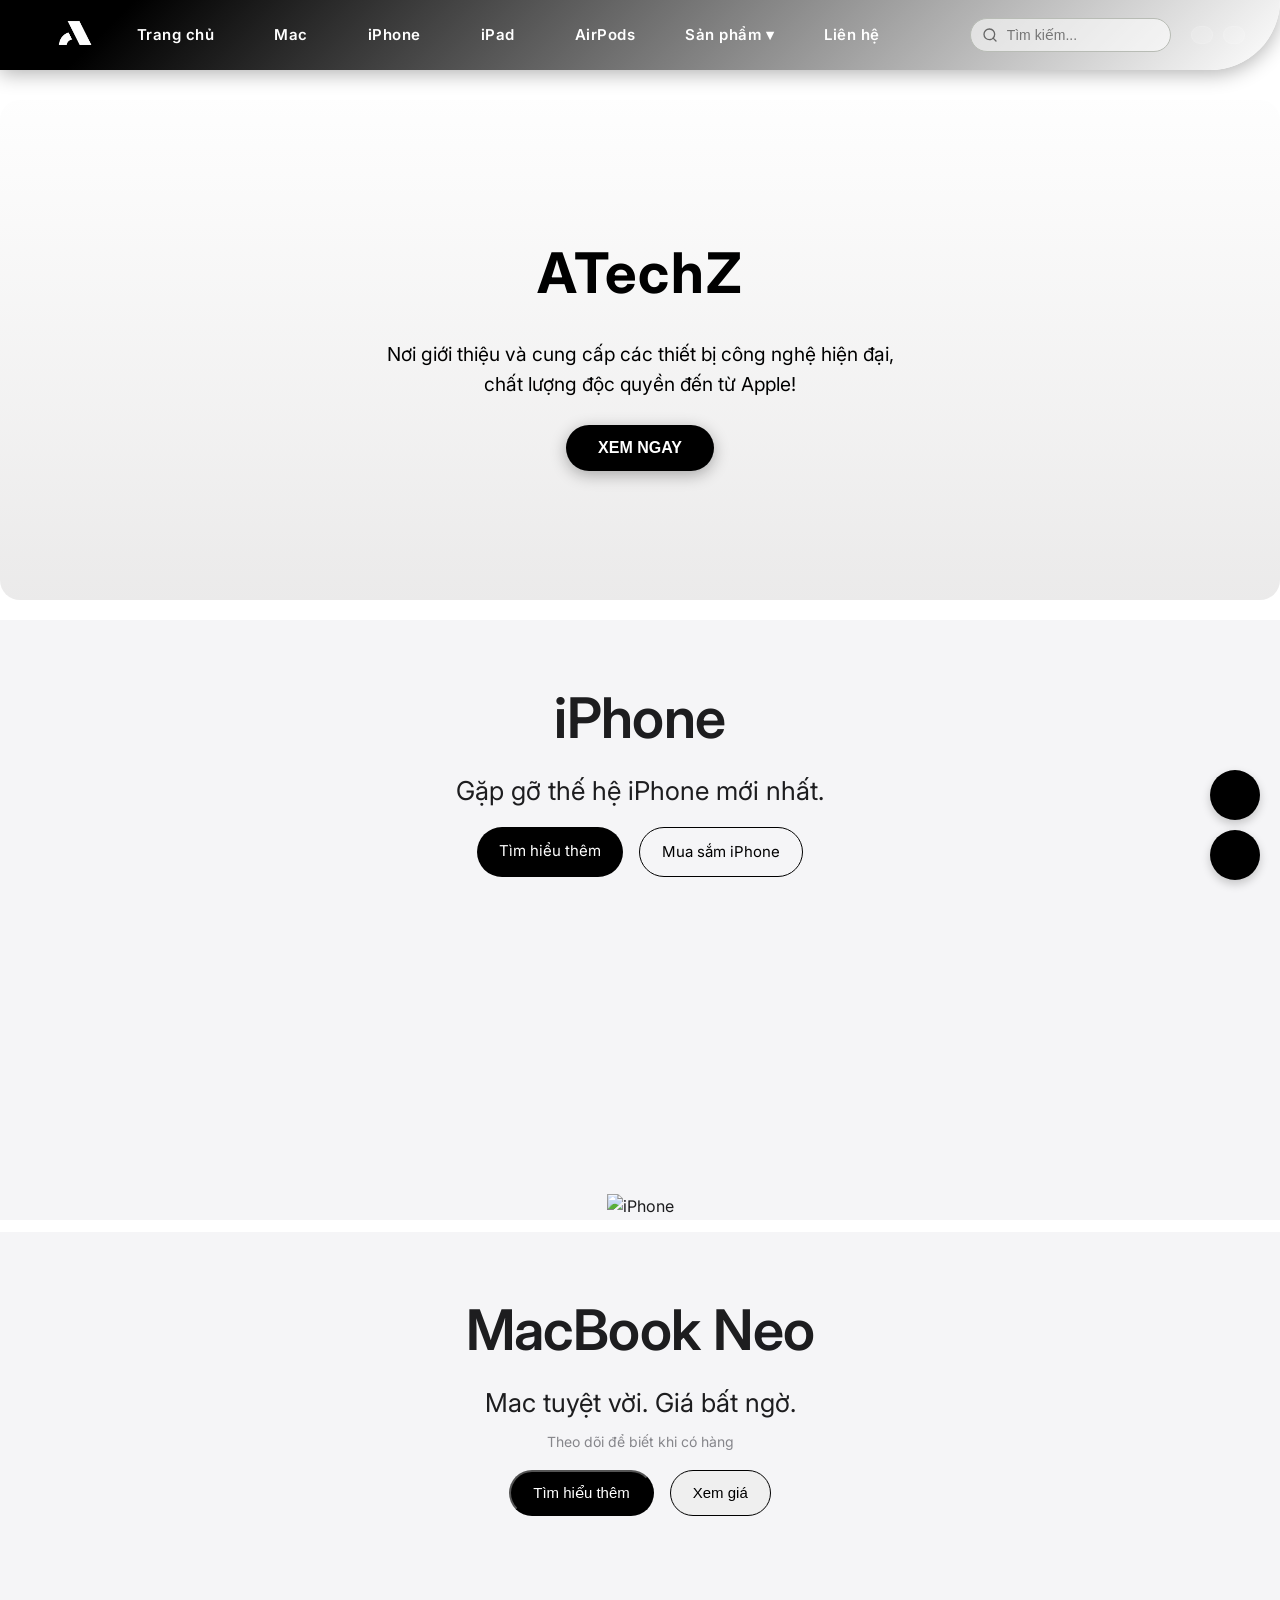
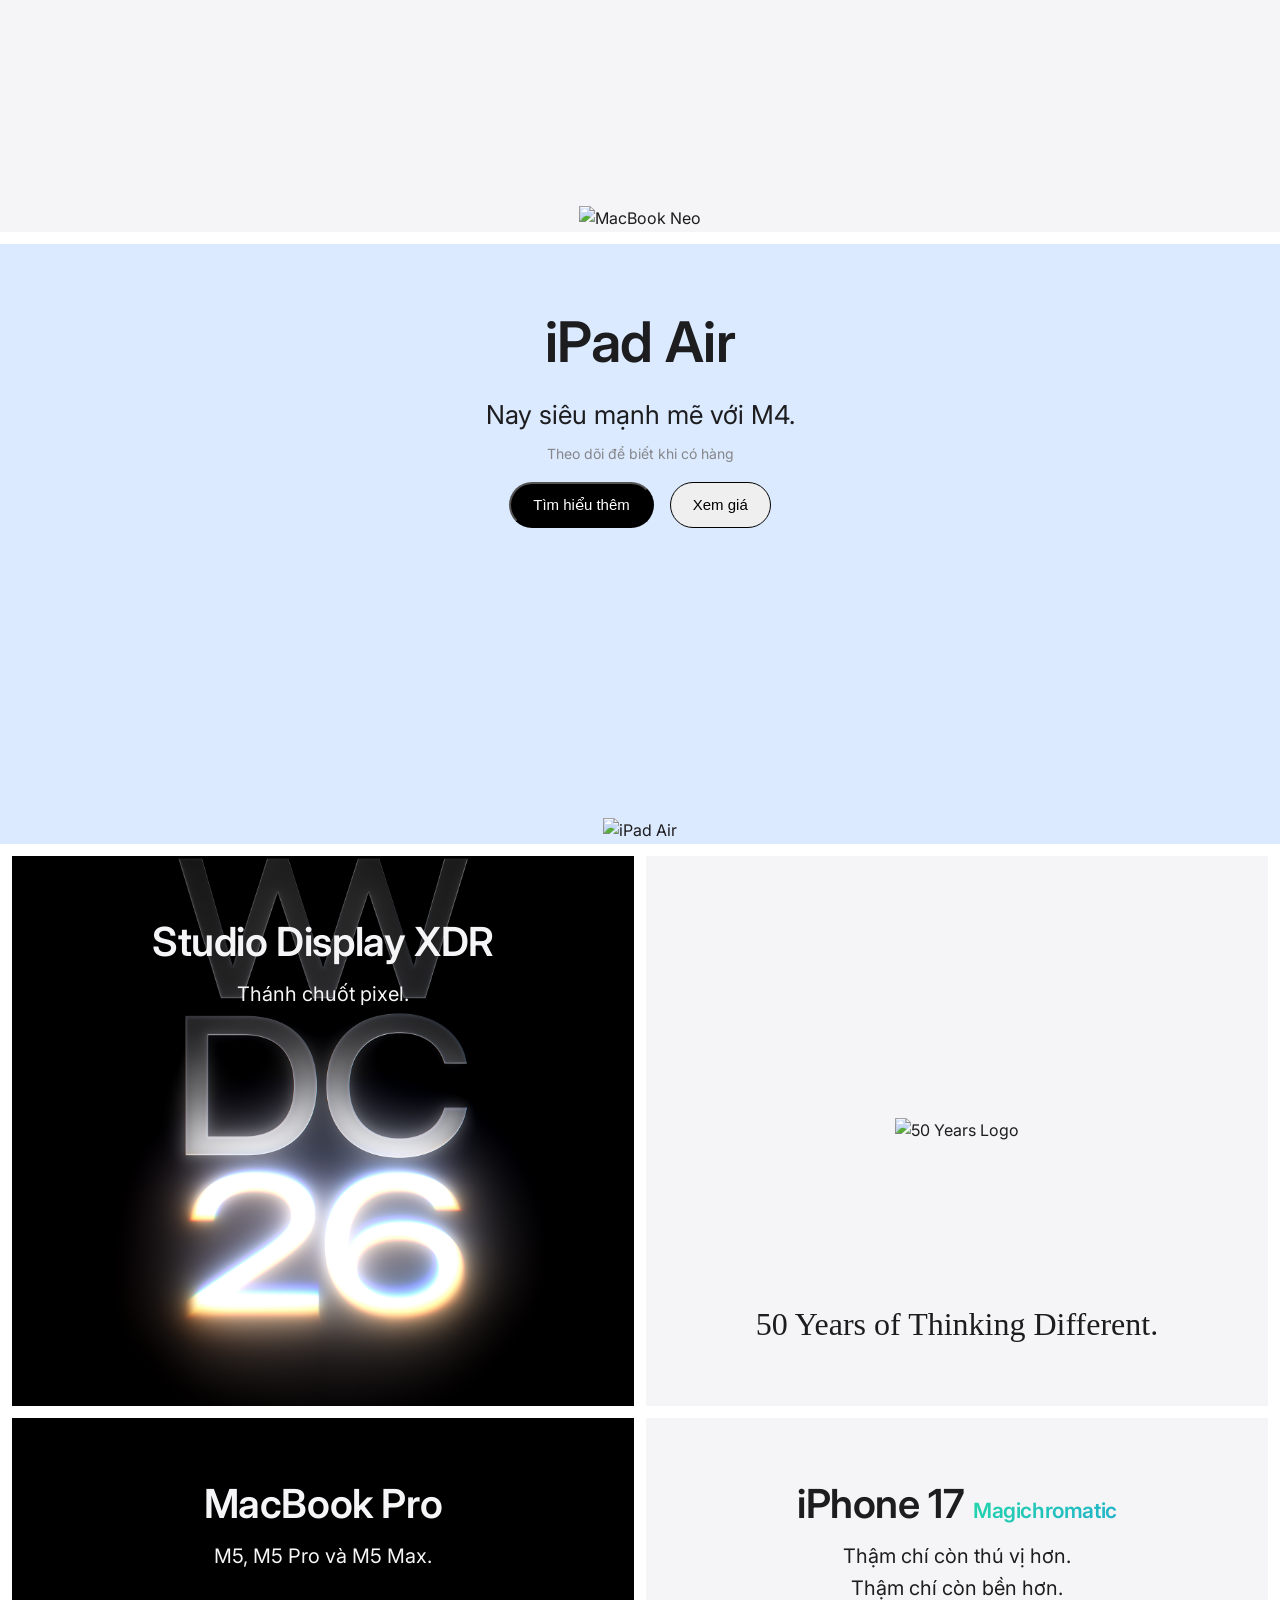
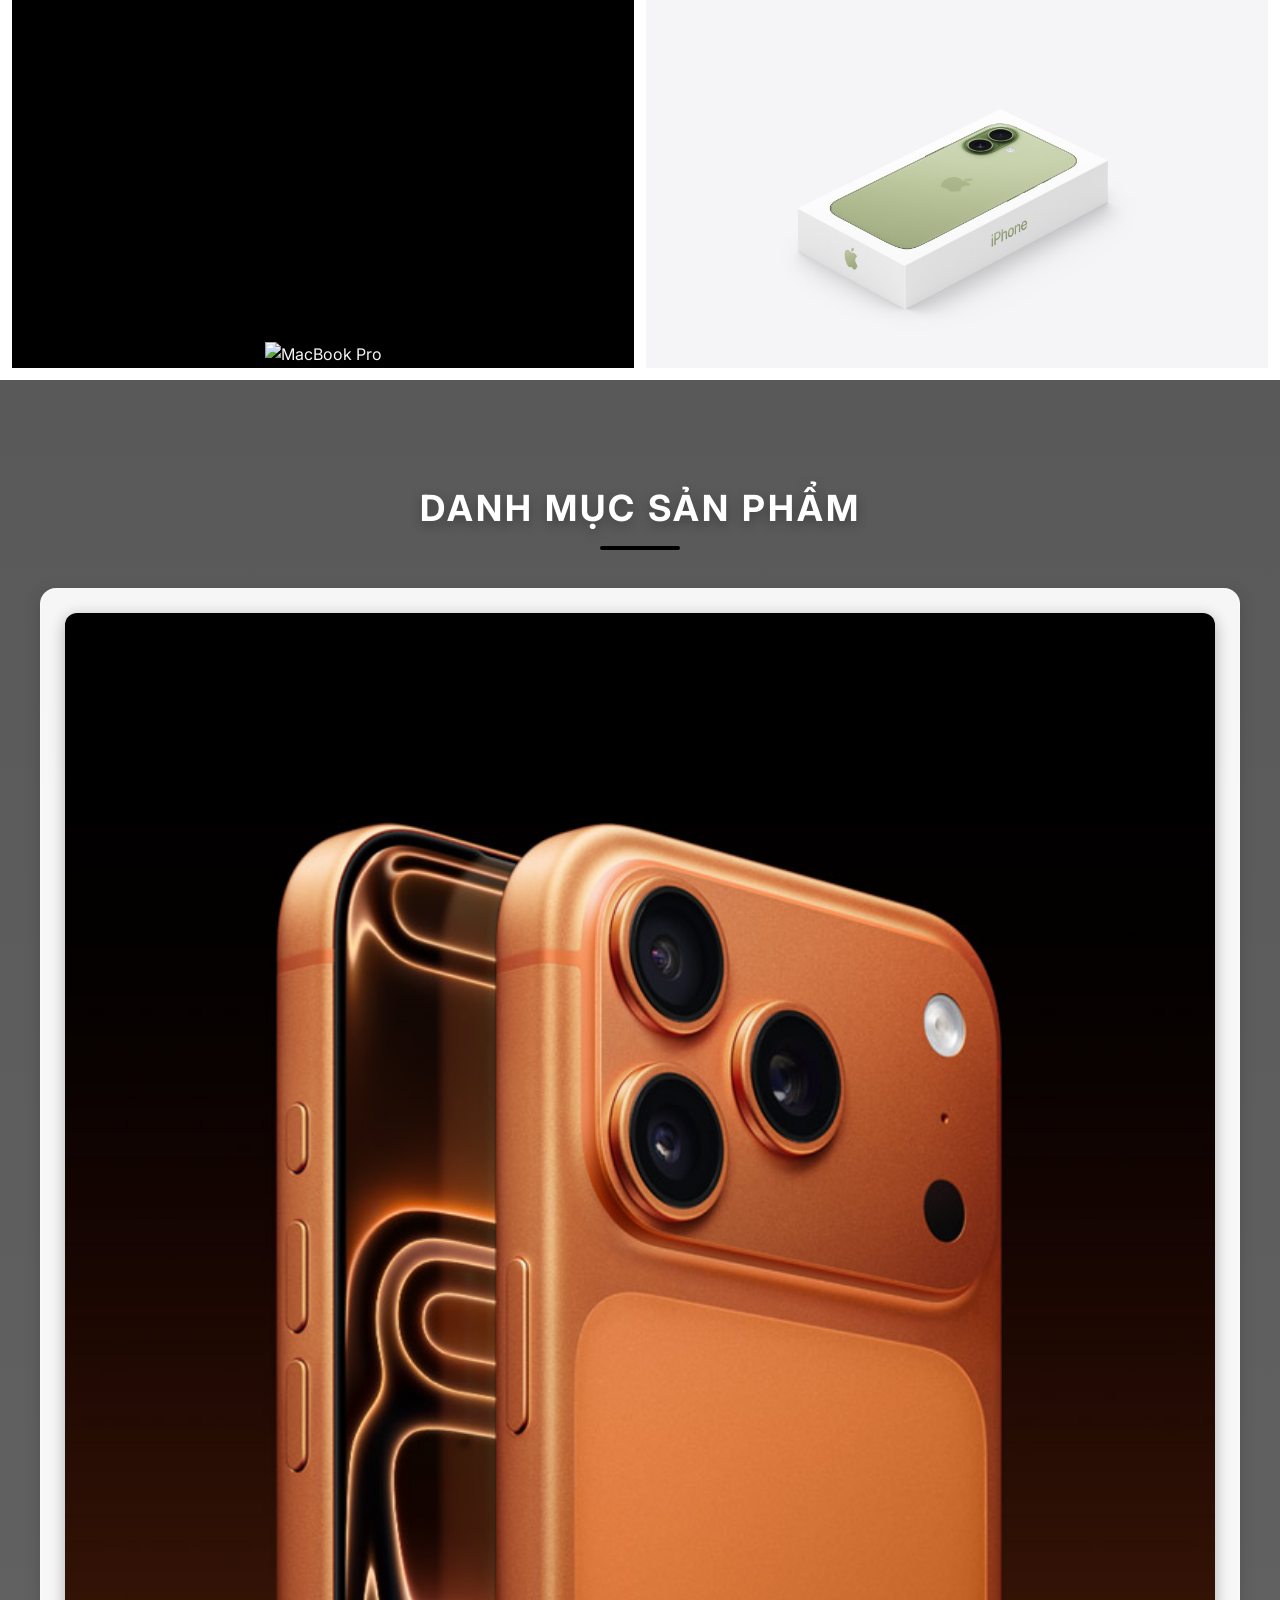
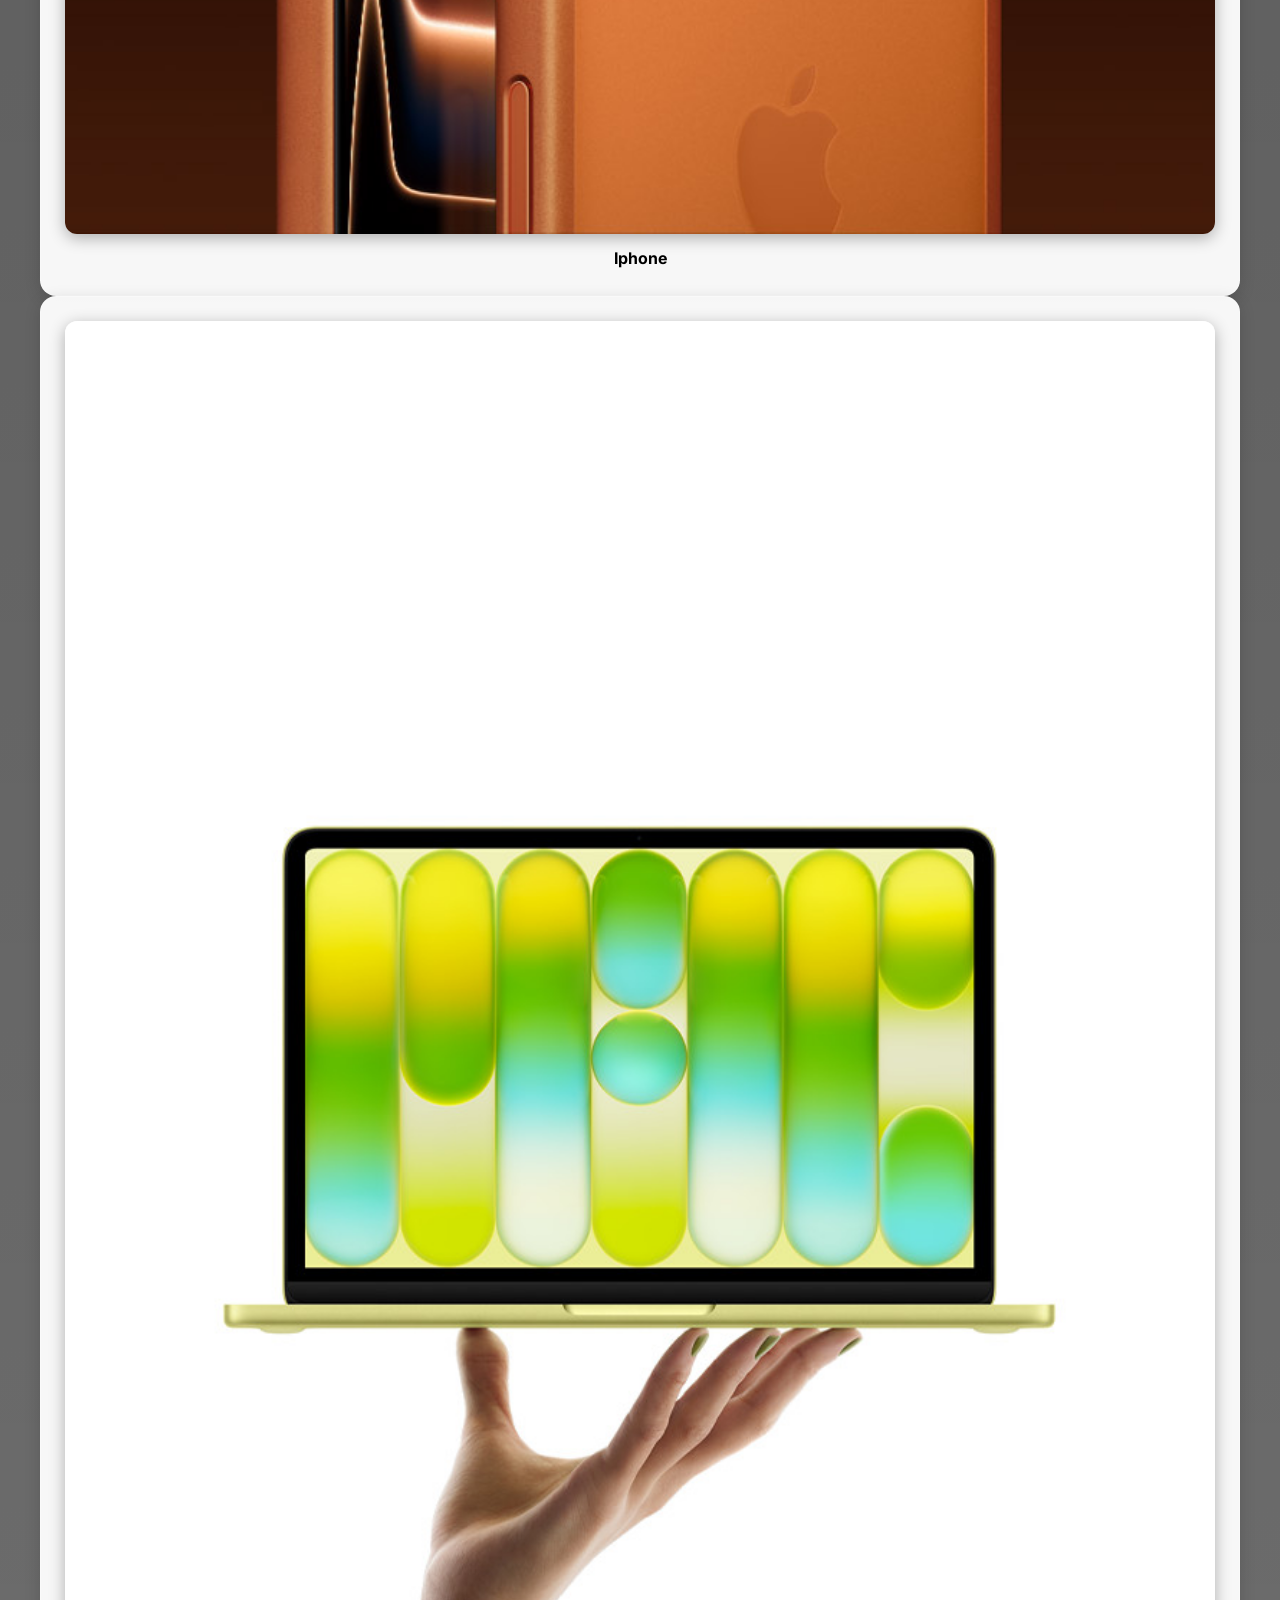
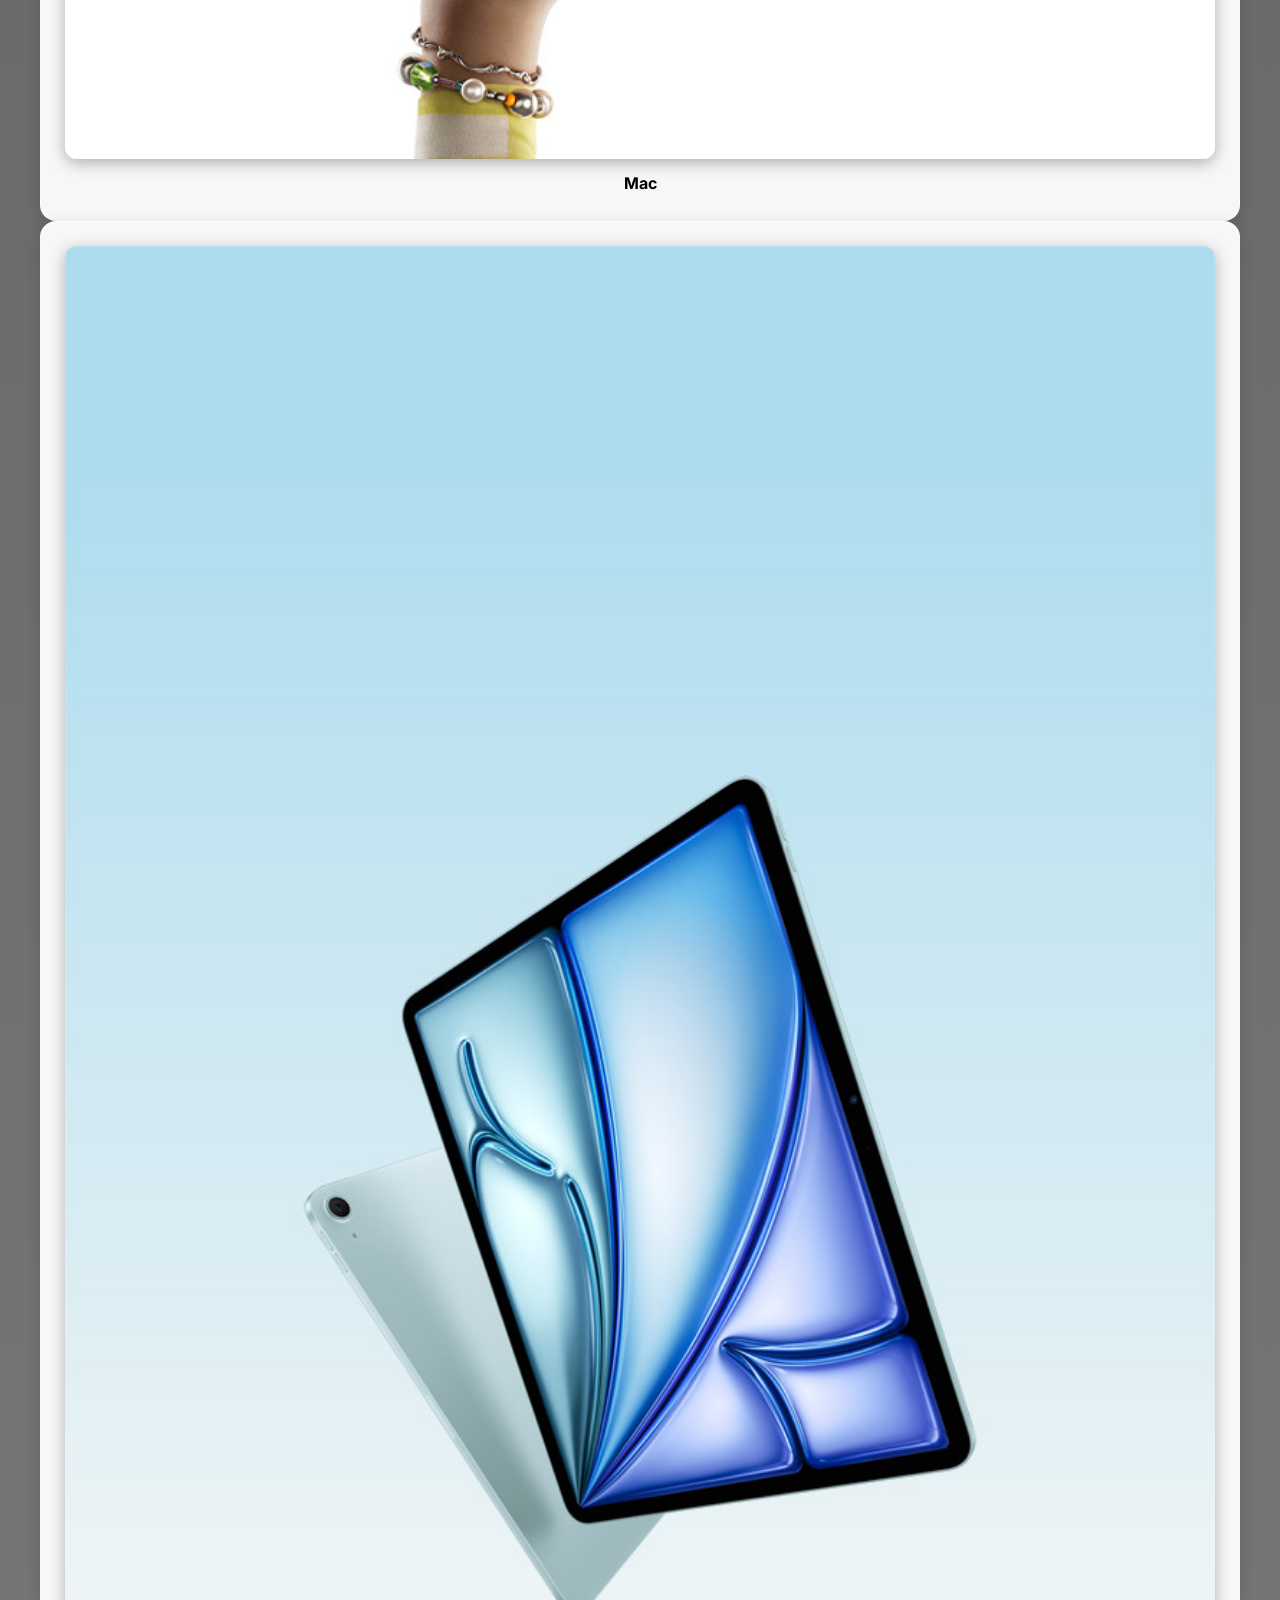
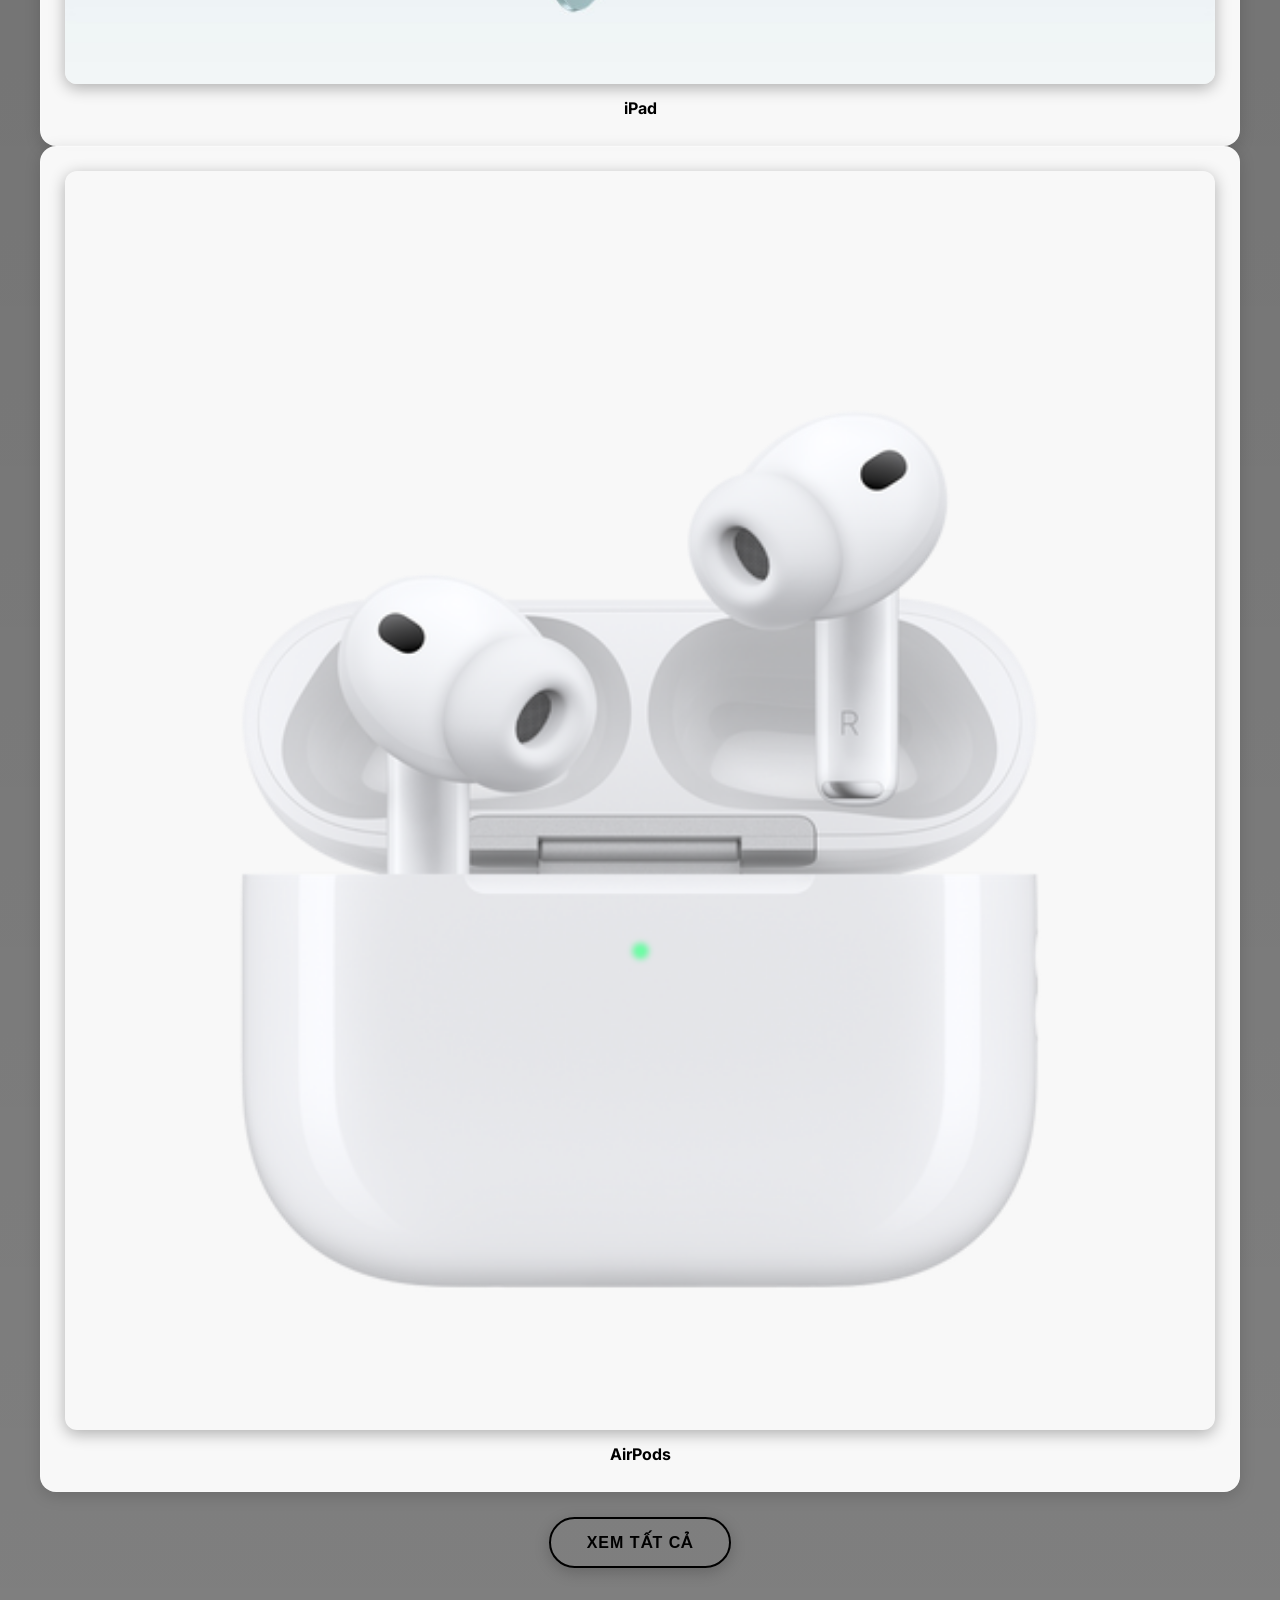
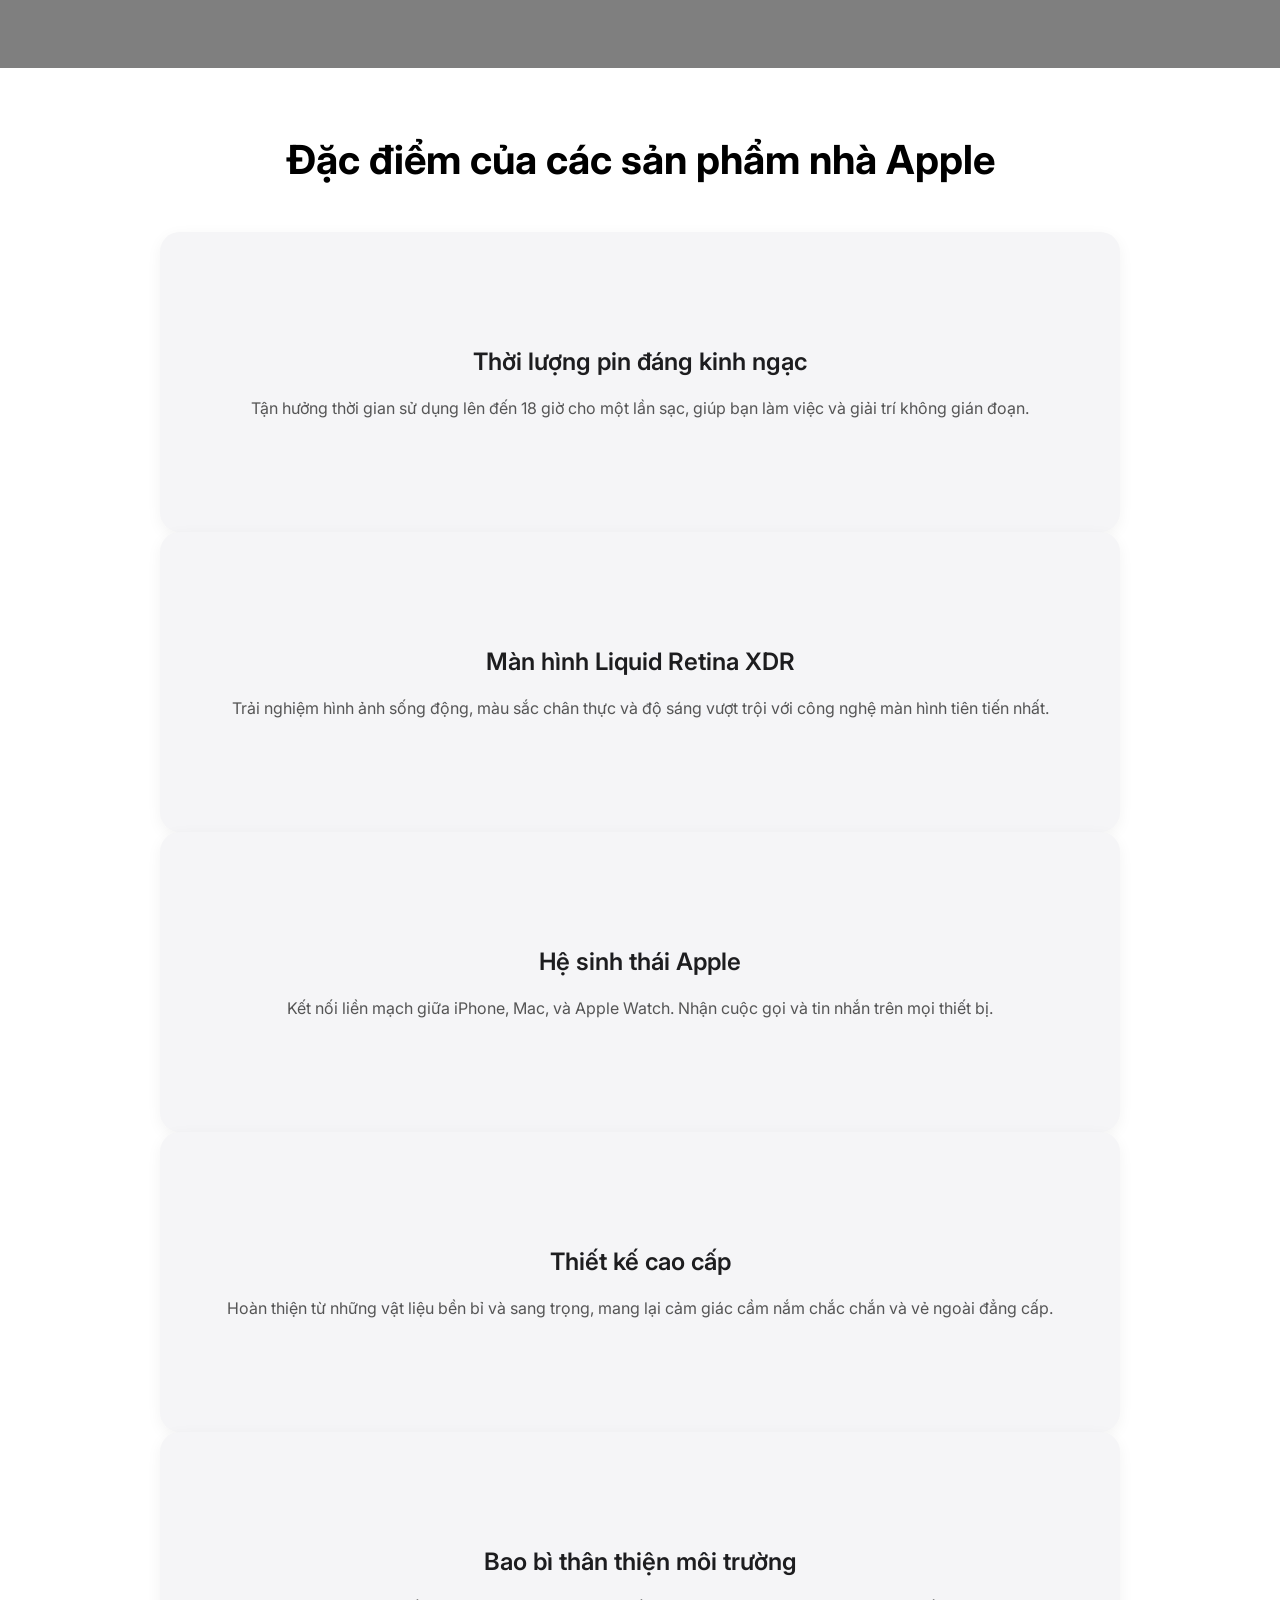
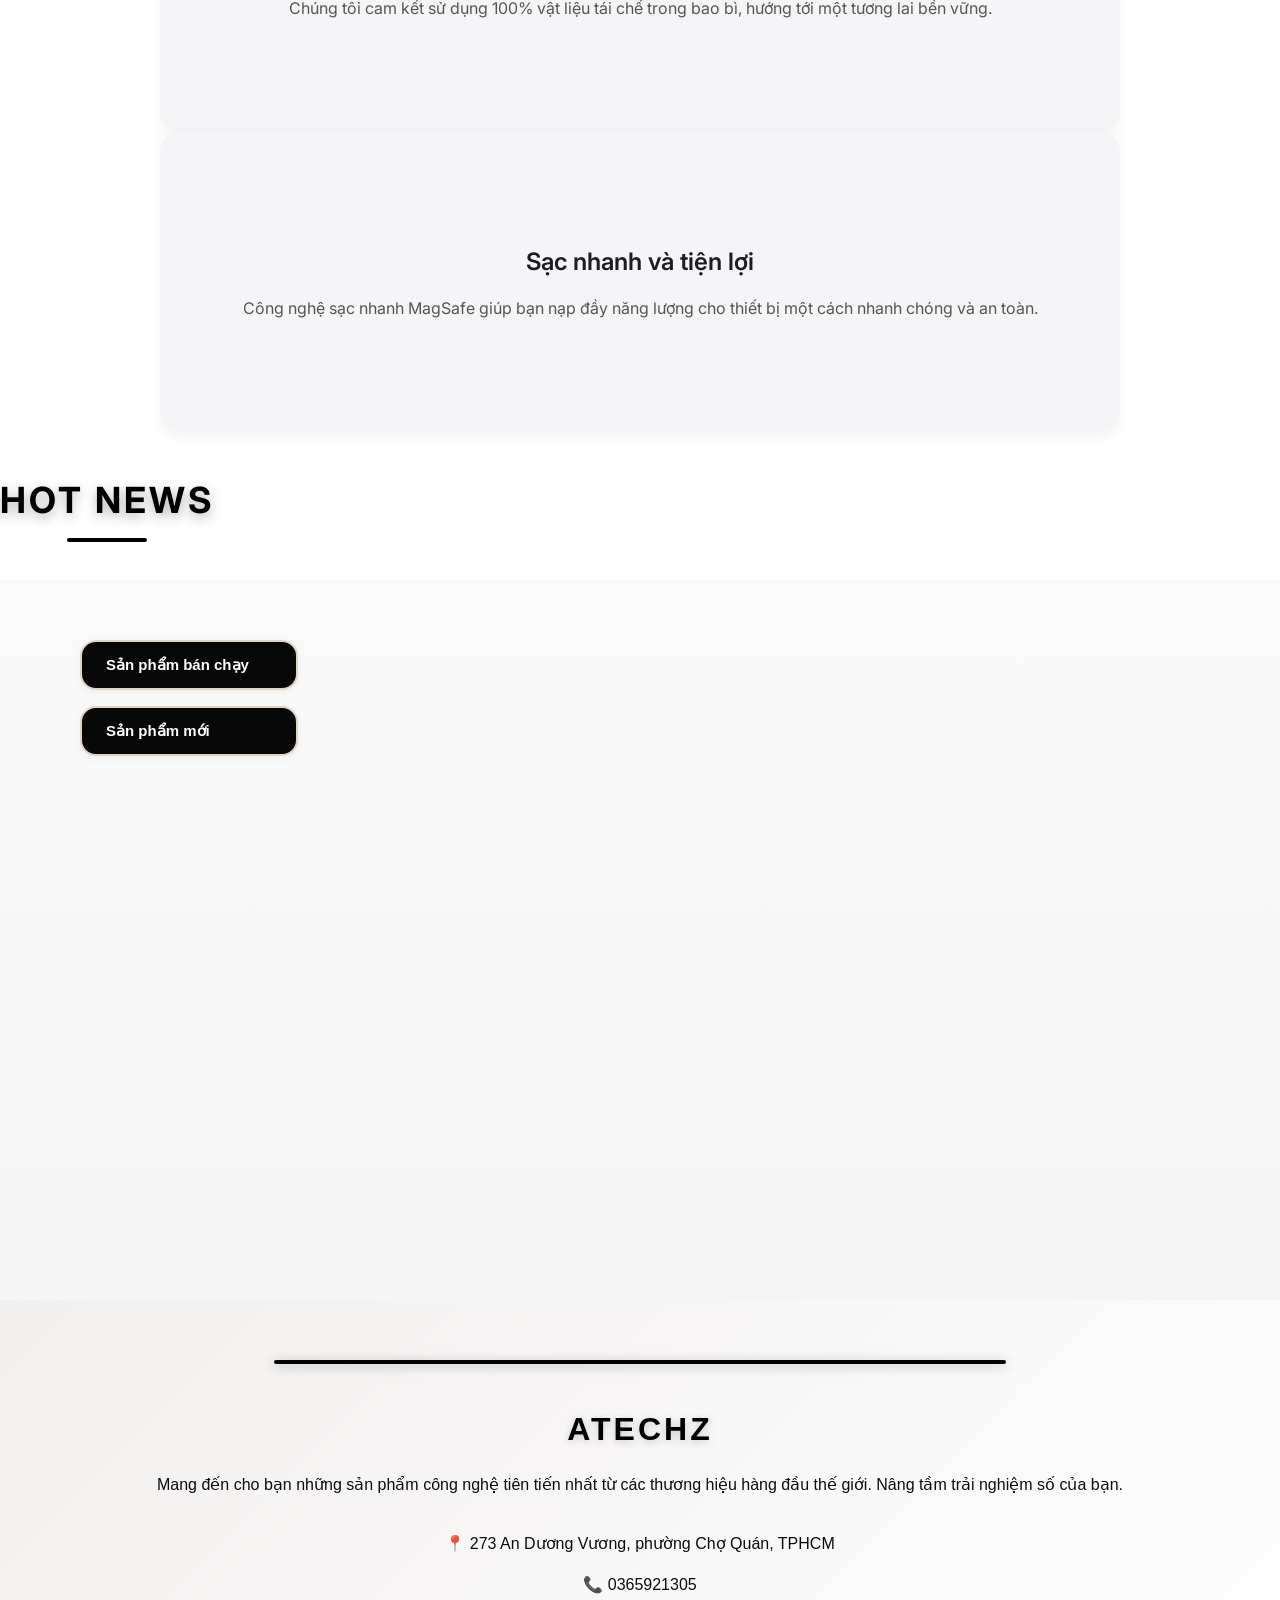
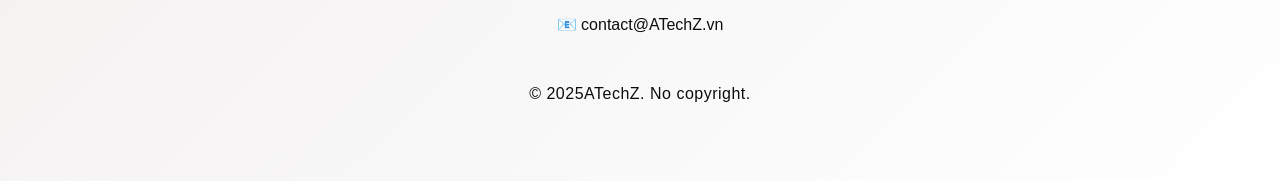
==== user/index.html @ 618f6f8a "upload" ====
<!DOCTYPE html>
<html lang="vi">

<head>
  <meta charset="UTF-8" />
  <meta name="viewport" content="width=device-width, initial-scale=1.0" />
  <meta name="description" content="Haine TechStore - Cửa hàng thiết bị công nghệ hàng đầu" />
  <title> TechZ - Giới thiệu sản phẩm công nghệ</title>
  <link rel="icon" type="image/png" href="../img/lohu.png" />

  <!-- Stylesheets -->
  <link rel="stylesheet" href="maincontent.css" />
  <link rel="stylesheet" href="product.css" class="style" />
  <link rel="stylesheet" href="giohang.css" class="style" />
  <link rel="stylesheet" href="../style.css" />

  <link href="https://cdn.boxicons.com/fonts/basic/boxicons.min.css" rel="stylesheet" />
  <link href="https://fonts.googleapis.com/css2?family=Roboto+Slab:wght@400;500;600;700&display=swap"
    rel="stylesheet" />
  <link rel="stylesheet" href="https://cdn.jsdelivr.net/npm/@splidejs/splide/dist/css/splide.min.css" />

  <!--web hiện thị chuẩn trên đth và máy tính bảng-->
  <meta name="viewport" content="width=device-width, initial-scale=1.0, maximum-scale=1.0" />
  <!--Thư viện hiệu ứng động-->
  <link rel="stylesheet" href="https://cdnjs.cloudflare.com/ajax/libs/animate.css/4.1.1/animate.min.css" />
  <!--Thư viện biểu tượng icon-->
  <link rel="stylesheet" href="https://cdnjs.cloudflare.com/ajax/libs/font-awesome/6.5.0/css/all.min.css" />
  <link href="https://fonts.googleapis.com/css2?family=Material+Symbols+Outlined" rel="stylesheet" />
  <link href="https://fonts.googleapis.com/css2?family=Inter:wght@400;500;600;700&display=swap" rel="stylesheet" />
</head>

<body>
  <!-- Header -->
  <header class="header">
    <!-- Logo -->
    <div class="hamburger">
      <a href="#home">
        <img onclick="LoadPage(pagehome)" src="../img/lohu.png" alt="Logo web" />
      </a>
    </div>

    <!-- Main Navigation -->
    <nav class="navcenter">
      <ul class="quickbox1 menu">
        <li class="quickbox-text">
          <a onclick="LoadPage(pagehome)">Trang chủ</a>
        </li>
        <li class="quickbox-text">
          <a onclick="LoadPage(pageproseries)">Mac</a>
        </li>
        <li class="quickbox-text">
          <a onclick="LoadPage(pageiphone)">iPhone</a>
        </li>
        <li class="quickbox-text">
          <a onclick="LoadPage(pageipad)">iPad</a>
        </li>
        <li class="quickbox-text">
          <a onclick="LoadPage(pageairpods)">AirPods</a>
        </li>
        <li class="quickbox-text">
          Sản phẩm ▾
          <ul class="submenu">
            <li>
              <a onclick="LoadPage(pageproducts)">Tất cả sản phẩm</a>
            </li>
            <li>
              <a onclick="LoadPage(pagehome)" href="#bestseller">Sản phẩm bán chạy</a>
            </li>
            <li>
              <a onclick="LoadPage(pagehome)" href="#bestseller">Sản phẩm mới</a>
            </li>
          </ul>
        </li>
        <li class="quickbox-text">
          <a href="#lien-he">Liên hệ</a>
        </li>
        <li>
      </ul>
    </nav>
    <div class="search-container">
      <div class="search-wrapper">
        <svg class="search-icon" xmlns="http://www.w3.org/2000/svg" viewBox="0 0 24 24" fill="none"
          stroke="currentColor" stroke-width="2" stroke-linecap="round" stroke-linejoin="round">
          <circle cx="11" cy="11" r="8"></circle>
          <line x1="21" y1="21" x2="16.65" y2="16.65"></line>
        </svg>

        <input type="text" class="search-input" id="searchInput" placeholder="Tìm kiếm...">
      </div>
    </div>
    <!-- Quick Actions -->
    <div class="nav">
      <ul class="quickbox">
        <li class="quickbox-item cart-icon-wrapper" id="iconCart">
          <i class="bxr bx-cart" id="openCart"></i>
          <span class="cart-badge" id="cart-badge">0</span>
        </li>
        <li class="quickbox-item" onclick="openMenu()">
          <i class="bxr bx-user"></i>
        </li>
      </ul>
    </div>
  </header>

  <!-- Sidebar trượt ra bên phải -->
  <div class="thanhcongcu" id="thanhcongcu">
    <div class="thanhcongcu-content">
      <h2>TÍNH NĂNG</h2>
      <hr />
      <ul>
        <li id="loginItem"><a id="openLogin">Đăng nhập/Đăng ký</a></li>
        <li id="profileItem">
          <a id="OpenProfile" onclick="LoadPage(pageprofile); loadProfile()">Thông tin tài khoản</a>
        </li>
        <li id="ordersItem">
          <a id="openOrders" onclick="LoadPage(pagehistory)">Đơn đặt hàng</a>
        </li>
        <li id="logoutItem"><a id="logoutBtn">Đăng xuất</a></li>
      </ul>
    </div>
  </div>

  <!-- Overlay mờ nền cho sidebar -->
  <div class="overlay" id="overlay" onclick="closeMenu()"></div>

  <!-- Trang Chủ -->
  <main class="page-content" id="page-home">
    <!-- Hero Banner -->
    <section class="banner" id="home">

      <div class="banner-content">
        <h1>ATechZ</h1>
        <h2><big>Nơi giới thiệu và cung cấp các thiết bị công nghệ hiện đại,<br> chất lượng độc quyền đến từ
            Apple!</big></h2>
        <a href="#product-section">
          <button type="button">XEM NGAY</button>
        </a>
      </div>
    </section>

    <section class="hero-section light-bg">
      <div class="content-wrapper">
        <h1 class="headline">iPhone</h1>
        <h2 class="subhead">Gặp gỡ thế hệ iPhone mới nhất.</h2>
        <div class="cta-links">
          <a href="#" class="btn btn-primary" onclick="LoadPage(pageiphone); return false;">Tìm hiểu thêm</a>
          <a href="#" class="btn btn-outline"
            onclick="LoadPage(pageproducts); setTimeout(() => { setActiveCategoryTab('Điện thoại'); document.getElementById('productSearch').value = 'iPhone'; searchProducts(); }, 100); return false;">Mua
            sắm iPhone</a>
        </div>
      </div>
      <div class="image-wrapper bottom-center">
        <img src="../img/danhsachspdientu/nền1 trang chủ.png" alt="iPhone" style="max-width: 700px; height: auto;" />
      </div>
    </section>

    <section class="hero-section light-bg">
      <div class="content-wrapper">
        <h1 class="headline">MacBook Neo</h1>
        <h2 class="subhead">Mac tuyệt vời. Giá bất ngờ.</h2>
        <p class="note">Theo dõi để biết khi có hàng</p>
        <div class="cta-links">
          <button class="btn btn-primary" onclick="LoadPage(pageproseries);">Tìm hiểu thêm</button>
          <button class="btn btn-outline" onclick="LoadPage(pageproducts); setTimeout(() => filterByCategory('Mac'), 100);">Xem giá</button>
        </div>
      </div>
      <div class="image-wrapper bottom-center">
        <img src="../img/danhsachspdientu/nền2trang chủ.png" alt="MacBook Neo"
          style="max-width: 600px; height: auto;" />
      </div>
    </section>

    <section class="hero-section blue-bg">
      <div class="content-wrapper">
        <h1 class="headline">iPad Air</h1>
        <h2 class="subhead">Nay siêu mạnh mẽ với M4.</h2>
        <p class="note">Theo dõi để biết khi có hàng</p>
        <div class="cta-links">
          <button class="btn btn-primary" onclick="LoadPage(pageipad);">Tìm hiểu thêm</button>
          <button class="btn btn-outline" onclick="LoadPage(pageproducts); setTimeout(() => { document.getElementById('productSearch').value = 'iPad'; searchProducts(); }, 100);">Xem giá</button>
        </div>
      </div>
      <div class="image-wrapper bottom-center">
        <img src="../img/danhsachspdientu/nên3trangchu.png" alt="iPad Air" style="max-width: 600px; height: auto;" />
      </div>
    </section>

    <section class="promo-grid">
      <div class="promo-card dark-bg">
        <div class="content-wrapper">
          <h3 class="headline-small">Studio Display XDR</h3>
          <p class="subhead-small">Thánh chuốt pixel.</p>
        </div>
        <div class="image-wrapper bottom-center">
          <img src="../img/wwdc26-sf-motion-still-last-large-p1_2x.jpg" alt="Studio Display XDR" />
        </div>
      </div>

      <div class="promo-card light-bg">
        <div class="image-wrapper center-center">
          <img src="../img/nền4tao.png" alt="50 Years Logo" />
        </div>
        <div class="content-wrapper bottom-text">
          <p class="signature-font">50 Years of Thinking Different.</p>
        </div>
      </div>
      <div class="promo-card dark-bg">
        <div class="content-wrapper">
          <h3 class="headline-small">MacBook Pro</h3>
          <p class="subhead-small"> M5, M5 Pro và M5 Max.</p>
        </div>
        <div class="image-wrapper bottom-center">
          <img src="../img/nền6 mac.png" alt="MacBook Pro" />
        </div>
      </div>

      <div class="promo-card light-bg">
        <div class="content-wrapper">
          <h3 class="headline-small">iPhone 17 <span class="magichromatic-text">Magichromatic</span></h3>
          <p class="subhead-small">Thậm chí còn thú vị hơn.<br>Thậm chí còn bền hơn.</p>
        </div>
        <div class="image-wrapper bottom-center">
          <img class="iphone-box-promo-image"
            src="../img/danhsachspdientu/TRAINGHIEM/modal_packaging__bscmhs9fjdhy_large_2x.jpg" alt="Hộp iPhone" />
        </div>
      </div>
    </section>

    <!-- DANH MỤC SẢN PHẨM -->
    <section class="product-section" id="product-section">
      <h2 class="title">DANH MỤC SẢN PHẨM</h2>

      <div class="splide" id="productSlider">
        <div class="splide__track">
          <ul class="splide__list">
            <li class="splide__slide product-item" onclick="LoadPage(pageproducts); setTimeout(() => { document.getElementById('productSearch').value = 'iPhone'; searchProducts(); }, 100);">
              <img src="../img/danhsachspdientu/ip17.jpg" alt="Iphone" />
              <strong>Iphone</strong>
            </li>
            <li class="splide__slide product-item" onclick="LoadPage(pageproducts); setTimeout(() => filterByCategory('Mac'), 100);">
              <img src="../img/danhsachspdientu/Mac.jpeg" alt="Mac" />
              <strong>Mac</strong>
            </li>
            <li class="splide__slide product-item" onclick="LoadPage(pageproducts); setTimeout(() => { document.getElementById('productSearch').value = 'iPad'; searchProducts(); }, 100);">
              <img src="../img/danhsachspdientu/ipad.jpeg" alt="iPad" />
              <strong>iPad</strong>
            </li>
            <li class="splide__slide product-item" onclick="LoadPage(pageproducts); setTimeout(() => { document.getElementById('productSearch').value = 'AirPods'; searchProducts(); }, 100);">
              <img src="../img/danhsachspdientu/airpods.png" alt="AirPods" />
              <strong>AirPods</strong>
          </ul>
        </div>
      </div>

      <button type="button" class="view-all" onclick="LoadPage(pageproducts)">
        XEM TẤT CẢ
      </button>
    </section>

    <!--Tổng quan -->

    <h2 class="slider-main-title">Đặc điểm của các sản phẩm nhà Apple</h2>
    <section class="splide overview-slider-section" id="home-slider" aria-label="Tổng quan">
      <div class="splide__track">
        <ul class="splide__list">
          <li class="splide__slide">
            <div class="overview-content">
              <h3>Thời lượng pin đáng kinh ngạc</h3>
              <p>Tận hưởng thời gian sử dụng lên đến 18 giờ cho một lần sạc, giúp bạn làm việc và giải trí không gián
                đoạn.</p>
            </div>
          </li>
          <li class="splide__slide">
            <div class="overview-content">
              <h3>Màn hình Liquid Retina XDR</h3>
              <p>Trải nghiệm hình ảnh sống động, màu sắc chân thực và độ sáng vượt trội với công nghệ màn hình tiên tiến
                nhất.</p>
            </div>
          </li>
          <li class="splide__slide">
            <div class="overview-content">
              <h3>Hệ sinh thái Apple</h3>
              <p>Kết nối liền mạch giữa iPhone, Mac, và Apple Watch. Nhận cuộc gọi và tin nhắn trên mọi thiết bị.</p>
            </div>
          </li>
          <li class="splide__slide">
            <div class="overview-content">
              <h3>Thiết kế cao cấp</h3>
              <p>Hoàn thiện từ những vật liệu bền bỉ và sang trọng, mang lại cảm giác cầm nắm chắc chắn và vẻ ngoài đẳng
                cấp.</p>
            </div>
          </li>
          <li class="splide__slide">
            <div class="overview-content">
              <h3>Bao bì thân thiện môi trường</h3>
              <p>Chúng tôi cam kết sử dụng 100% vật liệu tái chế trong bao bì, hướng tới một tương lai bền vững.</p>
            </div>
          </li>
          <li class="splide__slide">
            <div class="overview-content">
              <h3>Sạc nhanh và tiện lợi</h3>
              <p>Công nghệ sạc nhanh MagSafe giúp bạn nạp đầy năng lượng cho thiết bị một cách nhanh chóng và an toàn.
              </p>
            </div>
          </li>
        </ul>
      </div>
    </section>

    <!-- Hot News / Bestsellers -->
    <section class="bestseller" id="bestseller">
      <div class="bestseller-full">
        <h2 class="title">HOT NEWS</h2>
        <div class="sanpham">
          <!-- menu trái-->
          <div class="menu-left">
            <button type="button" id="bestban">Sản phẩm bán chạy</button>
            <button type="button" id="newproduct">Sản phẩm mới</button>
          </div>
          <!-- menu phải - dùng js load ra -->
          <div class="menu-right"></div>
        </div>
      </div>
    </section>

  </main>

  <!-- Trang mac -->
  <main class="page-content hidden" id="page-proseries">
    <section id="overview" class="hero section">
      <div class="container hero-grid">
        <div class="hero-content">
          <h1 class="title-main">MacBook Neo</h1>
          <span class="badge">16.490.000 ₫</span>
          <p class="subtitle">MacBook Neo siêu mỏng nhẹ, sở hữu màn hình 13-inch sắc nét. Máy chạy chip A18 Pro, mỏng
            nhẹ, pin khỏe, máy đáp ứng mượt mà mọi tác vụ học tập cơ bản.</p>
          <div class="btn-group">
            <button class="btn btn-primary btn-large"
              onclick="LoadPage(pageproducts); setTimeout(() => filterByCategory('Mac'), 100);">Xem giá</button>
            <button class="btn btn-text" onclick="openVideoModal()">
              Watch the film
              <span class="material-symbols-outlined">play_circle</span>
            </button>
          </div>
        </div>
        <div class="hero-image-wrap">
          <div class="glow-bg"></div>
          <img src="../img/danhsachspdientu/macneo.jpg" alt="Macneo" class="hero-img">
        </div>
      </div>
    </section>
    <div class="giua">
      <h2>Hiệu năng</h2>
      <h1><br><b>Sẵn sàng</b><br><b>cân mọi tất bật.</b></h1>
      <p>
        Chip A18 Pro giúp bạn chạy các ứng dụng hay dùng, chạy xuyên các tác vụ hàng ngày nhanh như bay, thỏa sức sáng
        tạo và chơi các game hành động. Nhờ đó mà ngày có tất bật cỡ nào, bạn cũng có thể nhanh chóng hoàn tất mọi việc.
      </p>
    </div>

    <section class="feature section bg-light">
      <div class="container feature-grid">
        <div class="feature-image-box">
          <img src="../img/danhsachspdientu/TÁch nền .png" alt="Processor Macneo" class="Brilliant Display">
        </div>
        <div class="feature-text">
          <h2 class="title-green">Hiệu Năng Vượt trội</h2>
          <p>Năng suất mỗi ngày. Trả lời email, nhận cuộc gọi video, lướt web, cập nhật lịch sau giờ học, chia sẻ ảnh –
            hoàn thành danh sách việc cần làm của bạn với MacBook Neo.</p>
          <div class="feature-highlight">
            <span class="material-symbols-outlined">light_mode</span>
            16 giờ
          </div>
        </div>
      </div>
    </section>

    <section class="feature section">
      <div class="container feature-grid align-end">
        <div class="feature-text">
          <h2 class="title-large">Chinh phục<br> các khóa học.</h2>
          <p>MacBook Neo là thiết bị hoàn hảo để học tập, cho dù bạn đang vùi đầu chuẩn bị cho kỳ thi cuối kỳ, sử dụng
            Apple Intelligence để tóm tắt ghi chú trên lớp3 hay tạo bài thuyết trình.</p>
        </div>
        <div class="feature-image-box">
          <img src="../img/danhsachspdientu/performance_hero_2_static__eyt6d992mbau_large_2x-Photoroom.png"
            alt="Processor" class="offset-img">
        </div>
      </div>
    </section>
    <section class="feature section bg-light">
      <div class="container feature-grid">
        <div class="feature-image-box">
          <img src="../img/danhsachspdientu/performance_hero_3_static__dzg6zb7h18a6_large_2x-Photoroom.png"
            alt="Processor Macneo" class="Brilliant Display">
        </div>
        <div class="feature-text">
          <h2 class="title-green">Làm như chơi.</h2>
          <p>Từ tạo bảng tính đến quản lý bảng lương, MacBook Neo đều hoàn thành tốt.</p>
        </div>
      </div>
    </section>

    <!-- Thanh trượt hình ảnh -->
    <h2 class="slider-main-title">Đặc điểm nổi bật</h2>
    <section class="splide image-slider-section" id="image-slider" aria-label="Hình ảnh nổi bật">
      <div class="splide__track">
        <ul class="splide__list">
          <li class="splide__slide">
            <h3 class="slide-feature-title">Bạc, Hồng Phớt, Vàng Citrus và Xanh Indigo. Bốn màu tuyệt đẹp.</h3>
            <img src="../img/danhsachspdientu/highlights_colors__b33i3trd6mxe_large_2x.jpg" alt="Ảnh 1">
          </li>
          <li class="splide__slide">
            <h3 class="slide-feature-title">Thiết kế mỏng nhẹ</h3>
            <img src="../img/danhsachspdientu/macbook-neo-color-select-202603-citrus-256gb_AV1.webp" alt="Ảnh 2">
          </li>
          <li class="splide__slide">
            <h3 class="slide-feature-title">tạo ra trải nghiệm nghe 3D khi thưởng thức âm nhạc</h3>
            <img src="../img/danhsachspdientu/macbook-neo-color-select-202603-citrus-256gb_AV2.webp" alt="Ảnh 3">
          </li>
          <li class="splide__slide">
            <h3 class="slide-feature-title">Cấu hình đa dạng</h3>
            <img src="../img/danhsachspdientu/macbook-neo-specs-options-select-202603-citrus.webp" alt="Ảnh 4">
          </li>
          <li class="splide__slide">
            <h3 class="slide-feature-title">Thời lượng pin bền bỉ</h3>
            <img src="../img/danhsachspdientu/TRAINGHIEM/highlights_battery__fu65vu9o4te2_large_2x.jpg" alt="Ảnh 5">
          </li>
        </ul>
      </div>
    </section>


    <section id="specs" class="specs section bg-gray">
      <div class="container">
        <div class="specs-header">
          <h2>Thông số kỹ thuật</h2>
          <p>Every detail meticulously engineered to deliver the world's most versatile professional tool.</p>
        </div>

        <div class="specs-grid">
          <div class="spec-card">
            <span class="material-symbols-outlined icon">memory</span>
            <h4>A18 Pro</h4>
            <p>6 nhân CPU, 5 nhân GPU</p>
          </div>
          <div class="spec-card">
            <span class="material-symbols-outlined icon">storage</span>
            <h4>Memory</h4>
            <p>256GB hoặc 512GB SSD</p>
          </div>
          <div class="spec-card">
            <span class="material-symbols-outlined icon">battery_charging_full</span>
            <h4>Battery</h4>
            <p> Pin 36.5Wh, USB-c</p>
          </div>
          <div class="spec-card">
            <span class="material-symbols-outlined icon">wifi</span>
            <h4>Connectivity</h4>
            <p>Wi-Fi 6E (802.11ax), Bluetooth 6</p>
          </div>
        </div>
      </div>
    </section>
  </main>

  <!-- Trang Iphone Mới -->
  <main class="page-content hidden" id="page-iphone">
    <nav class="chapter-nav">
      <div class="nav-container">
        <h1 class="page-title">iPhone</h1>
        <div class="nav-items">
          <div class="nav-item"><a href="../ip17/ip17promax.html"><img src="../img/danhsachspdientu/Iphone/nav_iphone_17pro__b8rt659h2ogi_large_2x.png"
              alt="17 Pro"></a><span>iPhone 17 Pro Max</span></div>
          <div class="nav-item"><a href="#iphone-air-design"><img src="../img/danhsachspdientu/Iphone/nav_iphone_air__f066mfdfhi62_large_2x.png"
              alt="Air"></a><span>iPhone Air</span></div>
          <div class="nav-item"><a href="../ip17t/overview.html"><img src="../img/danhsachspdientu/Iphone/nav_iphone_17__bx67weh1ur5y_large_2x.png"
              alt="17"></a><span>iPhone 17</span></div>
        </div>
      </div>
    </nav>

    <div class="main-content-iphone">
      <section class="section lineup-section">
        <div class="section-header">
          <h2 class="section-title">Khám phá các dòng sản phẩm mới nhất.</h2>
        </div>

        <div class="lineup-grid">
          <div class="lineup-card">
            <div class="card-image-box bg-dark">
              <img id="img-iphone-17-pro" src="../img/danhsachspdientu/Iphone/IP17/iphone-compare-iphone-17-pro-202509.png" alt="iPhone 17 Pro" style="transition: 0.3s ease; cursor: pointer;" onclick="window.location.href='../ip17/ip17promax.html'">
            </div>
            <div class="color-dots">
              <span class="dot bg-orange" onclick="document.getElementById('img-iphone-17-pro').src='../img/danhsachspdientu/Iphone/IP17/17cam.png'"></span>
              <span class="dot bg-Deep Blue" onclick="document.getElementById('img-iphone-17-pro').src='../img/danhsachspdientu/Iphone/IP17/17xanh.png'"></span>
              <span class="dot bg-white" onclick="document.getElementById('img-iphone-17-pro').src='../img/danhsachspdientu/Iphone/IP17/17trangmoi.png'"></span>
            </div>
            <h3 class="card-title">iPhone 17 Pro</h3>
            <p class="card-desc">Thiết kế đột phá mang lại hiệu năng tối ưu và thời lượng pin lâu dài.</p>
            <p class="card-price">Từ 29.000.000đ hoặc 1.000.204đ/Tháng.<br>Trong 24 tháng.</p>
            <div class="card-actions">
              <button class="btn btn-blue"
                onclick="LoadPage(pageproducts); setTimeout(() => { setActiveCategoryTab('Iphone'); document.getElementById('productSearch').value = 'Iphone 17 Pro Max'; searchProducts(); }, 100);">Mua</button>
            </div>
          </div>

          <div class="lineup-card">
            <div class="card-image-box bg-blue">
              <a href="#iphone-air-design">
                <img id="img-iphone-air" src="../img/danhsachspdientu/Iphone/IP AIR/xanhmoiw.png" alt="iPhone Air" style="cursor: pointer; max-width: 200px; height: auto;">
              </a>
            </div>
            <div class="color-dots">
              <span class="dot bg-white outline" onclick="document.getElementById('img-iphone-air').src='../img/danhsachspdientu/Iphone/IP AIR/trắngmoi.png'"></span>
              <span class="dot bg-blue" onclick="document.getElementById('img-iphone-air').src='../img/danhsachspdientu/Iphone/IP AIR/xanhmoiw.png'"></span>
              <span class="dot bg-dark" onclick="document.getElementById('img-iphone-air').src='../img/danhsachspdientu/Iphone/IP AIR/đenmoi.png'"></span>
            </div>
            <h3 class="card-title">iPhone Air</h3>
            <p class="card-desc">Chiếc iPhone mỏng nhất từ ​​trước đến nay. Với sức mạnh của một sản phẩm chuyên nghiệp
              bên trong.</p>
            <p class="card-price">Từ 26.000.278đ hoặc 1.098.814đ/Tháng.<br>Trong 24 tháng.</p>
            <div class="card-actions">
              <button class="btn btn-blue"
                onclick="LoadPage(pageproducts); setTimeout(() => { setActiveCategoryTab('Iphone'); document.getElementById('productSearch').value = 'Iphone Air'; searchProducts(); }, 100);">Mua</button>
            </div>
          </div>

          <div class="lineup-card">
            <div class="card-image-box bg-purple">
              <a href="../ip17t/overview.html">
                <img id="img-iphone-17" src="../img/danhsachspdientu/Iphone/IP17/xoánen17nn.png" alt="iPhone 17" style="max-width: 600px; height: auto;">
              </a>
            </div>
            <div class="color-dots">
              <span class="dot bg-purple" onclick="document.getElementById('img-iphone-17').src='../img/danhsachspdientu/Iphone/IP17/ip17-trắng.png'"></span>
              <span class="dot bg-green" onclick="document.getElementById('img-iphone-17').src='../img/danhsachspdientu/Iphone/IP17/iphone-17-finish-select-202509-sage_AV1-Photoroom.png'"></span>
              <span class="dot bg-dark" onclick="document.getElementById('img-iphone-17').src='../img/danhsachspdientu/Iphone/IP17/ip17-đen.png'"></span>
            </div>
            <h3 class="card-title">iPhone 17</h3>
            <p class="card-desc">Là một chiếc iPhone tuyệt vời nhất. Thậm chí còn rất bền hơn.</p>
            <p class="card-price">Từ 21.017.695đ hoặc 875.698đ/Tháng.<br>Trong 24 tháng.</p>
            <div class="card-actions">
              <button class="btn btn-blue"
                onclick="LoadPage(pageproducts); setTimeout(() => { setActiveCategoryTab('Iphone'); document.getElementById('productSearch').value = 'Iphone 17'; searchProducts(); }, 100);">Mua</button>
            </div>
          </div>
        </div>
      </section>

      <section class="section design-highlight text-center" id="iphone-air-design">
        <p class="subtitle"><b>iPhone Air</b></p>
        <h2 class="title-large">Là một chiếc iPhone mang lại <br><span class="text-gray">cảm giác tương lai.</span></h2>

        <div class="design-image mt-large">
          <img src="../img/danhsachspdientu/hero_design__capuizdf0uuu_large_2x-Photoroom.png"
            alt="Hand holding iPhone Air" class="mx-auto" style="transform: translateX(-150px);">
        </div>

        <p class="design-text">
          iPhone Air với thiết kế hoàn toàn mới<strong> mỏng và nhẹ</strong> đến mức gần như biến mất trong lòng bàn tay
          bạn. Với độ dày 5,6 mm và trọng lượng chỉ 165 gram,5 đây là chiếc iPhone mỏng nhất từ ​​trước đến nay — ngay
          cả khi sở hữu màn hình lớn 6,5 inch sống động6 và sức mạnh của chip A19 Pro. Đó là một nghịch lý mà bạn phải
          cầm trên tay mới tin được.
        </p>
      </section>

      <section class="section feature-explorer">
        <div class="feature-layout">
          <div class="feature-list">
            <button class="feature-btn active"><span class="icon"></span> Colors</button>
            <button class="feature-btn"><span class="icon">+</span> Titanium frame</button>
            <button class="feature-btn"><span class="icon">+</span> Innovative internal design</button>
            <button class="feature-btn"><span class="icon">+</span> Immersive pro display</button>
            <button class="feature-btn"><span class="icon">+</span> Ceramic Shield</button>
            <button class="feature-btn"><span class="icon">+</span> Camera Control</button>
          </div>
          <div class="feature-image">
            <img src="../img/danhsachspdientu/Iphone/initial__fawwxxx0sday_large_2x.png" alt="iPhone Design Detail"
              style="max-width: 125%; height: auto; transform: translateX(-100px);">
          </div>
        </div>
      </section>

      <section class="section magic-section">
        <div class="section-header">
          <h2 class="section-title">Đặc điểm nổi bật.</h2>
        </div>

        <div class="magic-grid">
          <div class="magic-card">
            <img src="../img/danhsachspdientu/Iphone/IP AIR/camera_control__evag1t2apriq_large_2x.jpg"
              alt="Liquid Glass" class="magic-img">
            <p class="magic-text"><strong>Điều Khiển Camera.</strong> Chụp ảnh hoàn hảo siêu nhanh.</p>
          </div>
          <div class="magic-card">
            <img src="../img/danhsachspdientu/Iphone/photographic_styles__e7i543isan42_large_2x.jpg" alt="Lock Screen"
              class="magic-img">
            <p class="magic-text"><strong>Phong Cách Nhiếp Ảnh thế hệ mới nhất.</strong> Chọn từ các phong cách cài đặt
              sẵn khác nhau, bao gồm tùy chọn Sáng mới, để tùy chỉnh tông, màu sắc và diện mạo của ảnh chụp.
              Chụp ảnh thiếu sáng và chế độ Ban Đêm. Với cảm biến lớn và khẩu độ nhanh, hệ thống camera Fusion tiên tiến
              trên iPhone Air giúp bạn chụp được nhiều chi tiết hơn và làm ảnh sáng hơn, kể cả khi trời tối. Video Pro.
              Quay video lên đến 4K ở tốc độ 60 fps hoặc bật Chế Độ Hành Động để quay video với độ ổn định ấn tượng.
              Ngoài ra, tính năng Hòa Âm còn giúp bạn điều chỉnh cách giọng nói phát ra trong video.</p>
          </div>
          <div class="magic-card">
            <img src="../img/danhsachspdientu/Iphone/IP AIR/NĂM NGANG.jpg" alt="ảnh ip đồ hoạ" class="magic-img">
            <p class="magic-text"><strong>Hiệu năng và thời lượng pin.</strong> iPhone Air được thiết kế để mang lại
              hiệu năng pro trong thiết kế iPhone mỏng nhất từng có.
              Kết hợp sức mạnh của Apple silicon thế hệ mới nhất và khả năng tiết kiệm điện của chip A19 Pro,
              các tính năng tiên tiến như Dọn Dẹp trong ứng dụng Ảnh,
              Apple Intelligence hoặc chơi game yêu cầu cao về đồ họa đều diễn ra mượt mà và dễ dàng.</p>
            <div style="display: flex; justify-content: space-around; margin-top: 25px; color: #1d1d1f;">
              <div style="display: flex; flex-direction: column; align-items: center; gap: 8px;">
                <span class="material-symbols-outlined" style="font-size: 36px;">memory</span>
                <span style="font-size: 14px; font-weight: 600;">Chip A19 Pro</span>
              </div>
              <div style="display: flex; flex-direction: column; align-items: center; gap: 8px;">
                <span class="material-symbols-outlined" style="font-size: 36px;">developer_board</span>
                <span style="font-size: 14px; font-weight: 600;">Chip N1</span>
              </div>
              <div style="display: flex; flex-direction: column; align-items: center; gap: 8px;">
                <span class="material-symbols-outlined" style="font-size: 36px;">cell_tower</span>
                <span style="font-size: 14px; font-weight: 600;">Modem C1X</span>
              </div>
            </div>
          </div>
          <div class="magic-card">
            <img src="../img/danhsachspdientu/Iphone/IP AIR/highlights_rear_camera__fwea7ndmxeq2_large_2x.jpg"
              alt="Hold Assist" class="magic-img">
            <p class="magic-text"><strong>Camera 48MP Fusion Main.</strong>Hai camera tiên tiến trong một. Độ phân giải
              siêu cao là mặc định. </p>
          </div>
      </section>
      <section class="section design-highlight text-center">
        <h2 class="title-large">Camera trước 18MP Center Stage. <br><span class="text-gray">Đưa căn chỉnh khung hình lên
            đẳng cấp mới.</span></h2>
        <p class="subtitle mx-auto" style="max-width: 800px;">Camera trước mới mang đến cho bạn những cách linh hoạt để
          căn chỉnh khung hình khi chụp ảnh và quay video – và hơn thế nữa. Chạm để mở rộng trường ảnh và xoay từ khung
          hình dọc sang khung hình ngang<strong> mà không cần di chuyển iPhone.</strong> Và khi bạn bè góp mặt vào khung
          hình, trường ảnh sẽ mở rộng để ghi hình được nhiều người hơn trong ảnh selfie.</p>
        <div class="design-image mt-large">
          <img src="../img/danhsachspdientu/Iphone/IP AIR/image-Photoroom.png" alt="Hand holding iPhone Air">
        </div>

        <p class="design-text">
          Cảm biến vuông hoàn toàn mới hỗ trợ các tùy chọn thu phóng và xoay, mang lại thêm nhiều cách linh hoạt để chụp
          selfie và quay video. Và tự động thu hết hình ảnh mọi người vào khung hình khi chụp nhóm.
        </p>
      </section>
      <section class="section design-highlight text-center">
        <h2 class="title-large">Đây là camera <br><span class="text-gray">được cả thế giới ưa chuộng.</span></h2>

        <div class="design-image mt-large">
          <img src="../img/danhsachspdientu/Iphone/IP AIR/camera__gl56mvovq6qi_large_2x-Photoroom.png"
            alt="Hand holding iPhone Air">
        </div>

        <p class="design-text">
          Với hơn một thập kỷ đổi mới phần cứng và phần mềm, iPhone đã trở thành máy ảnh được yêu thích nhất thế giới.
          iPhone Air tiếp tục di sản này với hệ thống camera 48MP Fusion mạnh mẽ hoạt động giống như nhiều camera tiên
          tiến trong một. Chụp ở độ phân giải siêu cao 48MP để có chi tiết tối đa hoặc 24MP theo mặc định, hoặc sử dụng
          Telephoto 2x tích hợp để phóng to với chất lượng đặc biệt rõ nét.
        </p>
      </section>

    </div>
  </main>

  <!-- Trang Airpods -->
  <main class="page-content hidden" id="page-airpods">
    <nav class="category-nav">
      <div class="container nav-icons">
        <a href="javascript:void(0)" class="nav-item"
          onclick="LoadPage(pageproducts); setTimeout(() => filterByCategory('Airpods'), 100);">
          <span class="material-symbols-outlined">earbuds</span>
          <span>AirPods</span>
        </a>
        <a href="javascript:void(0)" class="nav-item"
          onclick="LoadPage(pageproducts); setTimeout(() => filterByCategory('Airpods'), 100);">
          <span class="material-symbols-outlined">earbuds_battery</span>
          <span>AirPods Pro</span>
        </a>
        <a href="javascript:void(0)" class="nav-item"
          onclick="LoadPage(pageproducts); setTimeout(() => filterByCategory('Airpods'), 100);">
          <span class="material-symbols-outlined">headphones</span>
          <span>AirPods Max</span>
          <span class="badge-new">Mới</span>
        </a>
        <a href="javascript:void(0)" class="nav-item"
          onclick="LoadPage(pageproducts); setTimeout(() => filterByCategory('Airpods'), 100);">
          <span class="material-symbols-outlined">compare_arrows</span>
          <span>So Sánh</span>
        </a>
        <a href="javascript:void(0)" class="nav-item"
          onclick="LoadPage(pageproducts); setTimeout(() => filterByCategory('Phụ kiện'), 100);">
          <span class="material-symbols-outlined">cable</span>
          <span>Phụ Kiện</span>
        </a>

      </div>
    </nav>

    <div class="promo-banner">
      <p>Mua AirPods Pro 3, tặng 3 tháng sử dụng Apple Fitness+ và Apple Music miễn phí. <a href="#">Mua &gt;</a></p>
    </div>

    <div class="airpods-main-content">

      <section class="product-section">
        <div class="product-card">
          <div class="product-content center-text">
            <h1 class="product-title-large">AirPods Max 2</h1>
          </div>
          <div class="product-image-container">
            <img src="../img/danhsachspdientu/airpods/airpods_max_black__x3byrd2venmu_large_2x.png" alt="AirPods Max 2"
              class="product-img">
          </div>
          <div class="product-footer">
            <div class="product-info">
              <p class="product-desc">Các tính năng thông minh mới.<br>Trải nghiệm nghe sống động hơn.</p>
              <p class="product-price">14.999.000đ</p>
            </div>
            <div class="product-actions">
              <button class="btn btn-primary btn-small" onclick="LoadPage(pageproducts); setTimeout(() => { setActiveCategoryTab('Airpods'); document.getElementById('productSearch').value = 'AirPods Max2'; searchProducts(); }, 100);">Mua</button>
            </div>
          </div>
        </div>
      </section>

      <section class="product-section">
        <div class="product-card">
          <div class="product-image-container">
            <img src="../img/danhsachspdientu/airpods/Tách nềnairpods pro3.png" alt="AirPods Pro 3"
              class="product-img">
          </div>
          <div class="product-content left-text">
            <h2 class="product-title">AirPods Pro 3</h2>
            <p class="product-desc">Chủ Động Khử Tiếng Ồn tai bạn chưa từng nghe.</p>
            <p class="product-price">6.799.000đ</p>
          </div>
          <div class="product-footer">
            <div class="product-info">
            </div>
            <div class="product-actions">
              <button class="btn btn-outline"
                onclick="LoadPage(pageproducts); setTimeout(() => { setActiveCategoryTab('Airpods'); document.getElementById('productSearch').value = 'AirPods Pro 3'; searchProducts(); }, 100);">Mua</button>
            </div>
          </div>
        </div>
      </section>

      <section class="product-section">
        <div class="product-card full-width-card">
          <div class="full-width-bg">
            <img src="../img/danhsachspdientu/airpods/bento_case_open__63kccmu775u6_xlarge_2x.jpg"
              alt="AirPods 4 Background" class="bg-img">
          </div>
          <div class="full-width-content">
            <div class="text-group">
              <h2 class="product-title" style="color: black;">AirPods 4</h2>
              <p class="product-desc" style="color: black;">Đẹp biểu tượng. Hay phi thường.</p>
              <p class="product-price">Từ 3.799.000đ <span class="price-sub">Với Chủ Động Khử Tiếng Ồn 4.999.000đ</span>
              </p>
            </div>
            <div class="action-group">
              <button class="btn btn-primary btn-small" onclick="LoadPage(pageproducts); setTimeout(() => { setActiveCategoryTab('Airpods'); document.getElementById('productSearch').value = 'AirPods 4'; searchProducts(); }, 100);">Mua</button>
            </div>
          </div>
        </div>
      </section>

      <section class="compare-section">
        <div class="container">
          <h2 class="section-title text-center">Các phiên bản<br>AirPods</h2>

          <div class="compare-grid">
            <div class="compare-item">
              <img src="../img/danhsachspdientu/airpods/01.png" alt="AirPods 4">
              <h3 class="compare-title">AirPods pro4</h3>
              <p class="compare-desc">Bước đột phá về âm thanh và sự thoải mái.</p>
              <p class="compare-price">3.799.000đ</p>
              <button class="btn btn-primary btn-small" onclick="LoadPage(pageproducts); setTimeout(() => { setActiveCategoryTab('Airpods'); document.getElementById('productSearch').value = 'AirPods pro4'; searchProducts(); }, 100);">Mua</button>
            </div>

            <div class="compare-item">
              <img src="../img/danhsachspdientu/airpods/02.png" alt="AirPods 4">
              <h3 class="compare-title">AirPods 4</h3>
              <p class="compare-sub-title">Chủ Động Khử Tiếng Ồn</p>
              <p class="compare-desc">Bước đột phá về âm thanh, sự thoải mái và khả năng kiểm soát tiếng ồn.</p>
              <p class="compare-price">4.999.000đ</p>
              <button class="btn btn-primary btn-small" onclick="LoadPage(pageproducts); setTimeout(() => { setActiveCategoryTab('Airpods'); document.getElementById('productSearch').value = 'AirPods 4'; searchProducts(); }, 100);">Mua</button>
            </div>

            <div class="compare-item">
              <img src="../img/danhsachspdientu/airpods/Tách nềnairpods pro3.png" alt="AirPods Pro 3">
              <h3 class="compare-title">AirPods Pro 3</h3>
              <p class="compare-desc">Chủ Động Khử Tiếng Ồn tai bạn chưa từng nghe, cùng cảm biến nhịp tim.</p>
              <p class="compare-price">6.799.000đ</p>
              <button class="btn btn-primary btn-small" onclick="LoadPage(pageproducts); setTimeout(() => { setActiveCategoryTab('Airpods'); document.getElementById('productSearch').value = 'AirPods Pro 3'; searchProducts(); }, 100);">Mua</button>
            </div>

            <div class="compare-item">
              <img src="../img/danhsachspdientu/airpods/04.png" alt="AirPods Max 2">
              <span class="badge-new text-orange">Mới</span>
              <h3 class="compare-title">AirPods Max 2</h3>
              <p class="compare-desc">Một trải nghiệm nghe riêng tư với tai nghe dạng chụp.</p>
              <p class="compare-price">14.999.000đ</p>
              <button class="btn btn-primary btn-small" onclick="LoadPage(pageproducts); setTimeout(() => { setActiveCategoryTab('Airpods'); document.getElementById('productSearch').value = 'AirPods Max2'; searchProducts(); }, 100);">Mua</button>
            </div>
          </div>
        </div>
      </section>
    </div>
  </main>

  <!-- Trang iPad -->
  <main class="page-content hidden" id="page-ipad">
    <div class="sticky-nav-wrapper">
      <nav class="local-nav">
        <div class="nav-container">
          <div class="nav-title">iPad Air</div>
        </div>
      </nav>
    </div>

    <section class="section hero-section bg-light-blue text-center">
      <div class="product-logo">
        <span class="font-bold">iPad</span><span class="font-italic text-gradient">air</span>
      </div>

      <div class="hero-image-wrapper">
        <img src="../img/danhsachspdientu/nên3trangchu.png" alt="iPad Air" class="mx-auto float-image"
          style="max-width: 450px; width: 100%; height: auto;">
      </div>

      <div class="hero-actions mt-large">
        <h2 class="headline-large text-dark-blue mb-medium">Bây giờ được tăng cường bởi M4</h2>
        <button class="btn btn-medium" onclick="LoadPage(pageproducts); setTimeout(() => { document.getElementById('productSearch').value = 'iPad'; searchProducts(); }, 100);">Mua</button>
      </div>
    </section>

    <section class="section">
      <div class="section-header">
        <h2 class="section-title">Nhận những điểm nổi bật.</h2>
        <a href="#" class="link-blue" onclick="openVideoModal('../img/video2.mp4')">Watch the film<span
            class="material-symbols-outlined icon-small">play_circle</span></a>
      </div>

      <div class="highlights-grid mt-medium">
        <div class="bento-card bg-light-gray">
          <div class="card-content top-left">
            <p class="text-medium font-bold">Trí thông minh của Apple. Sáng tạo,<br>giao tiếp và hoàn thành công việc
              một<br>cách dễ dàng.</p>
          </div>
          <img src="../img/danhsachspdientu/Ipad/imagewand__gkllb3mqol6y_large_2x-Photoroom.png"
            alt="Apple Intelligence" class="card-img-cover mt-xlarge">
        </div>

        <div class="bento-card bg-light-gray">
          <div class="card-content top-left">
            <p  class="text-medium font-bold">iPadOS và các ứng dụng tuyệt vời cho<br>phép bạn hoàn thành công việc
              theo trực quan.</p>
          </div>
          <img src="../img/danhsachspdientu/Ipad/Gemini_Generated_Image_kp8la5kp8la5kp8l-2.png" alt="iPadOS"
            class="card-img-cover mt-xlarge">
        </div>

        <div class="bento-card bg-light-gray">
           <div class="card-content top-right text-right">
            <p class="text-medium font-bold">Magic Keyboard với một hàng chức<br>năng gồm 14 phím và bàn di
              chuột<br>lớn. Apple Pencil Pro cho sự sáng tạo<br>ở cấp độ tiếp theo.</p>
          </div>
          <img src="../img/danhsachspdientu/Ipad/image-Photoroom.png" alt="Phụ kiện"
            class="card-img-cover card-img-contain">
        </div>

        <div class="bento-card bg-white">
          <div class="card-content bottom-right text-right">
            <p class="text-medium font-bold">Có sẵn trong các phiên bản 11
              inchvà<br>13 inch. Cả hai đều có màn hình<br>Liquid Retina tuyệt đẹp.</p>
          </div>
          <img src="../img/danhsachspdientu/Ipad/ipad_air_blue__btrcc5x4t6j6_large_2x-Photoroom.png"
            alt="Kích thước iPad" class="card-img-cover object-right" style="max-width: 450px; height: auto;">
        </div>
      </div>
    </section>

    <!-- Section M4 -->
    <section class="section m4-section text-center">
      <h2 class="chip-title"><span class="apple-icon"></span>M4</h2>
      <h3 class="headline-huge text-dark-blue mb-large">Tăng <br> sức mạnh.</h3>

      <div class="game-image-wrapper">
        <img src="../img/danhsachspdientu/Ipad/writingtools__ceu22eq1102q_large_2x-Photoroom.png" alt="giao diện"
          class="mx-auto rounded-image">
      </div>
    </section>

    <!-- Section Hãy nhìn kỹ hơn -->
    <section class="ipad-closer-look-section section">
      <div class="closer-look-layout">
        <!-- Cột trái: 30% -->
        <div class="closer-look-left">
          <h2 class="section-title">Hãy nhìn kỹ hơn.</h2>
          <p class="closer-look-desc">Thiết kế tinh tế, hiệu năng vượt trội hãy khám phá từng chi tiết của iPad Air.</p>
        </div>

        <!-- Cột phải: 70% -->
        <div class="closer-look-right">
          <div class="splide" id="ipad-closer-look-slider" aria-label="Hãy nhìn kỹ hơn">
            <div class="splide__track">
              <ul class="splide__list">
                <li class="splide__slide">
                  <div class="bento-card bg-white">
                    <img src="../img/danhsachspdientu/Ipad/slide_2B__dvqfqwnkj2c2_large_2x.jpg" alt="Các màu iPad Air"
                      class="card-img-padded">
                  </div>
                </li>
                <li class="splide__slide">
                  <div class="bento-card bg-white">
                    <img src="../img/danhsachspdientu/Ipad/slide_3A__e9d8j4i6akii_large_2x-Photoroom.png"
                      alt="Bàn phím cận cảnh" class="card-img-padded">
                  </div>
                </li>
                <li class="splide__slide">
                  <div class="bento-card bg-white">
                    <img src="../img/danhsachspdientu/Ipad/1.2.jpg" alt="Độ mỏng" class="card-img-padded">
                  </div>
                </li>
                <li class="splide__slide">
                  <div class="bento-card bg-white">
                    <img src="../img/danhsachspdientu/Ipad/2.2.jpg" alt="Màn hình" class="card-img-padded">
                  </div>
                </li>
              </ul>
            </div>
          </div>
        </div>
      </div>
    </section>

    <!-- Section Chip M4 - Hiệu năng -->
    <section class="ipad-feature-section ipad-m4-perf-section">
      <div class="ipad-feature-text-block">
        <div class="ipad-m4-headline">
          <h2 class="ipad-m4-title"><span class="ipad-m4-apple">&#63743;</span>M4.</h2>
          <p class="ipad-m4-subtitle">Power up, up, up.</p>
        </div>
        <p class="ipad-feature-body">Chip M4 nhanh như chớp với bộ nhớ hệ thống thống nhất tăng 50% <strong>giúp nâng
            cao hiệu suất</strong> cho mọi việc bạn thích làm trên iPad Air. Đó là một cường quốc AI, cho phép các tính
          năng và khả năng AI mà bạn sử dụng hàng ngày để hoàn thành công việc nhanh hơn, dễ dàng hơn. Và kiến trúc GPU
          mang đến đồ họa tiên tiến mượt mà hơn cho dù bạn đang làm việc, phát trực tuyến, sáng tạo hay chơi game. Tất
          cả đều có hiệu suất đáng kinh ngạc cho thời lượng pin cả ngày.</p>
      </div>
      <div class="ipad-feature-img-block">
        <img src="../img/danhsachspdientu/Ipad/Gemini_Generated_Image_b5ztmb5ztmb5ztmb-Photoroom.png" alt="iPad Air M4"
          class="ipad-feature-img">
      </div>
    </section>

    <!-- Section Hiệu suất so sánh -->
    <section class="ipad-perf-stats-section">
      <div class="ipad-perf-stat">
        <span class="ipad-perf-label">Lên đến</span>
        <h2 class="ipad-perf-number">Nhanh hơn 2,3 lần</h2>
        <span class="ipad-perf-sub">hơn iPad Air với M15</span>
      </div>
      <div class="ipad-perf-divider"></div>
      <div class="ipad-perf-stat">
        <span class="ipad-perf-label">Kết thúc</span>
        <h2 class="ipad-perf-number">Nhanh hơn gấp 4 lần</h2>
        <span class="ipad-perf-sub">Kết xuất 3D chuyên nghiệp với khả năng dò tia hơn iPad Air với M16</span>
      </div> 
    </section>

    <!-- Section iPadOS & Apps -->
    <section class="ipad-os-section">
      <div class="ipad-os-headline">
        <h2 class="ipad-os-title">iPadOS và các ứng dụng.<br><span class="ipad-os-title-blue">Bay ngay qua tất
            cả.</span></h2>
      </div>
      <div class="ipad-os-image-block">
        <img src="../img/danhsachspdientu/Ipad/ipad_air_starlight__bsd3afgeoij6_large_2x-2-Photoroom.png" alt="iPadOS và ứng dụng"
          class="ipad-os-img">
      </div>
      <div class="ipad-os-text-block">
        <p class="ipad-feature-body">iPadOS 18 giới thiệu Liquid Glass, một thiết kế mới tuyệt đẹp với giao diện rực rỡ
          và những cải tiến thay đổi cuộc chơi giúp nâng <strong>năng suất</strong> của iPad Air <strong>lên một tầm cao
            mới</strong>. Một hệ thống cửa sổ trực quan, được thiết kế tưởng lại mang lại cho bạn sức mạnh và sự linh
          hoạt hơn bao giờ hết. Chạy các ứng dụng chuyên nghiệp, chơi các trò chơi hiệu suất cao và thực hiện các dự án
          sáng tạo ở mọi quy mô với trải nghiệm tự nhiên, cảm ứng đầu tiên.</p>
      </div>
    </section>

    <!-- Section Apple Intelligence -->
    <section class="ipad-ai-section">
      <h2 class="ipad-ai-title">
        <span class="ipad-ai-gradient">Trí thông minh của<br>Apple.</span><br>
        <span class="ipad-ai-dark">Dễ dàng hữu ích mỗi ngày.</span>
      </h2>
      <p class="ipad-ai-body">iPad Air được xây dựng cho Apple Intelligence, hệ thống trí thông minh cá nhân giúp bạn
        <strong>sáng tạo, giao tiếp và hoàn thành công việc một cách dễ dàng</strong>. Với các biện pháp bảo vệ quyền
        riêng tư đột phá, bạn có thể yên tâm rằng không ai khác có thể truy cập dữ liệu của bạn - kể cả Apple.
      </p>
    </section>
  </main>

  <!-- Trang Sản Phẩm -->
  <main class="page-content hidden" id="page-products">
    <section class="products-page">
      <h1>SẢN PHẨM</h1>
      <!-- Tìm kiếm & Lọc -->
      <div class="product-filters">
        <!-- Tìm kiếm cơ bản -->
        <div class="search-box">
          <div class="search-input-wrapper">
            <input type="text" id="productSearch" placeholder="Tìm kiếm sản phẩm..." />
            <div class="search-suggestions" id="searchSuggestions"></div>
          </div>
          <button onclick="searchProducts()">
            <i class="bx bx-search"></i>
          </button>
        </div>

        <!-- Nút Toggle Tìm kiếm nâng cao -->
        <button class="toggle-advanced">
          <i class="bx bx-filter"></i> Tìm kiếm nâng cao
        </button>

        <!-- Tìm kiếm nâng cao (ẩn mặc định) -->
        <div class="advanced-search" id="advancedSearch">
          <div class="filter-group">
            <label>Phân loại:</label>
            <select id="categoryFilter">
              <!-- Options sẽ được load tự động từ JavaScript -->
            </select>
          </div>

          <div class="filter-group">
            <label>Khoảng giá:</label>
            <div class="price-range">
              <input type="number" id="minPrice" placeholder="Từ (VND)" min="0" />
              <span>-</span>
              <input type="number" id="maxPrice" placeholder="Đến (VND)" min="0" />
            </div>
          </div>

          <button class="apply-filter" onclick="applyAdvancedFilter()">
            <i class="bx bx-check"></i> Áp dụng
          </button>
        </div>
      </div>

      <!-- Phân loại nhanh -->
      <div class="category-tabs" id="categoryTabs">
        <!-- Category tabs sẽ được load tự động từ JavaScript -->
      </div>

      <!-- Kết quả tìm kiếm -->
      <div class="search-result" id="searchResult"></div>

      <!-- Lưới sản phẩm -->
      <div class="product-grid" id="productGrid">
        <!-- Sản phẩm được render qua từ js -->
      </div>
      <!-- Phân trang -->
      <div class="pagination" id="pagination">
        <!-- Pagination buttons -->
      </div>
    </section>
  </main>

  <!-- Modal Chi tiết sản phẩm -->
  <div class="product-modal" id="productModal">
    <div class="modal-overlay" onclick="closeProductModal()"></div>
    <div class="modal-container">
      <span class="close-modal" onclick="closeProductModal()">&times;</span>
      <div class="modal-body" id="modalBody">
        <!-- Chi tiết sản phẩm sẽ được load vào đây bằng JS -->
      </div>
    </div>
  </div>

  <!-- Trang Giỏ Hàng -->
  <main class="page-content hidden" id="page-cart">
    <div class="cart-page-header">
      <h1><i class="i-cart"></i> GIỎ HÀNG</h1>
      <div class="cart-user-info">
        <span id="cart-user-display"></span>
      </div>
    </div>
    <div class="cart-container">
      <ul class="cart-list" id="cart-list"></ul>
      <div class="cart-action-buttons">
        <button class="cart-btn-secondary" onclick="LoadPage(pageproducts)">
          <i class="i-back"></i> Tiếp tục mua hàng
        </button>
        <button class="cart-btn-confirm" onclick="chuyenDenThanhToan()">
          Tiến hành thanh toán
        </button>
      </div>
    </div>
  </main>

  <!-- Trang Thanh Toán -->
  <main class="page-content hidden" id="page-checkout">
    <div class="checkout-page-header">
      <h1><i class="i-card"></i> THANH TOÁN</h1>
    </div>
    <div class="checkout-container">
      <div class="checkout-address-section">
        <h3>Địa chỉ giao hàng</h3>
        <div class="checkout-address-list" id="checkout-address-list"></div>
        <button class="checkout-btn-secondary" onclick="hienThiFormDiaChiMoi()">
          <i class="i-add"></i> Thêm địa chỉ mới
        </button>
        <div class="checkout-new-address-form" id="checkout-new-address-form" style="display: none">
          <h4>Nhập địa chỉ mới</h4>
          <div class="checkout-form-group">
            <label>Họ tên người nhận</label>
            <input type="text" id="checkout-new-name" placeholder="VD: Nguyễn Văn An" />
          </div>
          <div class="checkout-form-group">
            <label>Số điện thoại</label>
            <input type="text" id="checkout-new-phone" placeholder="VD: 0384937738" />
          </div>
          <div class="checkout-form-group">
            <label>Địa chỉ chi tiết</label>
            <input type="text" id="checkout-new-address" placeholder="VD: 115 Đường ABC, phường 5, quận Bình Thạnh" />
          </div>
          <button class="checkout-btn-primary" onclick="luuDiaChiMoi()">
            Lưu địa chỉ
          </button>
        </div>
      </div>
      <!--Phương thức thanh toán-->
      <div class="checkout-address-section">
        <h3>Phương thức thanh toán</h3>
        <div class="checkout-payment-methods">
          <label class="checkout-payment-method selected">
            <input type="radio" name="checkout-payment" value="cod" checked />
            <i class="i-cash"></i>
            <span>Tiền mặt khi nhận hàng</span>
          </label>
          <label class="checkout-payment-method">
            <input type="radio" name="checkout-payment" value="transfer" />
            <i class="i-bank"></i>
            <span>Chuyển khoản ngân hàng</span>
          </label>
          <label class="checkout-payment-method">
            <input type="radio" name="checkout-payment" value="online" />
            <i class="i-card"></i>
            <span>Thanh toán trực tuyến</span>
          </label>
        </div>
      </div>
      <!--Tổng tiền-->
      <div class="checkout-order">
        <h3>Tổng kết đơn hàng</h3>
        <div class="checkout-row">
          <span>Tổng tiền:</span>
          <span id="checkout-subtotal">0đ</span>
        </div>
      </div>
      <!--Nút hành động-->
      <div class="checkout-action-buttons">
        <button class="checkout-btn-secondary" onclick="LoadPage(pagecart)">
          <i class="i-back"></i> Quay lại giỏ hàng
        </button>
        <button class="checkout-btn-confirm" onclick="xemLaiDonHang()">
          Xem lại đơn hàng
        </button>
      </div>
    </div>
  </main>
  <!--Xem lại đơn hàng-->
  <main class="page-content hidden" id="page-review">
    <div class="review-page-header">
      <h1><i class="i-check"></i></h1>
    </div>
    <div class="review-content" id="order-review-content"></div>
    <div class="review-action-buttons">
      <button class="checkout-btn-secondary" onclick="LoadPage(pagecheckout)">
        Quay lại trang thanh toán
      </button>
      <button class="checkout-btn-confirm" onclick="xacNhanDatHang()">
        Xác nhận đặt hàng
      </button>
    </div>
  </main>

  <!--Đăng nhập-->
  <div class="DangNhap" id="loginForm">
    <div class="login-wrap">
      <div class="login animate__animated animate__zoomIn">
        <div class="titles">Đăng nhập</div>
        <div class="divider"></div>
        <form class="form">
          <label class="label" for="username1">Tên đăng nhập</label>
          <input class="input" id="username1" name="username1" type="text" placeholder="Nhập tên đăng nhập" required />
          <p id="errorMsg" class="error-message"></p>
          <label class="label" for="password">Mật khẩu</label>
          <div class="password-row">
            <input class="input" id="password" name="password" type="password" placeholder="Nhập mật khẩu" required />
            <i class="fa-solid fa-eye-slash eyePassword"></i>
          </div>
          <p id="errorMsgPass" class="error-message"></p>
          <div class="action-row">
            <label class="remember">
              <input type="checkbox" id="rememberMe" />Ghi nhớ
            </label>
          </div>
          <button class="log-button" type="submit">Đăng nhập</button>
          <p class="footers">
            Nếu bạn chưa có tài khoản?
            <button class="button" type="button" onclick="DangKy()">
              Đăng ký ngay
            </button>
          </p>
        </form>
      </div>
    </div>
  </div>
  <!--ĐĂNG KÝ-->
  <div class="DangNhap" id="DangKyOverlay">
    <div class="login animate__animated animate__pulse" id="registerForm">
      <div class="titles">Đăng ký tài khoản</div>
      <div class="divider"></div>
      <form class="form">
        <label class="label" for="hoten">Họ và tên</label>
        <input class="input" id="hoten" name="hoten" type="text" placeholder="Nhập họ và tên" required />
        <label class="label" for="username">Tên tài khoản</label>
        <input class="input" id="username" name="username" type="text" placeholder="Nhập tên tài khoản" required />
        <p id="usernameError" class="error-message"></p>
        <label class="label" for="email">Email</label>
        <input class="input" id="email" name="email" type="email" placeholder="Nhập email" required />
        <p id="emailError" class="error-message"></p>
        <label class="label" for="sdt">Số điện thoại</label>
        <input class="input" id="sdt" name="sdt" type="tel" placeholder="Nhập số điện thoại" required />
        <p class="error-message" for="address"></p>
        <label class="label">Địa chỉ</label>
        <input class="input" id="address" name="address" type="text" placeholder="Nhập địa chỉ" required />
        <label class="label" for="password">Mật khẩu</label>
        <div class="password-row">
          <input class="input" id="registerPassword" name="registerPassword" type="password" placeholder="Nhập mật khẩu"
            required />
          <i class="fa-solid fa-eye-slash eyePassword"></i>
        </div>
        <p class="error-message"></p>
        <label class="label" for="registerConfirmPassword">Xác nhận mật khẩu</label>
        <div class="password-row">
          <input class="input" id="registerConfirmPassword" name="registerConfirmPassword" type="password"
            placeholder="Xác nhận mật khẩu" required />
          <i class="fa-solid fa-eye-slash eyePassword"></i>
        </div>
        <p id="confirmPass" class="error-message"></p>
        <div class="box">
          <div class="box1">
            <label class="label" for="ngaysinh">Ngày sinh</label>
            <input class="input-reg" id="ngaysinh" name="ngaysinh" type="date" required />
          </div>
          <div class="box1">
            <label class="label" for="gioitinh">Giới tính</label>
            <select class="input-reg" id="gioitinh" name="gioitinh" required>
              <option value="">Chọn giới tính</option>
              <option value="Nam">Nam</option>
              <option value="Nữ">Nữ</option>
              <option value="Khác">Khác</option>
            </select>
          </div>
        </div>
        <div class="divider"></div>
        <button class="log-button" type="submit">Đăng ký</button>
        <p class="footers">
          Bạn đã có tài khoản?
          <button class="button" type="button" onclick="DangNhap()">
            Đăng nhập
          </button>
        </p>
      </form>
    </div>
  </div>
  <!--Trang thông tin cá nhân-->
  <main class="page-content hidden" id="page-profile">
    <section class="profile-page">
      <div class="profile-top">
        <h1>Thông tin tài khoản</h1>
      </div>
      <div class="profile-container">
        <!--Ảnh cá nhân-->
        <div class="profile-left">
          <div class="avatar">
            <img id="avatarPreview" src="../img/avt.jpg" />
            <label for="avatarInput" class="changeAvatar">Đổi ảnh</label>
            <input type="file" id="avatarInput" accept="image/*" hidden />
          </div>
        </div>
        <!--Thông tin -->
        <div class="profile-right">
          <div class="info">
            <p><strong>Họ và tên:</strong> <span id="profileHoten"></span></p>
            <p>
              <strong>Tên tài khoản:</strong>
              <span id="profileUsername"></span>
            </p>
            <p><strong>Email:</strong> <span id="profileEmail"></span></p>
            <p id="editEmail" class="error-profile"></p>
            <p>
              <strong>Số điện thoại:</strong> <span id="profileSdt"></span>
            </p>
            <p id="editPhone" class="error-profile"></p>
            <p><strong>Địa chỉ:</strong> <span id="profileAddress"></span></p>
            <p>
              <strong>Ngày sinh:</strong> <span id="profileNgaysinh"></span>
            </p>
            <p>
              <strong>Giới tính:</strong> <span id="profileGioitinh"></span>
            </p>
          </div>
          <button class="edit-btn" id="editBtn" onclick="enableEdit()">
            ✏️ Chỉnh sửa
          </button>
          <button class="save-btn" id="saveBtn" onclick="enableSave()">
            💾 Lưu
          </button>
        </div>
      </div>
    </section>
  </main>
  <!-- TRANG XEM LẠI ĐƠN HÀNG -->
  <div class="page-content hidden" id="page-review">
    <div class="checkout-page-header">
      <h1><i class="i-review"></i> XEM LẠI ĐƠN HÀNG</h1>
    </div>
    <div class="checkout-container">
      <div class="order-review" id="order-review-content"></div>
      <div class="action-buttons">
        <button class="checkout-btn-secondary" onclick="chuyenTrang('page-checkout')">
          <i class="i-back"></i> Quay lại
        </button>
        <button class="checkout-btn-confirm" onclick="xacNhanDatHang()">
          <i class="i-check"></i> Xác nhận đặt hàng
        </button>
      </div>
    </div>
  </div>

  <!--Trang xem đơn hàng đã mua-->
  <main class="page-content hidden" id="page-history">
    <section class="ordersTable">
      <h1>THÔNG TIN ĐƠN HÀNG</h1>

      <div id="orders-list">
        <div class="orders-grid">
          <div class="orders-column">
            <div class="column-header">Mã đơn</div>
          </div>
        </div>

        <div class="orders-column">
          <div class="column-header">Ngày đặt</div>
        </div>

        <div class="orders-column">
          <div class="column-header">Trạng thái</div>
        </div>

        <div class="orders-column">
          <div class="column-header">Thành tiền</div>
        </div>
      </div>
    </section>
  </main>

  <!-- Trang Liên Hệ -->
  <main class="page-content hidden" id="page-contact">
    <section class="contact-page">
      <h1>LIÊN HỆ</h1>
      <form class="contact-form">
        <!-- Contact form -->
      </form>
    </section>
  </main>

  <!-- Nút chat -->
  <div class="chat-button" onclick="toggleChat()">
    <i class="bxr bx-message-circle"></i>
  </div>

  <!-- Nút gọi điện thoại -->
  <a href="tel:0365921305" class="call-button"><i class="bx bx-phone"></i>
  </a>

  <!-- Khung chat -->
  <div class="chat-widget">
    <div class="chat-header" onclick="toggleChat()">Trò chuyện</div>
    <div class="chat-body">
      <p>Xin chào! Bạn cần giúp gì?</p>
      <div class="send">
        <input type="text" placeholder="Nhập tin nhắn..." />
        <button>Gửi</button>
      </div>
    </div>
  </div>

  <!-- Footer -->
  <footer class="footer" id="lien-he">
    <div class="footer-separator"></div>
    <div class="footer-content">
      <h2> ATECHZ</h2>
      <p>
        Mang đến cho bạn những sản phẩm công nghệ tiên tiến nhất từ các thương
        hiệu hàng đầu thế giới. Nâng tầm trải nghiệm số của bạn.
      </p>
      <div class="footer-info">
        <p>📍 273 An Dương Vương, phường Chợ Quán, TPHCM</p>
        <p>📞 0365921305</p>
        <p>📧 contact@ATechZ.vn</p>
      </div>
      <p class="footer-copy">© 2025ATechZ. No copyright.</p>
    </div>
  </footer>

  <!-- Modal Video -->
  <div id="videoModal" class="video-modal">
    <div class="video-modal-content">
      <span class="close-video" onclick="closeVideoModal()">&times;</span>
      <div class="video-container">
        <video id="localVideoPlayer" controls>
          <source src="../img/vdeo1.mp4" type="video/mp4">
          Trình duyệt của bạn không hỗ trợ thẻ video.
        </video>
      </div>
    </div>
  </div>

  <!--SCRIPT-->
  <script src="https://cdn.jsdelivr.net/npm/@splidejs/splide/dist/js/splide.min.js"></script>
  <script src="product.js"></script>
  <script src="script.js"></script>
  <script src="giohang.js"></script>
  <script src="splide.js"></script>
</body>

</html>
---- user/maincontent.css ----
body {
  padding: 0;
  margin: 0;
  width: 100vw;
  font-family: "Roboto Slab", serif;
  line-height: 1.6;
  overflow-x: hidden;
}

* {
  box-sizing: border-box;
}

ul,
li {
  list-style: none;
  margin: 0;
  padding: 0;
}

html {
  scroll-behavior: smooth;
  overflow-x: hidden;
}

a {
  text-decoration: none;
}

/* ============================================
   SINGLE PAGE APPLICATION (SPA)
   ============================================ */

/* Mặc định HIỆN */
.page-content {
  left: 0;
  margin-top: 100px;
  display: block;
  min-height: 100vh;
  animation: fadeIn 0.4s ease-in-out;
}

.hidden {
  display: none;
}

/*HEADER*/
.header {
  cursor: auto;
  width: 100%;
  position: fixed;
  top: 0;
  left: 0;
  z-index: 997;
  display: flex;
  justify-content: space-between;
  align-items: center;
  background: linear-gradient(135deg, #000000 10%, #ffffff 100%);
  border-radius: 0 0 100px 0px;
  padding: 3px 20px;
  box-shadow: 0 4px 20px rgba(0, 0, 0, 0.3);
  transition: all 0.3s ease;
  backdrop-filter: blur(10px);
}

.header:hover {
  box-shadow: 0 6px 24px rgba(0, 0, 0, 0.4);
}

.hamburger {
  font-size: 1.8rem;
  color: rgb(255, 255, 255);
  padding-left: 15px;
  transition: transform 0.3s ease;
}

.hamburger img {
  height: 60px;
  padding: 3px;
  transition: all 0.3s ease;
}

.hamburger:hover {
  cursor: pointer;
  transform: scale(1.05);
}

.hamburger:hover img {
  filter: drop-shadow(0 2px 8px rgba(245, 245, 245, 0.634));
}

.nav {
  display: flex;
  justify-content: space-between;
  align-items: center;
}

.nav-center {
  display: flex;
  justify-content: space-between;
  align-items: center;
}

.quickbox {
  list-style: none;
  display: flex;
  align-items: center;
  gap: 10px;
  padding-right: 15px;
}

.quickbox1 {
  list-style: none;
  display: flex;
  align-items: center;
  gap: 40px;
  padding-right: 15px;
}

.quickbox-item {
  position: relative;
  font-size: 1.8rem;
  color: rgb(0, 0, 0);
  background-color: rgba(255, 255, 255, 0.15);
  padding: 8px 10px;
  border-radius: 12px;
  transition: all 0.3s cubic-bezier(0.4, 0, 0.2, 1);
  border: 1px solid rgba(255, 255, 255, 0.1);
}

/* Sidebar (thanh công cụ) */
.thanhcongcu {
  position: fixed;
  top: 0;
  right: -300px;
  width: 300px;
  height: 100%;
  background: linear-gradient(135deg, #f7f7f7 0%, #fffefc 100%);
  transition: right 0.4s ease;
  border-radius: 20px 0 0 20px;
  z-index: 1001;
  padding: 20px;
  cursor: auto;
}

.thanhcongcu.active {
  box-shadow: -4px 0 20px rgba(0, 0, 0, 0.4);
  right: 0;
}

.thanhcongcu-content h2 {
  text-align: center;
  margin-top: 0;
  color: #000000;
  font-family: "Roboto Slab", serif;
  text-shadow: 0 2px 8px rgba(0, 0, 0, 0.2);
}

.thanhcongcu-content hr {
  border: none;
  border-radius: 20px;
  height: 4px;
  background: linear-gradient(90deg, #000000 0%, #eeebeb 100%);
  margin-bottom: 40px;
  width: 60%;
  margin-left: auto;
  margin-right: auto;
  box-shadow: 0 2px 8px rgba(0, 0, 0, 0.3);
}

/* tra cứu phần header*/
.search-container {
  flex: 1;
  max-width: 400px;
  margin: 0 20px;
}

.search-wrapper {
  position: relative;
  width: 100%;
  display: flex;
  align-items: center;
}

.search-icon {
  position: absolute;
  left: 12px;
  /* Đẩy icon cách mép trái 12px */
  width: 16px;
  height: 16px;
  color: #666;
  /* Màu xám tinh tế */
  pointer-events: none;
  transition: color 0.3s ease;
}

/* CẬP NHẬT: Ô nhập liệu */
.search-input {
  width: 100%;

  /* Tối ưu ở đây: Padding trái tăng lên 36px để chừa khoảng trống cho icon kính lúp */
  padding: 8px 16px 8px 36px;

  box-sizing: border-box;
  border: 1px solid #b8bcb5;
  border-radius: 20px;
  outline: none;
  background-color: rgba(255, 255, 255, 0.6);
  font-size: 14px;
  transition: all 0.3s ease;
}

.search-input:focus {
  background-color: #ffffff;
  box-shadow: 0 2px 10px rgba(0, 0, 0, 0.1);
  border-color: #999;
}

/* Tối ưu hiệu ứng: Đổi màu icon sang đậm hơn khi người dùng click vào ô tìm kiếm */
.search-wrapper:focus-within .search-icon {
  color: #333;
}

/* thanh công cụ*/
.thanhcongcu-content li {
  padding: 12px 18px;
  margin: 8px 0;
  border-radius: 12px;
  transition: all 0.3s ease;
  border-left: 3px solid transparent;
}

.thanhcongcu-content li:hover {
  background: rgba(0, 0, 0, 0.2);
  border-left-color: #000000;
  transform: translateX(5px);
  box-shadow: 0 4px 12px rgba(255, 255, 255, 0.3);
}

.thanhcongcu-content a {
  text-decoration: none;
  color: #000000;
  font-weight: 600;
  transition: color 0.3s;
  display: block;
}

.thanhcongcu-content a:hover {
  cursor: pointer;
  color: #eaeaea;
}

/* Overlay mờ nền */
.overlay {
  position: fixed;
  top: 0;
  left: 0;
  width: 100%;
  height: 100%;
  background: rgba(0, 0, 0, 0.4);
  opacity: 0;
  visibility: hidden;
  transition: all 0.3s ease;
  z-index: 998;
}

.overlay.active {
  opacity: 1;
  visibility: visible;
}

.quickbox-text {
  gap: 30px;
  color: rgb(255, 255, 255);
  font-size: 15px;
  font-weight: 600;
  transition: all 0.3s cubic-bezier(0.4, 0, 0.2, 1);
  letter-spacing: 0.5px;
}

.quickbox-item:hover {
  background-color: rgba(0, 0, 0, 0.85);
  cursor: pointer;
  transform: translateY(-2px);
  box-shadow: 0 6px 12px rgba(0, 0, 0, 0.25);
  border-color: rgba(255, 255, 255, 0.2);
}

/* Cart badge styling */
.cart-icon-wrapper {
  position: relative;
}

.cart-badge {
  position: absolute;
  top: -5px;
  right: -5px;
  background-color: #000000;
  color: white;
  font-size: 0.75rem;
  font-weight: bold;
  border-radius: 50%;
  width: 20px;
  height: 20px;
  display: flex;
  align-items: center;
  justify-content: center;
  border: 2px solid white;
  box-shadow: 0 2px 4px rgba(231, 228, 228, 0.3);
}

.cart-badge:empty {
  display: none;
}

.quickbox-text:hover {
  cursor: pointer;
  transform: translateY(-2px);
  color: #ecebe9;
  text-shadow: 0 2px 8px rgba(230, 228, 228, 0.4);
}

ul {
  list-style: none;
  margin: 0;
  padding: 0;
}

.menu {
  display: flex;
  align-items: center;
  gap: 40px;
  padding: 10px 20px;
}

.menu>li {
  position: relative;
}

.menu>li>a {
  color: #ffffff;
  padding: 10px;
  display: block;
}

.submenu {
  position: absolute;
  top: 100%;
  left: 0;
  background: linear-gradient(135deg, #ecebea 0%, #ffffff 100%);
  min-width: 180px;
  border-radius: 12px;
  visibility: hidden;
  transform: translateY(10px);
  transition: all 0.3s ease;
  box-shadow: 0 8px 24px rgba(0, 0, 0, 0.2);
  border: 1px solid rgba(255, 255, 255, 0.1);
  overflow: hidden;
  opacity: 0;
}

.submenu li a {
  color: rgb(0, 0, 0);
  padding: 12px 18px;
  display: block;
  text-decoration: none;
  transition: all 0.2s ease;
  font-size: 14px;
  border-left: 3px solid transparent;
}

.submenu li a:hover {
  background: rgba(255, 255, 255, 0.15);
  border-left-color: #000000;
  padding-left: 22px;
}

.menu li:hover>.submenu {
  opacity: 1;
  visibility: visible;
  transform: translateY(0);
}

/*BANNER 1 MAIN*/
.banner {
  height: 500px;
  background: linear-gradient(rgba(253, 253, 253, 0.6), rgba(205, 203, 203, 0.4)),
    url("../img/Gemini_Generated_Image_myjxa1myjxa1myjx-2.png") no-repeat center center/cover;

  display: flex;

  justify-content: center;
  align-items: center;
  color: white;
  text-align: center;
  position: relative;
  border-radius: 20px 20px 20px 20px;
  margin-bottom: 20px;

}

.product-image-container3 {
  margin-top: 10px;
  position: relative;
}

.main-product-img {
  max-width: 100%;
  width: 100%;
}

.banner h1 {
  font-size: 3.5rem;
  font-weight: 700;
  letter-spacing: 2px;
  text-shadow: none;
  margin-bottom: 20px;
  color: #000000;
}

.banner button {
  background: #000000;
  color: #ffffff;
  border: none;
  padding: 14px 32px;
  border-radius: 28px;
  font-weight: 700;
  font-size: 16px;
  transition: all 0.3s ease;
  box-shadow: 0 4px 16px rgba(0, 0, 0, 0.3);
  position: relative;
  overflow: hidden;
}

.banner button:hover {
  background: #333333;
  cursor: pointer;
  transform: translateY(-3px);
  box-shadow: 0 8px 24px rgba(0, 0, 0, 0.4);
}

.banner button:hover::before {
  opacity: 1;
}

.banner-content h2 {
  color: #000000;
  font-size: 1rem;
  font-weight: normal;
  margin-bottom: 25px;
}

/*BANNER 2- TRANG ABOUT */
.about {
  min-height: 600px;
  background: linear-gradient(rgba(238, 238, 238, 0.8), rgba(190, 190, 190, 0.8));
  display: flex;
  justify-content: space-evenly;
  align-items: center;
  color: rgb(0, 0, 0);
  font-weight: 700;
  font-family: "Lora", serif;
  padding: 60px 40px;
  position: relative;
}

.about-content img {
  width: 400px;
  transition: transform 0.4s ease;
}

.about-content img:hover {
  transform: scale(1.05) rotate(2deg);
}

.noidung h1 {
  text-align: center;
  font-size: 2.8rem;
  margin-bottom: 24px;
  text-shadow: 0 2px 8px rgba(0, 0, 0, 0.2);
  letter-spacing: 1px;
}

.noidung p {
  width: 450px;
  font-size: 1.5rem;
  line-height: 1.8;
  text-shadow: 0 1px 4px rgba(0, 0, 0, 0.15);
}

/*FOOTER - CHÂN TRANG*/
.footer {
  bottom: 0px;
  background: linear-gradient(135deg, #f2f0ef 0%, #ffffff 100%);
  color: #000000;
  text-align: center;
  padding: 60px 30px;
  font-family: "Poppins", sans-serif;
  position: relative;
}

.footer-separator {
  height: 4px;
  background: #000000;
  border-radius: 10px;
  margin-bottom: 40px;
  width: 60%;
  margin-left: auto;
  margin-right: auto;
  box-shadow: 0 2px 12px rgba(0, 0, 0, 0.3);
}

.footer h2 {
  font-size: 32px;
  letter-spacing: 3px;
  margin-bottom: 16px;
  font-weight: 700;
  text-shadow: 0 2px 8px rgba(0, 0, 0, 0.2);
}

.footer p {
  font-size: 16px;
  line-height: 1.8;
  margin-bottom: 12px;
  opacity: 0.95;
}

.footer-info {
  margin-top: 30px;
}

.footer-copy {
  margin-top: 40px;
  font-size: 14px;
  opacity: 0.7;
  letter-spacing: 0.5px;
}

/*DANH MỤC SẢN PHẨM*/
.product-section {
  background: linear-gradient(rgba(0, 0, 0, 0.65), rgba(0, 0, 0, 0.5));
  text-align: center;
  padding: 100px 40px;
  color: white;
  position: relative;
  overflow: hidden;
}

.title {
  text-align: center;
  font-size: 36px;
  font-weight: 700;
  letter-spacing: 3px;
  margin-bottom: 50px;
  text-shadow: 0 4px 12px rgba(0, 0, 0, 0.3);
  position: relative;
  display: inline-block;
}

.title::after {
  content: "";
  position: absolute;
  bottom: -12px;
  left: 50%;
  transform: translateX(-50%);
  width: 80px;
  height: 4px;
  background: #000000;
  border-radius: 2px;
}

/* Slider container */

.splide__track {
  overflow: visible !important;
}

.product-item {
  flex: 0 0 calc(25% - 27px);
  min-width: calc(25% - 27px);
  background: rgba(255, 255, 255, 0.95);
  color: #000000;
  border-radius: 16px;
  padding: 24px;
  transition: all 0.4s cubic-bezier(0.4, 0, 0.2, 1);
  box-shadow: 0 4px 16px rgba(0, 0, 0, 0.15);
  border: 1px solid rgba(255, 255, 255, 0.3);
}

.product-item img {
  width: 100%;
  height: auto;
  border-radius: 12px;
  margin-bottom: 12px;
  box-shadow: 0 4px 16px rgba(0, 0, 0, 0.3);
  transition: transform 0.4s ease;
}

.product-item:hover {
  transform: translateY(-12px);
  box-shadow: 0 16px 32px rgba(0, 0, 0, 0.25);
  cursor: pointer;
  background: rgba(255, 255, 255, 1);
}

.product-item:hover img {
  transform: scale(1.08);
}

.view-all {
  margin-top: 25px;
  background: transparent;
  border: 2px solid #000000;
  color: #000000;
  padding: 14px 36px;
  border-radius: 30px;
  font-weight: 700;
  font-size: 16px;
  letter-spacing: 1px;
  transition: all 0.3s cubic-bezier(0.4, 0, 0.2, 1);
  box-shadow: 0 4px 16px rgba(0, 0, 0, 0.2);
}

/* Nút điều hướng chung */
.splide__arrow {
  background: rgba(255, 255, 255, 0.9);
  border: 2px solid #000000;
  color: #000000;
  width: 60px;
  /* tăng từ 40px lên 60px */
  height: 60px;
  /* tăng từ 40px lên 60px */
  border-radius: 50%;
  box-shadow: 0 4px 8px rgba(0, 0, 0, 0.2);
  display: flex;
  align-items: center;
  justify-content: center;
  font-size: 24px;
  /* tăng kích thước mũi tên */
  transition: all 0.3s ease;
  cursor: pointer;
  z-index: 10;
  outline: none;
}

/* Khi hover vào nút */
.splide__arrow:hover {
  background: #000000;
  color: #fff;
  transform: translateY(-50%) scale(1.1);
  /* giữ căn giữa + phóng to */
  box-shadow: 0 6px 14px rgba(0, 0, 0, 0.3);
  cursor: pointer;
}

/* Căn giữa theo chiều dọc */
.splide__arrow--prev,
.splide__arrow--next {
  top: 50%;
  transform: translateY(-50%);
}

.view-all:hover {
  background: #000000;
  color: #ffffff;
  transform: translateY(-3px);
  cursor: pointer;
  box-shadow: 0 8px 24px rgba(0, 0, 0, 0.4);
  border-color: #000000;
}

/* Nút điều hướng */
.slider-btn {
  position: absolute;
  top: 50%;
  transform: translateY(-50%);
  background: #000000;
  color: white;
  border: none;
  font-size: 30px;
  border-radius: 50%;
  width: 40px;
  height: 40px;
  cursor: pointer;
  z-index: 10;
}

.slider-btn:hover {
  background: #333333;
}

.prev-btn {
  left: 0;
}

.next-btn {
  right: 0;
}

/*SẢN PHẨM BÁN CHẠY*/
.sanpham {
  display: flex;
  justify-content: space-between;
  align-items: flex-start;
  padding: 60px 80px;
  gap: 50px;
  background: linear-gradient(180deg, #fafafa 0%, #f5f5f5 100%);
}

.menu-left {
  display: flex;
  flex-direction: column;
  gap: 16px;
  width: 20%;
  top: 90px;
}

.menu-left button {
  background: #070707;
  border: 2px solid #e0d4c8;
  color: white;
  padding: 14px 24px;
  border-radius: 16px;
  font-weight: 600;
  font-size: 15px;
  transition: all 0.3s ease;
  cursor: pointer;
  text-align: left;
  box-shadow: 0 2px 8px rgba(0, 0, 0, 0.05);
  position: relative;
  overflow: hidden;
}

.menu-left button:hover {
  background: linear-gradient(135deg, #c7c9ca 0%, #bcc0c2 100%);
  color: #000000;
  border-color: #f9f8f5;
  transform: translateX(8px);
  box-shadow: 0 8px 24px rgba(27, 27, 27, 0.4);
}

.menu-left button:focus {
  transform: translateX(9px);
  color: #000000;
  border-color: #040303;
  background: #dfdbd7;
}

.menu-right {
  width: 78%;
  height: 600px;
  display: flex;
  gap: 30px;
  flex-wrap: wrap;
  justify-content: flex-start;
  overflow-y: scroll;
}

button:hover {
  cursor: pointer;
}

.noibat {
  display: flex;
  flex-direction: column;
  justify-content: space-between;
  align-items: center;
  background: #f9f9f9;
  border-radius: 15px;
  height: 320px;
  width: 240px;
  padding: 20px 15px;
  text-align: center;
  box-shadow: 0 8px 16px rgba(0, 0, 0, 0.15);
  transition: all 0.3s ease;
  cursor: pointer;
}

.noibat:hover {
  transform: translateY(-8px);
  box-shadow: 0 12px 24px rgba(0, 0, 0, 0.25);
  background: #ffffff;
}

.noibat img {
  width: 75%;
  height: auto;
  border: none;
  transition: transform 0.3s ease;
}

.noibat:hover img {
  transform: scale(1.05);
}

.noibat p {
  color: #000000;
  font-weight: 600;
  font-size: 15px;
  margin: 10px 0 0 0;
  line-height: 1.4;
  width: 100%;
}

.noibat button {
  height: 35px;
  border: none;
  padding: 5px;
  background: #000000;
  color: #ffffff;
  border-radius: 15px;
}

/* Nút chat tròn */
.chat-button {
  position: fixed;
  bottom: 80px;
  /* nâng lên để chừa chỗ nút call */
  right: 20px;
  width: 50px;
  height: 50px;
  background-color: #000000;
  color: white;
  border-radius: 50%;
  text-align: center;
  line-height: 50px;
  font-size: 25px;
  box-shadow: 0 4px 10px rgba(0, 0, 0, 0.2);
  z-index: 500;
  transition: all 0.5s ease;
}

.chat-button:hover {
  background-color: #333333;
  cursor: pointer;
}

/* Nút gọi điện thoại */
.call-button {
  position: fixed;
  bottom: 20px;
  /* dưới chat-button */
  right: 20px;
  width: 50px;
  height: 50px;
  background-color: #000000;
  color: white;
  border-radius: 50%;
  text-align: center;
  line-height: 50px;
  font-size: 25px;
  box-shadow: 0 4px 10px rgba(0, 0, 0, 0.2);
  text-decoration: none;
  z-index: 500;
  transition: all 0.3s ease;
}

.call-button:hover {
  background-color: #333333;
  cursor: pointer;
  transform: scale(1.1);
}

/* Khung chat */
.chat-widget {
  display: none;
  position: fixed;
  bottom: 140px;
  /* trên chat-button */
  right: 20px;
  width: 250px;
  font-family: Arial, sans-serif;
  box-shadow: 0 4px 10px rgba(0, 0, 0, 0.2);
  border-radius: 10px;
  overflow: hidden;
  transform: translateY(20px);
  opacity: 0;
  transition: all 0.3s ease;
  z-index: 1000;
}

.chat-widget.active {
  display: block;
  transform: translateY(0);
  opacity: 1;
}

/* Chat header + body + input + button */
.chat-header {
  background-color: #000000;
  color: white;
  padding: 10px;
  cursor: pointer;
  text-align: center;
}

.chat-body {
  position: relative;
  background-color: rgba(226, 224, 224, 0.405);
  padding: 10px;
  border-top: 1px solid #ddd;
  height: 250px;
}

.chat-body input {
  width: calc(100% - 50px);
  padding: 5px;
  margin-right: 5px;
  border-radius: 20px;
}

.chat-body button {
  padding: 5px 10px;
  background-color: #040404;
  color: white;
  border: none;
  cursor: pointer;
}

.chat-body .send {
  position: absolute;
  bottom: 10px;
}

/* ============================================
   RESPONSIVE DESIGN - MOBILE FIRST
   ============================================ */

/* Tablet - iPad (768px trở xuống) */
@media screen and (max-width: 768px) {

  /* Header */
  .header {
    position: fixed;
    top: 0;
    left: 0;
    width: 100%;
    padding: 10px 15px;
    border-radius: 0 0 15px 15px;
    z-index: 997;
  }

  .hamburger img {
    height: 60px;
  }

  /* Hide main navigation on mobile */
  .navcenter {
    display: none;
  }

  /* Page Content */
  .page-content {
    margin-top: 80px;
  }

  /* Search Bar */
  .search-bar {
    max-width: 200px;
  }

  .search-bar input {
    padding: 8px 12px;
    font-size: 13px;
  }

  /* Quick Actions */
  .quickbox {
    gap: 8px;
    padding-right: 10px;
  }

  .quickbox-item {
    font-size: 1.5rem;
    padding: 6px 8px;
  }

  /* Banner */
  .banner {
    min-height: 400px;
    flex-direction: column;
    height: auto;
  }

  .banner-image {
    width: 100%;
    height: 250px;
  }

  .banner-content {
    text-align: center;
  }

  .banner-content h1 {
    font-size: 2rem;
  }

  .banner-content p {
    font-size: 0.95rem;
    padding: 0 20px;
  }

  .banner-content button {
    padding: 12px 28px;
    font-size: 14px;
  }

  /* About Section */
  .about {
    flex-direction: column;
    padding: 40px 20px;
    gap: 30px;
  }

  .about-content img {
    max-width: 150px;
  }

  .noidung h2 {
    font-size: 1.8rem;
  }

  .noidung p {
    font-size: 0.95rem;
  }

  /* Product Section */
  .product-section {
    padding: 40px 20px;
  }

  .product-section .title {
    font-size: 1.8rem;
  }

  .product-list {
    grid-template-columns: repeat(2, 1fr);
    gap: 15px;
  }

  .product-item img {
    height: 120px;
  }

  /* Bestseller */
  .bestseller {
    padding: 40px 20px;
  }

  .sanpham {
    flex-direction: column;
  }

  .menu-left {
    width: 100%;
    flex-direction: row;
    justify-content: center;
    gap: 10px;
    margin-bottom: 20px;
  }

  .menu-left button {
    flex: 1;
    max-width: 180px;
    font-size: 13px;
    padding: 10px 15px;
  }

  .menu-right {
    width: 100%;
    height: auto;
    display: flex;
    flex-wrap: wrap;
    gap: 15px;
    overflow-y: visible;
  }

  .noibat {
    padding: 15px;
    height: auto;
    flex: 0 0 calc(50% - 7.5px);
  }

  .noibat h4 {
    font-size: 0.95rem;
  }

  .noibat p {
    font-size: 0.9rem;
  }

  .noibat button {
    font-size: 13px;
    padding: 8px 12px;
  }

  /* Footer */
  .footer-content {
    padding: 40px 20px;
  }

  .footer-content h2 {
    font-size: 1.5rem;
  }

  .footer-content p {
    font-size: 0.9rem;
  }
}

/* Mobile - Smartphone (480px trở xuống) */
@media screen and (max-width: 480px) {

  /* Header */
  .header {
    position: fixed;
    top: 0;
    left: 0;
    width: 100%;
    padding: 8px 10px;
    border-radius: 0 0 12px 12px;
    z-index: 997;
  }

  .hamburger {
    padding-left: 5px;
  }

  .hamburger img {
    height: 50px;
  }

  /* Page Content */
  .page-content {
    margin-top: 70px;
  }

  /* Search Bar - Smaller on mobile */
  .search-bar {
    max-width: 150px;
  }

  .search-bar input {
    padding: 6px 10px;
    font-size: 12px;
  }

  .search-bar i {
    font-size: 16px;
  }

  /* Quick Actions */
  .quickbox {
    gap: 5px;
    padding-right: 5px;
  }

  .quickbox-item {
    font-size: 1.3rem;
    padding: 5px 6px;
  }

  /* Banner */
  .banner {
    min-height: 300px;
  }

  .banner-content h1 {
    font-size: 1.5rem;
    margin-bottom: 10px;
  }

  .banner-content p {
    font-size: 0.85rem;
    padding: 0 15px;
  }

  .banner-content button {
    padding: 10px 24px;
    font-size: 13px;
  }

  /* About Section */
  .about {
    padding: 30px 15px;
    gap: 20px;
  }

  .about-content img {
    max-width: 120px;
  }

  .noidung h2 {
    font-size: 1.5rem;
    margin-bottom: 15px;
  }

  .noidung p {
    font-size: 0.9rem;
    line-height: 1.6;
  }

  /* Product Section */
  .product-section {
    padding: 30px 15px;
  }

  .product-section .title {
    font-size: 1.5rem;
    margin-bottom: 20px;
  }

  .product-list {
    grid-template-columns: repeat(2, 1fr);
    gap: 10px;
  }

  .product-item img {
    height: 100px;
  }

  .view-all {
    padding: 10px 25px;
    font-size: 13px;
  }

  /* Bestseller */
  .bestseller {
    padding: 30px 15px;
  }

  .bestseller .title {
    font-size: 1.5rem;
  }

  .menu-left {
    flex-direction: column;
    gap: 8px;
  }

  .menu-left button {
    width: 100%;
    max-width: 100%;
    font-size: 12px;
    padding: 10px;
  }

  .menu-right {
    width: 100%;
    height: auto;
    display: flex;
    flex-direction: column;
    gap: 15px;
    overflow-y: visible;
  }

  .noibat {
    padding: 15px;
    width: 100%;
    height: auto;
    flex: 0 0 auto;
  }

  .noibat img {
    max-width: 120px;
  }

  .noibat h4 {
    font-size: 0.9rem;
  }

  .noibat p {
    font-size: 0.85rem;
  }

  .noibat button {
    font-size: 12px;
    padding: 8px 15px;
    width: 100%;
  }

  /* Footer */
  .footer-content {
    padding: 30px 15px;
  }

  .footer-content h2 {
    font-size: 1.3rem;
  }

  .footer-content p {
    font-size: 0.85rem;
    line-height: 1.6;
  }

  .footer-info p {
    font-size: 0.85rem;
  }

  .footer-copy {
    font-size: 0.8rem;
  }
}

/* Extra Small Mobile (360px trở xuống) */
@media screen and (max-width: 360px) {
  .hamburger img {
    height: 45px;
  }

  .search-bar {
    max-width: 120px;
  }

  .search-bar input {
    font-size: 11px;
    padding: 5px 8px;
  }

  .quickbox-item {
    font-size: 1.2rem;
    padding: 4px 5px;
  }

  .banner-content h1 {
    font-size: 1.3rem;
  }

  .banner-content p {
    font-size: 0.8rem;
  }

  .product-list {
    gap: 8px;
  }

  .product-item img {
    height: 90px;
  }

  .noibat img {
    max-width: 100px;
  }
}

/* ĐĂNG NHẬP-ĐĂNG KÝ*/
.DangNhap,
#DangKyOverlay {
  display: none;
  position: fixed;
  /*phần tử dính chặt vào màn hình, k phụ thuộc bố cục của trang */
  inset: 0;
  background: rgba(0, 0, 0, 0.6);
  /* tối nền phía sau*/
  backdrop-filter: blur(3px);
  justify-content: center;
  align-items: flex-start;
  /* form sẽ nằm từ trên xuống chứ không bị cố định giữa */
  overflow-y: auto;
  /*cho phép cuộn dọc nếu form dài hơn màn hình */
  z-index: 999;
  cursor: auto;
  padding: 40px 0;
  /*tạo khoảng cách trên/dưới để form không dính mép */
}

.login {
  display: block;
  width: 90%;
  max-width: 500px;
  padding: 40px;
  /* trên phải dưới trái */
  border-radius: 20px;
  /* cong viền */
  background: rgb(255, 255, 255);
  box-shadow: 0 20px 50px rgba(0, 0, 0, 0.4);
  /* bóng dưới khung */
  transition: 0.3s;
  /* phóng to và đổi màu trong 0.3s */
  box-sizing: border-box;
  position: relative;
}

.login-wrap {
  display: flex;
  justify-content: center;
  align-items: center;
}

#DangKyOverlay .login {
  display: block !important;
  background: #fff !important;
  z-index: 1000;
}

.titles {
  font-size: 1.5rem;
  margin: 6px 0 6px 0;
  font-weight: 700;
  /* in đậm */
  text-align: center;
  color: black;
}

.divider {
  width: 100%;
  text-align: center;
  border-bottom: 1px solid rgba(0, 0, 0, 0.1);
  line-height: 0.1em;
  margin: 8px 0 16px;
}

.form {
  display: flex;
  flex-direction: column;
  gap: 8px;
  /* khoảng cách dòng */
}

.label {
  font-weight: 650;
  font-size: 1rem;
  color: rgba(0, 0, 0, 0.9);
  cursor: auto;
}

input {
  padding: 12px 14px;
  border-radius: 12px;
  outline: none;
  box-sizing: border-box;
  border: 1px solid rgba(0, 0, 0, 0.2);
  background: rgba(255, 255, 255, 0.7);
  width: 100%;
  transition: border-color 0.2s, box-shadow 0.2s;
}

/* khi nhập dữ liệu cũ thì nền ko đổi màu */
input:-webkit-autofill {
  background: transparent !important;
  /* gỡ nền autofill */
  -webkit-background-clip: text;
  -webkit-box-shadow: 0 0 0 1000px rgba(255, 255, 255, 0.6) inset !important;
  -webkit-text-fill-color: #000 !important;
  transition: background-color 9999s ease-in-out 0s !important;
  /*chặn autofill đổi màu ngẫu nhiên */
}

.input:focus {
  border-color: rgba(0, 0, 0, 0.6);
  box-shadow: 0 0 0 3px rgba(0, 0, 0, 0.05);
  background: #fff;
}

.password-row {
  display: flex;
  align-items: center;
  gap: 8px;
  position: relative;
}

.password-row .input {
  flex: 1;
}

.action-row {
  display: flex;
  justify-content: space-between;
  align-items: center;
  margin: -1px 4px 10px 4px;
}

.remember {
  display: flex;
  gap: 6px;
  align-items: center;
  color: rgba(0, 0, 0, 0.8);
  cursor: pointer;
  /*hình dạng con trỏ chuột */
  flex-wrap: nowrap;
}

.remember input[type="checkbox"] {
  margin: 0;
  padding: 0;
  width: 16px;
  height: 16px;
  vertical-align: middle;
  flex-shrink: 0;
  /* không co lại */
  display: inline-block;
}

.log-button {
  width: 100%;
  padding: 14px 16px;
  border-radius: 30px;
  border: none;
  background: #1b1b1bef;
  box-shadow: 0px 4px 8px 0px rgba(0, 0, 0, 0.3);
  color: #ffffff;
  font-weight: 500;
}

.log-button:hover {
  background: #333333;
  cursor: pointer;
}

.footers {
  text-align: center;
  color: rgba(0, 0, 0, 0.7);
  margin-top: 15px;
}

.button {
  border: none;
  color: rgb(0, 0, 0);
  background: none;
  font-size: 1rem;
  text-decoration: underline;
}

.button:focus {
  color: #666666;
}

.button:hover {
  cursor: pointer;
}

.eyePassword {
  position: absolute;
  cursor: pointer;
  color: #333030da;
  right: 10px;
  transition: color 0.3s;
  margin-right: 30px;
  margin: 0;
}

.eyePassword:hover {
  color: #000000;
}

.end {
  margin-top: 20px;
}

/* khi màn hình <992px */
@media (max-width: 992px) {
  .login {
    width: min(90vw, 480px);
    padding: 24px 20px;
  }

  .signup {
    font-size: x-large;
  }
}

@media (max-width: 400px) {
  .login {
    padding: 16px;
    border-radius: 16px;
  }
}

@media (max-width: 600px) {
  body {
    padding: 10px;
  }

  .login,
  .dangky {
    width: 92%;
    padding: 16px;
    border-radius: 16px;
  }

  .signup {
    font-size: 1.4rem;
    text-align: center;
  }

  .titles {
    font-size: 1.2rem;
  }

  .box {
    flex-direction: column;
  }

  .input {
    padding: 12px 14px;
    font-size: 0.95rem;
  }

  .log-button {
    padding: 12px;
    font-size: 1rem;
  }

  .eyePassword {
    right: 8px;
  }

  .end {
    margin-top: 15px;
  }

  .actions-row {
    flex-direction: column;
    gap: 8px;
    align-items: start;
  }

  .footer {
    font-size: 0.9rem;
  }
}

.error-message {
  color: red;
  font-size: 13px;
  margin-top: 2px;
  display: none;
}

.box {
  display: flex;
  flex-direction: row;
  justify-content: space-between;
  gap: 20px;
  flex-wrap: wrap;
}

.box1 {
  flex: 1;
  min-width: 150px;
  display: flex;
  flex-direction: column;
}

.input-reg {
  padding: 12px 14px;
  width: 100%;
  border-radius: 12px;
  border: 1px solid rgba(0, 0, 0, 0.2);
  background: rgba(255, 255, 255, 0.7);
  outline: none;
  box-sizing: border-box;
  transition: border-color 0.2s, box-shadow 0.2s;
}

.input-reg:focus {
  border-color: rgba(0, 0, 0, 0.6);
  box-shadow: 0 0 0 3px rgba(0, 0, 0, 0.05);
  background: #fff;
}

#registerForm {
  display: none;
}

#ngaysinh:hover,
#gioitinh:hover {
  cursor: pointer;
}

/* ====== TRANG MAC  ====== */
#page-proseries .container {
  max-width: 1200px;
  margin: 0 auto;
  padding: 0 20px;
}

#page-proseries .hero-grid,
#page-proseries .feature-grid {
  display: flex;
  align-items: center;
  gap: 40px;
  padding: 80px 0;
}

#page-proseries .hero-content,
#page-proseries .feature-text {
  flex: 1;
}

#page-proseries .hero-image-wrap,
#page-proseries .feature-image-box {
  flex: 1;
}

#page-proseries .hero-img,
#page-proseries .feature-image-box img {
  width: 100%;
  height: auto;
  border-radius: 12px;
  box-shadow: 0 8px 24px rgba(0, 0, 0, 0.1);
}

#page-proseries .badge {
  background: #333333;
  color: #ffffff;
  padding: 6px 14px;
  border-radius: 20px;
  font-weight: 600;
  font-size: 14px;
  display: inline-block;
}

#page-proseries .title-main {
  font-size: 3.5rem;
  margin: 20px 0;
  color: #000000;
  font-weight: 700;
}

#page-proseries .subtitle {
  font-size: 1.2rem;
  margin-bottom: 30px;
  color: #444;
  line-height: 1.6;
}

#page-proseries .btn-group {
  display: flex;
  gap: 20px;
  align-items: center;
}

#page-proseries .btn {
  padding: 14px 28px;
  border: none;
  border-radius: 8px;
  cursor: pointer;
  font-weight: 600;
  font-size: 16px;
  transition: all 0.3s ease;
}

#page-proseries .btn-primary {
  background: #000000;
  color: #ffffff;
}

#page-proseries .btn-primary:hover {
  background: #333333;
  transform: translateY(-2px);
}

#page-proseries .btn-text {
  background: transparent;
  display: flex;
  align-items: center;
  gap: 8px;
  color: #000000;
}

#page-proseries .btn-text:hover {
  text-decoration: underline;
}

#page-proseries .feature-highlight {
  display: flex;
  align-items: center;
  gap: 8px;
  font-weight: bold;
  margin-top: 20px;
  color: #000000;
}

#page-proseries .bg-light {
  background-color: #f9f9f9;
}

#page-proseries .text-center {
  text-align: center;
}

#page-proseries .mb-large {
  margin-bottom: 40px;
}

#page-proseries .mt-large {
  margin-top: 40px;
}

#page-proseries .align-end {
  align-items: flex-end;
}

#page-proseries .bg-gray {
  background-color: #f5f5f7;
}

/* Phần Performance */
#page-proseries .title-large {
  font-size: 3rem;
  font-weight: 700;
  color: rgb(211, 45, 184);
  margin-bottom: 20px;
  line-height: 1.2;
}

#page-proseries .offset-img {
  transform: translateY(20px);
}

#page-proseries .title-green {
  color: #0ea545;
  /* Màu xanh lá cây tinh tế */
}

/* Tiêu đề thanh trượt */
.slider-main-title {
  text-align: center;
  font-size: 2.5rem;
  font-weight: 700;
  color: #000000;
  margin-top: 60px;
  margin-bottom: 10px;
}

/* Tiêu đề đặc điểm trên từng ảnh */
.slide-feature-title {
  text-align: center;
  font-size: 1.2rem;
  font-weight: 600;
  color: #333333;
  margin-bottom: 15px;
}

/* Slider hình ảnh bo góc */
.image-slider-section {
  max-width: 1000px;
  margin: 40px auto;
  padding: 0 20px;
}

.image-slider-section .splide__slide img {
  width: 100%;
  height: 300px;
  /* Cố định chiều cao để các ảnh đều nhau */
  object-fit: cover;
  /* Tránh làm méo ảnh */
  border-radius: 20px;
  /* Bo góc tròn 20px */
  box-shadow: 0 4px 15px rgba(0, 0, 0, 0.1);
  /* Thêm bóng mờ cho nổi bật */
}

/* Slider Tổng quan (chứa text) */
.overview-slider-section {
  max-width: 1000px;
  margin: 40px auto;
  padding: 0 20px;
}

.overview-slider-section .splide__slide {
  background: #f5f5f7;
  border-radius: 20px;
  padding: 30px;
  height: 300px;
  /* Cố định chiều cao */
  display: flex;
  flex-direction: column;
  justify-content: center;
  box-shadow: 0 4px 15px rgba(0, 0, 0, 0.05);
  text-align: center;
  box-sizing: border-box;
  /* Thêm để padding không làm tăng kích thước */
}

.overview-slider-section .overview-content h3 {
  font-size: 1.5rem;
  font-weight: 600;
  color: #1d1d1f;
  margin-bottom: 15px;
}

.overview-slider-section .overview-content p {
  font-size: 1rem;
  color: #555;
  line-height: 1.6;
}

/* Phần Technical Specifications */
#page-proseries .specs {
  padding: 80px 0;
}

#page-proseries .specs-header {
  text-align: center;
  margin-bottom: 50px;
}

#page-proseries .specs-header h2 {
  font-size: 2.5rem;
  margin-bottom: 15px;
}

#page-proseries .specs-grid {
  display: grid;
  grid-template-columns: repeat(auto-fit, minmax(200px, 1fr));
  gap: 30px;
}

#page-proseries .spec-card {
  background: #ffffff;
  padding: 30px;
  border-radius: 12px;
  text-align: center;
  box-shadow: 0 4px 15px rgba(0, 0, 0, 0.05);
  transition: transform 0.3s ease;
}

#page-proseries .spec-card:hover {
  transform: translateY(-5px);
}

#page-proseries .spec-card .icon {
  font-size: 40px;
  color: #000000;
  margin-bottom: 15px;
}

#page-proseries .spec-card h4 {
  font-size: 1.2rem;
  margin-bottom: 10px;
}

#page-proseries .spec-card p {
  font-size: 0.95rem;
  color: #555555;
}

/* Phần Make it yours (Tuỳ chọn & Mua hàng) */
#page-proseries .config {
  padding: 80px 0;
}

#page-proseries .config-container {
  max-width: 800px;
}

#page-proseries .choice-grid {
  display: grid;
  grid-template-columns: 1fr 1fr;
  gap: 20px;
  margin-top: 20px;
}

#page-proseries .choice-btn {
  padding: 20px;
  border: 2px solid #dddddd;
  border-radius: 12px;
  background: #ffffff;
  cursor: pointer;
  display: flex;
  flex-direction: column;
  align-items: center;
  gap: 10px;
  transition: all 0.3s ease;
  font-size: 1rem;
  font-weight: 600;
}

#page-proseries .choice-btn.active,
#page-proseries .choice-btn:hover {
  border-color: #000000;
  box-shadow: 0 4px 10px rgba(0, 0, 0, 0.1);
}

#page-proseries .choice-btn .price {
  color: #666666;
  font-weight: 400;
}

#page-proseries .color-options {
  display: flex;
  justify-content: center;
  gap: 15px;
  margin-top: 20px;
}

#page-proseries .color-btn {
  width: 40px;
  height: 40px;
  border-radius: 50%;
  border: 2px solid transparent;
  cursor: pointer;
  outline: 2px solid transparent;
  outline-offset: 2px;
  transition: all 0.2s ease;
}

#page-proseries .color-btn.active {
  outline-color: #000000;
}

#page-proseries .color-dark {
  background-color: #2c2c2e;
}

#page-proseries .color-gray {
  background-color: #7d7e80;
}

#page-proseries .color-light {
  background-color: #e3e4e5;
}

#page-proseries .checkout-box {
  margin-top: 50px;
  padding: 30px;
  background: #f5f5f7;
  border-radius: 16px;
  display: flex;
  justify-content: space-between;
  align-items: center;
}

#page-proseries .checkout-text {
  text-align: left;
}

#page-proseries .checkout-text .label {
  font-size: 0.9rem;
  color: #555555;
  margin-bottom: 5px;
}

#page-proseries .checkout-text .total {
  font-size: 2rem;
  font-weight: 700;
  color: #000000;
}

#page-proseries .checkout-btn {
  padding: 15px 40px;
  font-size: 1.1rem;
  border-radius: 30px;
}

/* ====== TRANG THÔNG TIN CÁ NHÂN ====== */
#page-profile {
  cursor: auto;
}

.profile-page {
  padding: 100px 60px;
  background: #f0f0f0;
  min-height: 100vh;
}

.profile-top {
  max-width: 900px;
  margin: 0 auto 20px;
  margin-top: -80px;
}

.profile-container {
  display: flex;
  flex-wrap: wrap;
  justify-content: center;
  align-items: flex-start;
  gap: 60px;
  background: #fff;
  padding: 40px 60px;
  border-radius: 20px;
  box-shadow: 0 5px 20px rgba(0, 0, 0, 0.1);
  max-width: 900px;
  margin: 0 auto;
}

.profile-left {
  display: flex;
  flex-direction: column;
  flex-wrap: wrap;
  margin-top: 12px;
  flex: 1;
  text-align: center;
}

.avatar {
  display: flex;
  flex-direction: column;
  align-items: center;
}

.avatar img {
  width: 180px;
  height: 180px;
  border-radius: 50%;
  object-fit: cover;
  /*ảnh ko méo */
  border: 4px solid #000000;
  box-shadow: 0 4px 10px rgba(0, 0, 0, 0.2);
}

.changeAvatar {
  display: inline-block;
  margin-top: 15px;
  background: #000000;
  color: white;
  padding: 8px 20px;
  border-radius: 8px;
  cursor: pointer;
  transition: 0.3s;
}

.changeAvatar:hover {
  background: #333333;
}

.profile-right {
  flex: 2;
  color: #000000;
  display: flex;
  flex-direction: column;
  gap: 12px;
}

.profile-right p {
  margin: 10px 0;
  font-size: 1.1rem;
}

.edit-btn,
.save-btn {
  margin-top: 20px;
  margin-left: auto;
  /* align to the right edge of .profile-right */
  background: #000000;
  border: none;
  padding: 10px 24px;
  border-radius: 12px;
  font-weight: 600;
  color: #ffffff;
  cursor: pointer;
  transition: all 0.3s ease;
  align-self: flex-end;
}

#saveBtn {
  display: none;
}

.edit-btn:hover,
.save-btn:hover {
  transform: translateY(-2px);
  cursor: pointer;
}

.info {
  display: flex;
  flex-direction: column;
}

.error-profile {
  color: red;
  font-size: 8px;
  margin-top: 0px;
  padding-top: 0px;
  line-height: 1;
  /*làm gọn dòng*/
  display: none;
}

/* đơn đặt hàng */
.ordersTable {
  position: relative;
  top: 60px;
  max-width: 900px;
  margin: 0 auto;
  padding: 0 15px;
}

/* ✅ Tạo khung chỉ quanh phần danh sách đơn hàng */
#orders-list {
  border: 1px solid #ccc;
  border-radius: 4px;
  max-height: 470px;
  overflow-y: auto;
}

/* các cột */
.orders-grid {
  display: flex;
  border-bottom: 1px solid #ccc;
}

.orders-column {
  flex: 1;
  /*chia đều 4 cột */
  text-align: center;
  padding: 10px 5px;
  border-left: 1px solid #ccc;
}

.orders-column:first-child {
  border-left: none;
}

/* dòng tiêu đề */
.column-header {
  font-weight: bold;
  text-align: center;
  height: 30px;
  background-color: #f0f0f0;
}

/* dòng dữ liệu */
.column-value {
  padding: 8px 5px;
  height: 30px;
}

.column-item {
  text-align: center;
  padding: 8px 5px;
  border-bottom: 1px solid #eee;
}

.column-item:last-child {
  border-bottom: none;
}

#page-history {
  cursor: auto;
}

#orders-list {
  max-height: 470px;
  /* chỉ giới hạn tối đa, không bắt buộc đủ 500px */
  overflow-y: auto;
  /* chỉ hiện thanh cuộn khi nội dung vượt giới hạn */
}

#orders-list::-webkit-scrollbar-track {
  border-radius: 10px;
}

#orders-list::-webkit-scrollbar-thumb:hover {
  background-color: #959494d4;
  /*Khi rê chuột vào đổi màu đậm hơn */
}

.giua {
  display: flex;
  flex-direction: column;
  justify-content: center;
  align-items: center;
  text-align: center;

}

.giua h2 {
  font-size: 2em;
  color: #000000;
  margin-bottom: -90px;
  /* Cách phần tử dưới 20px */
}

.giua h1 {
  font-size: 3em;
  color: #000000;
}

.giua p {
  max-width: 700px;
  /* Giới hạn chiều rộng tối đa */
  margin-top: 10px;
  font-size: 20px;
  /* Kích thước chữ */
  color: #545454;
}

/* ============================================
   TRANG IPHONE (NEW STYLE)
   ============================================ */
#page-iphone {
  --text-color: #1d1d1f;
  --bg-color: #ffffff;
  --bg-gray: #f5f5f7;
  --blue: #101010;
  font-family: 'Inter', sans-serif;
  color: var(--text-color);
  background-color: var(--bg-color);
}

#page-iphone a {
  text-decoration: none;
}

#page-iphone img {
  max-width: 100%;
  display: block;
}

#page-iphone .chapter-nav {
  background: #fff;
  padding: 10px 0;
  border-bottom: 1px solid #d2d2d7;
}

#page-iphone .nav-container {
  max-width: 1000px;
  margin: 0 auto;
  display: flex;
  align-items: center;
  justify-content: space-between;
  padding: 0 20px;
}

#page-iphone .page-title {
  font-size: 24px;
  font-weight: 600;
  margin: 0;
}

#page-iphone .nav-items {
  display: flex;
  gap: 30px;
}

#page-iphone .nav-item {
  display: flex;
  flex-direction: column;
  align-items: center;
  font-size: 12px;
  cursor: pointer;
}

#page-iphone .nav-item img {
  height: 40px;
  margin-bottom: 5px;
}

#page-iphone .badge-new {
  font-size: 10px;
  margin-left: 2px;
}

#page-iphone .text-orange {
  color: #bf4800;
}

#page-iphone .link-blue {
  color: var(--blue);
  text-decoration: none;
  font-size: 14px;
}

#page-iphone .link-blue:hover {
  text-decoration: underline;
}

#page-iphone .section {
  padding: 80px 20px;
  max-width: 1200px;
  margin: 0 auto;
}

#page-iphone .section-header {
  text-align: center;
  margin-bottom: 50px;
}

#page-iphone .section-title {
  font-size: 48px;
  font-weight: 600;
  margin-bottom: 10px;
}

#page-iphone .lineup-grid {
  display: flex;
  gap: 30px;
  justify-content: center;
  flex-wrap: wrap;
}

#page-iphone .lineup-card {
  text-align: center;
  width: 300px;
}

#page-iphone .card-image-box {
  height: 350px;
  display: flex;
  align-items: center;
  justify-content: center;
  border-radius: 20px;
  margin-bottom: 20px;
}

#page-iphone .card-image-box img {
  max-height: 90%;
}

#page-iphone .bg-dark {
  background-color: #000;
}

#page-iphone .bg-blue {
  background-color: #e2eaf3;
}

#page-iphone .bg-purple {
  background-color: #daefe9;
}

#page-iphone .color-dots {
  display: flex;
  justify-content: center;
  gap: 8px;
  margin-bottom: 15px;
}

#page-iphone .dot {
  width: 12px;
  height: 12px;
  border-radius: 50%;
  display: inline-block;
  cursor: pointer;
  transition: transform 0.2s ease;
}

#page-iphone .dot:hover {
  transform: scale(1.2);
}

#page-iphone .dot.outline {
  border: 1px solid #d2d2d7;
}

#page-iphone .dot.bg-white {
  background-color: #fff;
  border: 1px solid #d2d2d7;
}

#page-iphone .dot.bg-orange {
  background-color: #ff9900;
}

#page-iphone .dot.bg-green {
  background-color: #28a745;
}

#page-iphone .card-title {
  font-size: 24px;
  font-weight: 600;
  margin-bottom: 10px;
}

#page-iphone .card-desc {
  font-size: 14px;
  margin-bottom: 20px;
  min-height: 40px;
}

#page-iphone .card-price {
  font-size: 14px;
  margin-bottom: 20px;
  color: #86868b;
}

#page-iphone .btn-blue {
  background-color: var(--blue);
  color: white;
  padding: 8px 16px;
  border-radius: 20px;
  border: none;
  cursor: pointer;
  margin-right: 10px;
  font-size: 14px;
}

#page-iphone .btn-blue:hover {
  opacity: 0.9;
}

#page-iphone .banner-box {
  position: relative;
  border-radius: 30px;
  overflow: hidden;
}

#page-iphone .banner-content {
  position: absolute;
  bottom: 40px;
  left: 40px;
  color: white;
}

#page-iphone .banner-content h3 {
  font-size: 24px;
  margin-bottom: 15px;
  max-width: 400px;
}

#page-iphone .btn-dark {
  background: #1d1d1f;
  color: white;
  padding: 10px 20px;
  border-radius: 20px;
  border: none;
  cursor: pointer;
  font-size: 14px;
}

#page-iphone .btn-dark:hover {
  background: #333;
}

#page-iphone .text-center {
  text-align: center;
}

#page-iphone .subtitle {
  font-size: 20px;
  font-weight: 600;
  margin-bottom: 10px;
}

#page-iphone .title-large {
  font-size: 64px;
  font-weight: 700;
  line-height: 1.1;
  margin-bottom: 40px;
}

#page-iphone .text-gray {
  color: #86868b;
}

#page-iphone .mt-large {
  margin-top: 60px;
}

#page-iphone .mx-auto {
  margin: 0 auto;
}

#page-iphone .design-text {
  max-width: 700px;
  margin: 40px auto;
  font-size: 20px;
  line-height: 1.5;
  color: #86868b;
}

#page-iphone .design-text strong {
  color: #1d1d1f;
}

#page-iphone .btn-gray {
  background: #f5f5f7;
  border: none;
  padding: 10px 20px;
  border-radius: 20px;
  cursor: pointer;
  font-size: 16px;
  display: inline-flex;
  align-items: center;
  justify-content: center;
}

#page-iphone .text-blue {
  color: var(--blue);
}

#page-iphone .ml-2 {
  margin-left: 8px;
}

#page-iphone .feature-layout {
  display: flex;
  align-items: center;
  gap: 50px;
  background: #f5f5f7;
  border-radius: 30px;
  padding: 50px;
}

#page-iphone .feature-list {
  flex: 1;
  display: flex;
  flex-direction: column;
  gap: 15px;
}

#page-iphone .feature-btn {
  text-align: left;
  background: none;
  border: none;
  font-size: 24px;
  font-weight: 600;
  color: #86868b;
  cursor: pointer;
  padding: 10px 0;
  border-bottom: 1px solid #d2d2d7;
}

#page-iphone .feature-btn.active {
  color: #1d1d1f;
  border-color: #1d1d1f;
}

#page-iphone .feature-image {
  flex: 1;
}

#page-iphone .magic-grid {
  display: grid;
  grid-template-columns: repeat(2, 1fr);
  gap: 30px;
}

#page-iphone .magic-card {
  background: #f5f5f7;
  border-radius: 30px;
  padding: 40px;
  text-align: center;
}

#page-iphone .magic-img {
  border-radius: 20px;
  margin-bottom: 20px;
}

#page-iphone .magic-text {
  font-size: 16px;
  line-height: 1.5;
  color: #1d1d1f;
}

@media (max-width: 768px) {
  #page-iphone .nav-items {
    overflow-x: auto;
    padding-bottom: 10px;
  }

  #page-iphone .feature-layout {
    flex-direction: column;
    padding: 30px;
  }

  #page-iphone .magic-grid {
    grid-template-columns: 1fr;
  }

  #page-iphone .title-large {
    font-size: 40px;
  }

  #page-iphone .section-title {
    font-size: 32px;
  }
}

/* =========================================================
   TRANG AIRPODS (CSS CHI TIẾT)
   ========================================================= */
#page-airpods {
  --bg-main: #000000;
  --bg-card: #9e9b9b;
  --text-main: #e0d9d9;
  --text-muted: #949090;
  --link-color: #141515;
  --btn-primary: #0e0e0f;
  --btn-primary-hover: #040404;
  --border-color: #d2d2d7;
  --font-main: 'Inter', -apple-system, BlinkMacSystemFont, sans-serif;
  --radius-large: 24px;
  --radius-pill: 999px;
  --transition: all 0.3s ease;

  font-family: var(--font-main);
  background-color: var(--bg-main);
  color: var(--text-main);
}

/* Reset nội bộ tránh vỡ layout trang chủ */
#page-airpods a {
  text-decoration: none;
  color: inherit;
}

#page-airpods img {
  max-width: 100%;
  display: block;
}

#page-airpods button {
  cursor: pointer;
  border: none;
  background: none;
  font-family: inherit;
}

/* Utilities */
#page-airpods .container {
  max-width: 1200px;
  margin: 0 auto;
  padding: 0 20px;
}

#page-airpods .text-center {
  text-align: center;
}

#page-airpods .mt-large {
  margin-top: 48px;
}

#page-airpods .mt-small {
  margin-top: 12px;
}

#page-airpods .block {
  display: inline-block;
}

/* Typography & Colors */
#page-airpods .section-title {
  font-size: 48px;
  font-weight: 700;
  letter-spacing: -0.01em;
  margin-bottom: 60px;
}

#page-airpods .link-blue {
  color: var(--link-color);
  font-size: 14px;
}

#page-airpods .link-blue:hover {
  text-decoration: underline;
}

#page-airpods .link-large {
  font-size: 19px;
}

#page-airpods .text-orange {
  color: #bf4800;
}

#page-airpods .badge-new {
  color: #bf4800;
  font-size: 10px;
  font-weight: 500;
  margin-top: 4px;
}

/* Buttons */
#page-airpods .btn {
  padding: 12px 20px;
  border-radius: var(--radius-pill);
  font-size: 15px;
  font-weight: 600;
  transition: var(--transition);
}

#page-airpods .btn-small {
  padding: 8px 16px;
  font-size: 13px;
}

#page-airpods .btn-primary {
  background-color: var(--btn-primary);
  color: #fff;
}

#page-airpods .btn-primary:hover {
  background-color: var(--btn-primary-hover);
}

#page-airpods .btn-outline {
  border: 1px solid var(--border-color);
  color: var(--text-main);
}

#page-airpods .btn-outline:hover {
  background-color: var(--bg-main);
}

#page-airpods .btn-white {
  background-color: #ffffff;
  color: var(--text-main);
}

#page-airpods .btn-outline-white {
  border: 1px solid #fff;
  color: #ffffff;
}

/* Top Navigation */
#page-airpods .category-nav {
  background-color: #ffffff;
  padding: 20px 0;
  border-bottom: 1px solid var(--border-color);
}

#page-airpods .nav-icons {
  display: flex;
  justify-content: center;
  gap: 40px;
  flex-wrap: wrap;
}

#page-airpods .nav-item {
  display: flex;
  flex-direction: column;
  align-items: center;
  gap: 8px;
  font-size: 12px;
  color: #000000;
}

#page-airpods .nav-item .material-symbols-outlined {
  font-size: 32px;
  font-weight: 300;
}

#page-airpods .nav-item:hover {
  color: #f9f6f6;
  opacity: 0.7;
}

#page-airpods .promo-banner {
  background-color: var(--bg-main);
  text-align: center;
  padding: 12px 20px;
  font-size: 14px;
}

#page-airpods .promo-banner a {
  color: var(--link-color);
}

/* Product Sections (Hero Cards) */
#page-airpods .product-section {
  max-width: 1400px;
  margin: 20px auto;
  padding: 0 20px;
}

#page-airpods .product-card {
  background-color: var(--bg-card) !important;
  border-radius: var(--radius-large) !important;
  overflow: hidden;
  position: relative;
  padding: 60px;
  min-height: 600px;
  display: flex;
  flex-direction: column;
  box-shadow: none !important;
  border: none !important;
  transform: none !important;
}

#page-airpods .product-card:hover {
  box-shadow: none !important;
  transform: none !important;
  cursor: default;
}

#page-airpods .center-text {
  text-align: center;
  align-items: center;
}

#page-airpods .left-text {
  text-align: left;
}

#page-airpods .product-title-large {
  font-size: clamp(60px, 10vw, 120px);
  font-weight: 700;
  letter-spacing: -0.04em;
  line-height: 1;
  z-index: 2;
}

#page-airpods .product-title {
  font-size: 40px;
  font-weight: 700;
  letter-spacing: -0.02em;
  margin-bottom: 8px;
}

#page-airpods .product-image-container {
  flex-grow: 1;
  display: flex;
  justify-content: center;
  align-items: center;
  position: absolute;
  top: 50%;
  left: 50%;
  transform: translate(-50%, -50%);
  width: 100%;
  height: 100%;
  z-index: 1;
  pointer-events: none;
}

#page-airpods .product-img {
  max-height: 80%;
  object-fit: contain;
}

#page-airpods .product-footer {
  display: flex;
  justify-content: space-between;
  align-items: flex-end;
  margin-top: auto;
  z-index: 2;
}

#page-airpods .product-desc {
  font-size: 19px;
  font-weight: 500;
  margin-bottom: 12px;
}

#page-airpods .product-price {
  font-size: 17px;
  color: var(--text-main);
}

#page-airpods .product-actions {
  display: flex;
  gap: 12px;
}

/* Đặt nền màu nâu cho riêng thẻ sản phẩm đầu tiên (AirPods Max 2) */
#page-airpods .airpods-main-content .product-section:first-child .product-card {
  background-color: #8b4513;
}

/* Full Width Card (AirPods 4) */
#page-airpods .full-width-card {
  padding: 0;
  position: relative;
  min-height: 700px;
}

#page-airpods .dark-theme {
  color: #fff;
}

#page-airpods .full-width-bg {
  position: absolute;
  top: 0;
  left: 0;
  width: 100%;
  height: 100%;
}

#page-airpods .full-width-bg img {
  width: 100%;
  height: 100%;
  object-fit: cover;
}

#page-airpods .full-width-content {
  position: absolute;
  bottom: 60px;
  left: 60px;
  right: 60px;
  display: flex;
  justify-content: space-between;
  align-items: flex-end;
  z-index: 2;
}

#page-airpods .price-sub {
  font-size: 14px;
  opacity: 0.8;
  margin-left: 12px;
}

#page-airpods .action-group {
  display: flex;
  gap: 12px;
}

@media (max-width: 768px) {

  #page-airpods .product-footer,
  #page-airpods .full-width-content {
    flex-direction: column;
    align-items: flex-start;
    gap: 24px;
  }

  #page-airpods .product-card {
    padding: 30px;
  }

  #page-airpods .full-width-content {
    left: 30px;
    bottom: 30px;
    right: 30px;
  }
}

/* Compare Section */
#page-airpods .compare-section {
  background-color: #000000;
  color: #ffffff;
  --text-main: #ffffff;
  --text-muted: #a1a1a6;
  --border-color: #424245;
  padding: 100px 0;
  margin-top: 40px;
}

#page-airpods .compare-grid {
  display: grid;
  grid-template-columns: repeat(4, 1fr);
  gap: 20px;
  padding-bottom: 60px;
  border-bottom: 1px solid var(--border-color);
}

#page-airpods .compare-item {
  display: flex;
  flex-direction: column;
  align-items: center;
  text-align: center;
}

#page-airpods .compare-item img {
  height: 150px;
  object-fit: contain;
  margin-bottom: 30px;
}

#page-airpods .compare-title {
  font-size: 24px;
  font-weight: 600;
  margin-top: 12px;
}

#page-airpods .compare-sub-title {
  font-size: 12px;
  font-weight: 600;
  margin-bottom: 8px;
}

#page-airpods .compare-desc {
  font-size: 14px;
  margin: 12px 0 24px 0;
  min-height: 60px;
}

#page-airpods .compare-price {
  font-size: 17px;
  margin-bottom: 24px;
  margin-top: auto;
}

#page-airpods .compare-item button {
  margin-bottom: 16px;
}

#page-airpods .feature-rows {
  margin-top: 40px;
}

#page-airpods .feature-row {
  display: grid;
  grid-template-columns: repeat(4, 1fr);
  gap: 20px;
  padding: 40px 0;
  border-bottom: 1px solid var(--border-color);
}

#page-airpods .feature-cell {
  text-align: center;
  display: flex;
  flex-direction: column;
  align-items: center;
  gap: 16px;
}

#page-airpods .feature-cell .icon-large {
  font-size: 40px;
}

#page-airpods .feature-cell p {
  font-size: 14px;
  max-width: 200px;
}

#page-airpods .dash {
  color: var(--text-muted);
  font-size: 24px;
}

@media (max-width: 900px) {

  #page-airpods .compare-grid,
  #page-airpods .feature-row {
    grid-template-columns: repeat(2, 1fr);
    gap: 40px;
  }
}

@media (max-width: 500px) {

  #page-airpods .compare-grid,
  #page-airpods .feature-row {
    grid-template-columns: 1fr;
  }
}

/* Apple Music Promo */
#page-airpods .music-promo {
  padding: 80px 20px;
}

#page-airpods .music-card {
  background-color: var(--bg-card);
  border-radius: var(--radius-large);
  padding: 60px;
  display: flex;
  justify-content: space-between;
  align-items: center;
}

#page-airpods .music-text h2 {
  display: flex;
  align-items: center;
  gap: 8px;
  font-size: 24px;
  margin-bottom: 16px;
}

#page-airpods .promo-title {
  font-size: 40px;
  font-weight: 700;
  max-width: 500px;
  letter-spacing: -0.01em;
}

@media (max-width: 768px) {
  #page-airpods .music-card {
    flex-direction: column;
    text-align: center;
    gap: 40px;
    padding: 40px 20px;
  }
}

/* Footer Services */
#page-airpods .services-footer {
  background-color: var(--bg-main);
  padding: 80px 0;
  border-top: 1px solid var(--border-color);
}

#page-airpods .services-grid {
  display: grid;
  grid-template-columns: repeat(3, 1fr);
  gap: 60px;
  text-align: center;
}

#page-airpods .service-icon {
  font-size: 48px;
  color: var(--text-muted);
  margin-bottom: 20px;
}

#page-airpods .service-title {
  font-size: 17px;
  font-weight: 600;
  margin-bottom: 12px;
}

#page-airpods .service-desc {
  font-size: 14px;
  color: var(--text-main);
}

@media (max-width: 768px) {
  #page-airpods .services-grid {
    grid-template-columns: 1fr;
  }
}

/* ================= VIDEO MODAL ================= */
.video-modal {
  display: none;
  position: fixed;
  z-index: 2000;
  /* Nằm trên cả header */
  left: 0;
  top: 0;
  width: 100%;
  height: 100%;
  background-color: rgba(0, 0, 0, 0.85);
  /* Nền mờ tối */
  justify-content: center;
  align-items: center;
  animation: fadeIn 0.3s ease;
}

.video-modal.active {
  display: flex;
}

.video-modal-content {
  position: relative;
  width: 90%;
  max-width: 900px;
  background: #000;
  border-radius: 12px;
  padding: 10px;
  box-shadow: 0 4px 20px rgba(0, 0, 0, 0.5);
}

.close-video {
  position: absolute;
  top: -40px;
  right: 0;
  color: #fff;
  font-size: 40px;
  font-weight: bold;
  cursor: pointer;
  transition: color 0.3s;
}

.close-video:hover {
  color: #ccc;
}

.video-container {
  position: relative;
  padding-bottom: 56.25%;
  /* Tỷ lệ khung hình 16:9 */
  height: 0;
  overflow: hidden;
  border-radius: 8px;
}

.iphone-box-promo-image {
  transform: translateY(40px);
  max-width: 400px;
  height: auto;
  margin: 0 auto;
}

.video-container iframe,
.video-container video {
  position: absolute;
  top: 0;
  left: 0;
  width: 100%;
  height: 100%;
}

.magichromatic-text {
  font-weight: 600;
  font-size: 21px;
  /* Giữ kích thước tương tự style cũ */
  background: linear-gradient(-45deg,
      #ee7752,
      #e73c7e,
      #23a6d5,
      #23d5ab);
  background-size: 400% 400%;
  -webkit-background-clip: text;
  background-clip: text;
  color: transparent;
  animation: gradient-animation 5s ease infinite;
}

@keyframes gradient-animation {
  0% {
    background-position: 0% 50%;
  }

  50% {
    background-position: 100% 50%;
  }

  100% {
    background-position: 0% 50%;
  }
}

/* ============================================
   TRANG IPAD (NEW STYLE)
   ============================================ */
#page-ipad {
  --bg-white: #ffffff;
  --bg-ultra-light-gray: #fafafa;
  --bg-light-gray: #f5f5f7;
  --text-dark: #1d1d1f;
  --text-gray: #86868b;
  --bg-light-blue-gradient-start: #eaf4fb;
  --bg-light-blue-gradient-end: #d8edf8;
  --text-dark-blue: #00589b;
  --apple-blue: #0071e3;
  --apple-blue-hover: #0077ed;
  font-family: var(--font-main, 'Inter', -apple-system, BlinkMacSystemFont, sans-serif);
  background-color: var(--bg-white);
  color: var(--text-dark);
  line-height: 1.4;
}

#page-ipad a {
  text-decoration: none;
  color: inherit;
}

#page-ipad button {
  cursor: pointer;
  border: none;
  font-family: inherit;
}

/* Utilities */
#page-ipad .text-center {
  text-align: center;
}

#page-ipad .text-right {
  text-align: right;
}

#page-ipad .mx-auto {
  margin-left: auto;
  margin-right: auto;
}

#page-ipad .font-bold {
  font-weight: 600;
}

#page-ipad .font-italic {
  font-style: italic;
}

#page-ipad .text-light-blue {
  color: #0088cc;
}

#page-ipad .text-gradient {
  background: linear-gradient(90deg, #0071e3, #62b4d9, #9b8ec4, #d1d0df);
  -webkit-background-clip: text;
  background-clip: text;
  color: transparent;
}

#page-ipad .text-dark-blue {
  color: var(--text-dark-blue);
}

#page-ipad .text-gray {
  color: var(--text-gray);
}

#page-ipad .link-blue {
  color: var(--apple-blue);
  display: inline-flex;
  align-items: center;
  gap: 4px;
  font-weight: 500;
}

#page-ipad .link-blue:hover {
  text-decoration: underline;
}

#page-ipad .mt-small {
  margin-top: 16px;
}

#page-ipad .mt-medium {
  margin-top: 32px;
}

#page-ipad .mt-large {
  margin-top: 64px;
}

#page-ipad .mt-xlarge {
  margin-top: 100px;
}

#page-ipad .mb-medium {
  margin-bottom: 32px;
}

#page-ipad .mb-large {
  margin-bottom: 64px;
}

/* Typography */
#page-ipad .headline-huge {
  font-size: clamp(40px, 8vw, 100px); /* Giảm kích thước chữ */
  font-weight: 700;
  letter-spacing: -0.04em;
  line-height: 1;
}

#page-ipad .headline-large {
  font-size: 40px;
  font-weight: 600;
  letter-spacing: -0.02em;
}

#page-ipad .section-title {
  font-size: 48px;
  font-weight: 600;
  letter-spacing: -0.01em;
}

#page-ipad .text-medium {
  font-size: 24px;
  line-height: 1.3;
  letter-spacing: -0.01em;
}

/* Buttons */
#page-ipad .btn {
  background-color: var(--apple-blue);
  color: #fff;
  border-radius: 999px;
  font-weight: 500;
  transition: background-color 0.3s;
}

#page-ipad .btn:hover {
  background-color: var(--apple-blue-hover);
}

#page-ipad .btn-medium {
  padding: 12px 24px;
  font-size: 15px;
}

#page-ipad .btn-small {
  padding: 6px 14px;
  font-size: 12px;
}

/* ================= 1. Navigation & Banner ================= */
#page-ipad .sticky-nav-wrapper {
  position: sticky;
  top: 0;
  z-index: 100;
}

#page-ipad .local-nav {
  background-color: rgba(255, 255, 255, 0.8);
  backdrop-filter: blur(20px);
  border-bottom: 1px solid #e5e5e5;
}

#page-ipad .nav-container {
  max-width: 1200px;
  margin: 0 auto;
  padding: 14px 24px;
  display: flex;
  justify-content: space-between;
  align-items: center;
}

#page-ipad .nav-title {
  font-size: 20px;
  font-weight: 600;
}

#page-ipad .nav-links {
  display: flex;
  gap: 24px;
  align-items: center;
  font-size: 12px;
}

#page-ipad .nav-links a {
  color: var(--text-dark);
}

#page-ipad .nav-links a.active {
  color: var(--text-gray);
}

/* ================= Layout ================= */
#page-ipad .section {
  max-width: 1400px;
  margin: 0 auto;
  padding: 100px 24px;
}

#page-ipad .section-header {
  display: flex;
  justify-content: space-between;
  align-items: flex-end;
}

#page-ipad .icon-small {
  font-size: 20px;
}

/* 2. Hero Section */
#page-ipad .hero-section {
  padding-top: 60px;
}

#page-ipad .bg-light-blue {
  background: linear-gradient(180deg, var(--bg-light-blue-gradient-end) 0%, var(--bg-light-blue-gradient-start) 100%);
  max-width: 100%;
}

#page-ipad .product-logo {
  font-size: 48px;
  margin-bottom: 16px;
}

#page-ipad .floating-img {
  transform: scale(1.1);
  margin-top: 20px;
}

/* ================= Bento Grid Cards ================= */
#page-ipad .bento-card {
  border-radius: 32px;
  overflow: hidden;
  position: relative;
  background-color: var(--bg-light-gray);
}

#page-ipad .bg-light-gray {
  background-color: var(--bg-light-gray);
}

#page-ipad .bg-white {
  background-color: var(--bg-white);
}

#page-ipad .bg-ultra-light-gray {
  background-color: var(--bg-ultra-light-gray);
  max-width: 100%;
}

/* Image inside Card */
#page-ipad .card-img-cover {
  width: 100%;
  height: 100%;
  object-fit: cover;
}

#page-ipad .card-img-contain {
  object-fit: contain;
  padding-top: 60px;
}

#page-ipad .card-img-padded {
  width: 100%;
  height: 100%;
  object-fit: contain;
  padding: 40px;
}

#page-ipad .object-right {
  object-position: right center;
}

/* Text Positioning inside Card */
#page-ipad .card-content {
  position: absolute;
  padding: 48px;
  z-index: 10;
  width: 100%;
}

#page-ipad .top-left {
  top: 0;
  left: 0;
}

#page-ipad .top-right {
  top: 0;
  right: 0;
}

#page-ipad .bottom-right {
  bottom: 0;
  right: 0;
}

#page-ipad .middle-left {
  top: 50%;
  left: 0;
  transform: translateY(-50%);
  max-width: 50%;
}

/* ================= Grids (CSS Grid) ================= */
#page-ipad .highlights-grid {
  display: flex;
  flex-wrap: nowrap;
  overflow-x: auto;
  scroll-snap-type: x mandatory;
  gap: 20px;
  padding-bottom: 20px;
  -webkit-overflow-scrolling: touch;
  scrollbar-width: none;
  /* Ẩn thanh cuộn cho Firefox */
}

#page-ipad .highlights-grid::-webkit-scrollbar {
  display: none;
  /* Ẩn thanh cuộn cho Chrome/Safari/Edge */
}

#page-ipad .highlights-grid .bento-card {
  flex: 0 0 85%;
  /* Chiếm 85% chiều rộng trên màn hình nhỏ */
  scroll-snap-align: start;
  height: 500px;
}

#page-ipad #ipad-closer-look-slider .splide__slide {
  height: 600px;
}

#page-ipad #ipad-closer-look-slider .bento-card {
  height: 100%;
  padding: 20px;
  /* Chuyển khoảng trống viền ra thẻ card */
}

#page-ipad #ipad-closer-look-slider .card-img-padded {
  padding: 0;
  /* Xóa padding gốc của ảnh */
  border-radius: 24px;
  /* Bo tròn các góc của ảnh */
  object-fit: cover;
  /* Đảm bảo ảnh lấp đầy vùng hiển thị và cắt góc gọn gàng */
}

/* ================= Color Picker ================= */
#page-ipad .bottom-center {
  position: absolute;
  bottom: 40px;
  left: 50%;
  transform: translateX(-50%);
}

#page-ipad .color-picker {
  display: flex;
  flex-direction: column;
  align-items: center;
  gap: 8px;
}

#page-ipad .color-label {
  font-size: 12px;
  font-weight: 600;
}

#page-ipad .color-dots {
  display: flex;
  gap: 12px;
  padding: 8px 16px;
  border-radius: 999px;
  background: rgba(230, 230, 235, 0.6);
  backdrop-filter: blur(10px);
}

#page-ipad .dot {
  width: 18px;
  height: 18px;
  border-radius: 50%;
  box-shadow: inset 0 2px 4px rgba(0, 0, 0, 0.1);
}

#page-ipad .bg-purple {
  background-color: #d1d0df;
}

#page-ipad .bg-gray {
  background-color: #7b7b7d;
}

#page-ipad .bg-light-blue {
  background-color: #d6e4e7;
}

#page-ipad .bg-light-purple {
  background-color: #e9e0eb;
}

#page-ipad .bg-starlight {
  background-color: #e3dccd;
}

#page-ipad .outline {
  border: 2px solid #000;
  padding: 2px;
  background-clip: content-box;
}

/* ================= M4 Chip Section ================= */
#page-ipad .chip-title {
  font-size: 64px;
  font-weight: 700;
  letter-spacing: -0.02em;
  margin-bottom: 16px;
}

#page-ipad .apple-icon {
  font-size: 72px;
}

#page-ipad .game-image-wrapper {
  position: relative;
  max-width: 1200px;
  margin: 0 auto;
}

#page-ipad .rounded-image {
  border-radius: 32px;
  box-shadow: 0 20px 40px rgba(0, 0, 0, 0.1);
}

/* Floating Pill Button */
#page-ipad .bottom-center-overlap {
  position: absolute;
  bottom: -24px;
  left: 50%;
  transform: translateX(-50%);
}

#page-ipad .floating-pill-btn {
  background-color: var(--bg-light-gray);
  color: var(--text-dark);
  padding: 12px 24px 12px 32px;
  border-radius: 999px;
  font-size: 17px;
  font-weight: 500;
  display: inline-flex;
  align-items: center;
  gap: 12px;
  box-shadow: 0 4px 15px rgba(0, 0, 0, 0.1);
  transition: all 0.3s;
}

#page-ipad .floating-pill-btn:hover {
  background-color: #e8e8ed;
  transform: translateX(-50%) scale(1.02);
}

#page-ipad .icon-circle {
  color: var(--apple-blue);
  font-size: 28px;
}

#page-ipad .text-apple-blue {
  color: var(--apple-blue);
}

/* ================= Responsive (Mobile & Tablet) ================= */
@media (max-width: 1024px) {
  #page-ipad .headline-huge {
    font-size: 60px; /* Giảm kích thước trên tablet */
  }

  #page-ipad #ipad-closer-look-slider .splide__slide {
    height: 500px;
  }
  
  #page-ipad .middle-left {
    max-width: 80%;
    padding: 32px;
  }
}

@media (min-width: 768px) {
  #page-ipad .highlights-grid .bento-card {
    flex: 0 0 45%;
    /* Rộng 45% trên màn hình lớn để hiển thị nhiều thẻ hơn */
    height: 600px;
  }
}

@media (max-width: 768px) {
  #page-ipad .headline-huge {
    font-size: 45px; /* Giảm kích thước trên mobile */
  }

  #page-ipad .section-title {
    font-size: 36px;
  }

  #page-ipad .section-header {
    flex-direction: column;
    align-items: flex-start;
    gap: 16px;
  }

  #page-ipad .text-medium {
    font-size: 20px;
  }

  #page-ipad .card-content {
    position: relative;
    padding: 32px;
  }

  #page-ipad .top-right {
    text-align: left;
  }
}

/* ================= Closer Look: Layout 2 cột 3:7 ================= */
#page-ipad .ipad-closer-look-section {
  padding: 100px 24px;
  max-width: 1400px;
  margin: 0 auto;
}

#page-ipad .closer-look-layout {
  display: grid;
  grid-template-columns: 3fr 7fr;
  gap: 48px;
  align-items: center;
}

/* Cột trái 30% */
#page-ipad .closer-look-left {
  display: flex;
  flex-direction: column;
  gap: 24px;
  justify-content: center;
}

#page-ipad .closer-look-left .section-title {
  font-size: 42px;
  font-weight: 700;
  line-height: 1.1;
  letter-spacing: -0.02em;
  margin: 0;
}

#page-ipad .closer-look-desc {
  font-size: 16px;
  color: var(--text-gray, #86868b);
  line-height: 1.6;
  margin: 0;
}

#page-ipad .closer-look-color-group {
  display: flex;
  flex-direction: column;
  gap: 10px;
}

#page-ipad .closer-look-color-group .color-label {
  font-size: 13px;
  font-weight: 600;
  color: var(--text-dark, #1d1d1f);
}

#page-ipad .closer-look-color-group .color-dots {
  display: flex;
  gap: 10px;
  background: none;
  backdrop-filter: none;
  padding: 0;
}

/* Cột phải 70% */
#page-ipad .closer-look-right {
  overflow: hidden;
}

#page-ipad .closer-look-right #ipad-closer-look-slider .splide__slide {
  height: 520px;
}

#page-ipad .closer-look-right .bento-card {
  height: 100%;
  padding: 16px;
  background-color: var(--bg-light-gray, #f5f5f7);
  border-radius: 28px;
}

#page-ipad .closer-look-right .card-img-padded {
  padding: 0;
  border-radius: 18px;
  object-fit: cover;
  width: 100%;
  height: 100%;
}

/* Responsive: stack thành 1 cột trên mobile */
@media (max-width: 900px) {
  #page-ipad .closer-look-layout {
    grid-template-columns: 1fr;
  }

  #page-ipad .closer-look-left .section-title {
    font-size: 32px;
  }

  #page-ipad .closer-look-right #ipad-closer-look-slider .splide__slide {
    height: 380px;
  }
}

/* ============================================================
   IPAD AIR - CÁC SECTION GIỚI THIỆU (DƯỚI HÃY NHÌN KỸ HƠN)
   ============================================================ */

/* --- Chip M4 Feature Section --- */
#page-ipad .ipad-feature-section {
  max-width: 900px;
  margin: 0 auto;
  padding: 80px 24px;
  display: flex;
  flex-direction: column;
  align-items: center;
  gap: 60px;
  background-color: #f5f5f7;
  border-radius: 32px;
  margin-bottom: 32px;
}

#page-ipad .ipad-feature-img-block {
  width: 100%;
  max-width: 420px;
  border-radius: 24px;
  overflow: hidden;
}

#page-ipad .ipad-feature-img {
  width: 100%;
  height: auto;
  display: block;
  border-radius: 24px;
}

#page-ipad .ipad-feature-text-block {
  max-width: 620px;
  text-align: center;
  display: flex;
  flex-direction: column;
  align-items: center;
  gap: 28px;
}

#page-ipad .ipad-feature-body {
  font-size: 17px;
  line-height: 1.7;
  color: #1d1d1f;
  text-align: center;
  margin: 0;
}

/* --- Explore Button --- */
#page-ipad .ipad-explore-btn {
  display: inline-flex;
  align-items: center;
  gap: 10px;
  background: rgba(255, 255, 255, 0.85);
  backdrop-filter: blur(12px);
  border: 1px solid #d2d2d7;
  border-radius: 999px;
  padding: 12px 20px 12px 24px;
  font-size: 15px;
  font-weight: 500;
  color: #1d1d1f;
  cursor: pointer;
  transition: all 0.25s ease;
  white-space: nowrap;
}

#page-ipad .ipad-explore-btn:hover {
  background: #e8e8ed;
  transform: scale(1.02);
}

#page-ipad .ipad-explore-icon {
  width: 26px;
  height: 26px;
  border-radius: 50%;
  background-color: #0071e3;
  color: #fff;
  font-size: 18px;
  font-weight: 700;
  display: flex;
  align-items: center;
  justify-content: center;
  flex-shrink: 0;
  line-height: 1;
}

/* --- Performance Stats Section --- */
#page-ipad .ipad-perf-stats-section {
  max-width: 900px;
  margin: 0 auto 32px;
  padding: 80px 24px;
  background-color: #f5f5f7;
  border-radius: 32px;
  display: flex;
  flex-direction: column;
  align-items: center;
  gap: 48px;
  text-align: center;
}

#page-ipad .ipad-perf-stat {
  display: flex;
  flex-direction: column;
  align-items: center;
  gap: 8px;
}

#page-ipad .ipad-perf-label {
  font-size: 14px;
  color: #86868b;
  font-weight: 500;
  letter-spacing: 0.01em;
}

#page-ipad .ipad-perf-number {
  font-size: clamp(40px, 6vw, 64px);
  font-weight: 700;
  letter-spacing: -0.02em;
  color: #1d1d1f;
  margin: 0;
  line-height: 1.1;
}

#page-ipad .ipad-perf-sub {
  font-size: 15px;
  color: #86868b;
  max-width: 360px;
  line-height: 1.4;
}

#page-ipad .ipad-perf-divider {
  width: 1px;
  height: 60px;
  background: #d2d2d7;
}

#page-ipad .ipad-explore-centered {
  margin-top: 8px;
}

/* --- iPadOS Section --- */
#page-ipad .ipad-os-section {
  max-width: 900px;
  margin: 0 auto 32px;
  padding: 80px 24px 60px;
  background-color: #f5f5f7;
  border-radius: 32px;
  display: flex;
  flex-direction: column;
  align-items: center;
  gap: 40px;
  text-align: center;
}

#page-ipad .ipad-os-title {
  font-size: clamp(36px, 5vw, 56px);
  font-weight: 700;
  letter-spacing: -0.02em;
  line-height: 1.1;
  color: #1d1d1f;
  margin: 0;
}

#page-ipad .ipad-os-title-blue {
  color: #0071e3;
}

#page-ipad .ipad-os-image-block {
  width: 100%;
  border-radius: 20px;
  overflow: hidden;
}

#page-ipad .ipad-os-img {
  width: 100%;
  height: auto;
  display: block;
  border-radius: 20px;
}

#page-ipad .ipad-os-text-block {
  max-width: 620px;
  display: flex;
  flex-direction: column;
  align-items: center;
  gap: 24px;
}

/* --- Apple Intelligence Section --- */
#page-ipad .ipad-ai-section {
  max-width: 900px;
  margin: 0 auto 80px;
  padding: 100px 24px;
  background-color: #f5f5f7;
  border-radius: 32px;
  display: flex;
  flex-direction: column;
  align-items: center;
  text-align: center;
  gap: 28px;
}

#page-ipad .ipad-ai-title {
  font-size: clamp(44px, 7vw, 80px);
  font-weight: 700;
  letter-spacing: -0.03em;
  line-height: 1.08;
  margin: 0;
}

#page-ipad .ipad-ai-gradient {
  background: linear-gradient(135deg, #0071e3 0%, #bf5af2 40%, #ff375f 70%, #ff9f0a 100%);
  -webkit-background-clip: text;
  background-clip: text;
  color: transparent;
}

#page-ipad .ipad-ai-dark {
  color: #1d1d1f;
}

#page-ipad .ipad-ai-body {
  font-size: 17px;
  line-height: 1.7;
  color: #1d1d1f;
  max-width: 600px;
  margin: 0;
}

#page-ipad .ipad-ai-link {
  font-size: 17px;
  color: #0071e3;
  font-weight: 500;
  text-decoration: none;
  transition: opacity 0.2s;
}

#page-ipad .ipad-ai-link:hover {
  text-decoration: underline;
  opacity: 0.85;
}

/* Responsive cho các section mới */
@media (max-width: 768px) {

  #page-ipad .ipad-feature-section,
  #page-ipad .ipad-perf-stats-section,
  #page-ipad .ipad-os-section,
  #page-ipad .ipad-ai-section {
    padding: 60px 20px;
    border-radius: 24px;
  }

  #page-ipad .ipad-ai-title {
    font-size: 40px;
  }

  #page-ipad .ipad-os-title {
    font-size: 36px;
  }

  #page-ipad .ipad-explore-btn {
    white-space: normal;
    text-align: left;
  }
}

/* --- M4 Headline (Apple logo + M4. + Power up) --- */
#page-ipad .ipad-m4-headline {
  text-align: center;
  margin-bottom: 16px;
}

#page-ipad .ipad-m4-title {
  font-size: clamp(40px, 6vw, 64px);
  font-weight: 700;
  letter-spacing: -0.02em;
  color: #1d1d1f;
  margin: 0 0 4px 0;
  line-height: 1.1;
  display: flex;
  align-items: center;
  justify-content: center;
  gap: 4px;
}

#page-ipad .ipad-m4-apple {
  font-size: 0.85em;
  line-height: 1;
}

#page-ipad .ipad-m4-subtitle {
  font-size: clamp(32px, 5vw, 52px);
  font-weight: 700;
  letter-spacing: -0.02em;
  color: #1a6cc4;
  margin: 0;
  line-height: 1.1;
}
---- user/product.css ----
/* TRANG SẢN PHẨM */
.products-page {
  padding: 40px 60px;
  max-width: 1400px;
  margin: 0 auto;
}

.products-page h1 {
  text-align: center;
  font-size: 3em;
  color: #565656;
  margin-bottom: 40px;
  text-shadow: 2px 2px 4px rgba(0, 0, 0, 0.1);
}

/* TÌM KIẾM & LỌC */
.product-filters {
  background: linear-gradient(135deg, #ffffff, #010101);
  padding: 30px;
  border-radius: 15px;
  margin-bottom: 30px;
  box-shadow: 0 4px 15px rgba(0, 0, 0, 0.1);
}

.search-box {
  display: flex;
  gap: 10px;
  margin-bottom: 20px;
  position: relative;
}

.search-input-wrapper {
  flex: 1;
  position: relative;
}

.search-box input,
.filter-group select,
.filter-group input {
  padding: 12px 20px;
  border: 2px solid #606060;
  border-radius: 25px;
  font-family: "Roboto Slab", serif;
}

.search-box input {
  flex: 1;
  width: 100%;
}

/* DROPDOWN GỢI Ý TÌM KIẾM */
.search-suggestions {
  position: absolute;
  top: 100%;
  transform: translateY(5%);
  left: 0;
  right: 0;
  background: rgb(74, 74, 74);
  border: 2px solid #cccccc;
  border-top: none;
  border-radius: 0 0 15px 15px;
  max-height: 400px;
  overflow-y: auto;
  z-index: 1000;
  box-shadow: 0 4px 15px rgba(255, 255, 255, 0.15);
  display: none;
  margin-top: -25px;
  padding-top: 25px;
}

.search-suggestions.active {
  display: block;
  animation: slideDown 0.3s ease;
}

.suggestion-item {
  display: flex;
  align-items: center;
  padding: 12px 20px;
  cursor: pointer;
  transition: background 0.2s;
  border-bottom: 1px solid #f0f0f0;
}

.suggestion-item:last-child {
  border-bottom: none;
}

.suggestion-item:hover {
  background: #000000;
}

.suggestion-item img {
  width: 50px;
  height: 50px;
  object-fit: cover;
  border-radius: 8px;
  margin-right: 15px;
  flex-shrink: 0;
}

.suggestion-info {
  flex: 1;
  display: flex;
  flex-direction: column;
  gap: 4px;
}

.suggestion-name {
  font-weight: 600;
  color: #fffcfa;
  font-size: 0.95em;
}

.suggestion-category {
  font-size: 0.8em;
  color: #999;
}

.suggestion-price {
  font-weight: bold;
  color: #ffffff;
  font-size: 0.9em;
  margin-left: auto;
  flex-shrink: 0;
}

.no-suggestions {
  padding: 20px;
  text-align: center;
  color: #999;
  font-style: italic;
}

/* Scrollbar cho dropdown */
.search-suggestions::-webkit-scrollbar {
  width: 8px;
}

.search-suggestions::-webkit-scrollbar-track {
  background: #f1f1f1;
  border-radius: 0 0 15px 0;
}

.search-suggestions::-webkit-scrollbar-thumb {
  background: #000000;
  border-radius: 4px;
}

.search-suggestions::-webkit-scrollbar-thumb:hover {
  background: #f6f6f6;
}

.search-box button,
.toggle-advanced,
.apply-filter,
.category-tab,
.add-to-cart,
.add-to-cart-modal {
  border: none;
  border-radius: 25px;
  cursor: pointer;
  font-family: "Roboto Slab", serif;
  font-weight: 600;
  transition: all 0.3s ease;
}

.search-box button {
  padding: 12px 25px;
  background: linear-gradient(135deg, #ffffff, #ffffff);
  color: #000000;
  font-size: 1.2em;
}

.toggle-advanced {
  padding: 10px 20px;
  background: #383838;
  color: #fff;
  border-radius: 20px;
}

.toggle-advanced:hover {
  background: #bdbcbc;
}

.advanced-search {
  display: none;
  margin-top: 20px;
  padding: 20px;
  background: #fff;
  border-radius: 10px;
}

.advanced-search.active {
  display: block;
  animation: slideDown 0.3s;
}

@keyframes slideDown {
  from {
    opacity: 0;
    transform: translateY(-10px);
  }
  to {
    opacity: 1;
    transform: translateY(0);
  }
}

.filter-group {
  margin-bottom: 15px;
}

.filter-group label {
  display: block;
  font-weight: 600;
  color: #cecdcc;
  margin-bottom: 8px;
}

.filter-group select,
.filter-group input {
  width: 100%;
  border-radius: 8px;
}

.price-range {
  display: flex;
  align-items: center;
  gap: 10px;
}

.price-range input {
  flex: 1;
}
.price-range span {
  font-weight: bold;
  color: #000000;
}

.apply-filter {
  padding: 10px 25px;
  border-radius: 20px;
  margin: 15px 10px 0 0;
}

.apply-filter {
  background: linear-gradient(135deg, #ffd580, #ffcc33);
  color: #6f2e00;
}

.search-box button:hover,
.apply-filter:hover,
.toggle-advanced:hover,
.category-tab:hover,
.add-to-cart:hover,
.add-to-cart-modal:hover {
  transform: translateY(-2px);
}

.search-box button:hover,
.apply-filter:hover {
  box-shadow: 0 5px 15px rgba(116, 116, 116, 0.4);
}

/* PHÂN LOẠI */
.category-tabs {
  display: flex;
  gap: 15px;
  margin-bottom: 30px;
  flex-wrap: wrap;
}

.category-tab {
  padding: 12px 30px;
  background: #fff;
  border: 2px solid #f5f5f5;
  color: #000000;
}

.category-tab:hover {
  background: #fff5e1;
}

.category-tab.active {
  background: linear-gradient(135deg, #ffd580, #ffcc33);
  border-color: #ffcc33;
  box-shadow: 0 4px 10px rgba(255, 204, 51, 0.3);
}

.search-result {
  display: none;
  margin-bottom: 20px;
  padding: 15px;
  background: #fff5e1;
  border-radius: 10px;
  font-weight: 600;
  color: #6f2e00;
}

.search-result.active {
  display: block;
}

/* LƯỚI SẢN PHẨM */
.product-grid {
  display: flex;
  flex-wrap: wrap;
  gap: 30px;
  margin-bottom: 40px;
}

.product-card {
  flex: 0 0 calc(25% - 23px);
  background: #fff;
  border-radius: 15px;
  overflow: hidden;
  transition: all 0.3s;
  cursor: pointer;
  display: flex;
  flex-direction: column;
  box-shadow: 0 4px 15px rgba(255, 255, 255, 0.1);
}

.product-card:hover {
  transform: translateY(-10px);
  box-shadow: 0 8px 25px rgba(200, 200, 200, 0.3);
}

.product-card:hover .product-image {
  transform: scale(1.1);
}

.product-image {
  width: 100%;
  height: 250px;
  object-fit: cover;
  transition: transform 0.3s;
  flex-shrink: 0;
}

.product-info {
  padding: 20px;
  display: flex;
  flex-direction: column;
  flex: 1;
}

.product-info h3 {
  font-size: 1.3em;
  color: #6f2e00;
  margin-bottom: 10px;
}

.product-info .category {
  display: inline-block;
  padding: 5px 12px;
  background: #ffcc33;
  border-radius: 15px;
  font-size: 0.85em;
  color: #6f2e00;
  margin-bottom: 10px;
  width: fit-content;
}

.product-info .description {
  font-size: 0.95em;
  color: #666;
  margin-bottom: 15px;
  line-height: 1.5;
  flex: 1;
}

.product-info .price {
  font-size: 1.4em;
  font-weight: bold;
  color: #d4a574;
  margin-bottom: 15px;
}

.add-to-cart,
.add-to-cart-modal {
  width: 100%;
  padding: 12px;
  background: linear-gradient(135deg, #ffd580, #ffcc33);
  color: #6f2e00;
  margin-top: auto;
  display: flex;
  align-items: center;
  justify-content: center;
  gap: 8px;
  font-size: 1em;
}

/* PHÂN TRANG */
.pagination {
  display: flex;
  justify-content: center;
  gap: 10px;
  margin-top: 40px;
}

.pagination button {
  padding: 10px 18px;
  background: #fff;
  border: 2px solid #d4a574;
  border-radius: 8px;
  cursor: pointer;
  font-family: "Roboto Slab", serif;
  font-weight: 600;
  color: #6f2e00;
  transition: all 0.3s;
}

.pagination button:hover {
  background: #fff5e1;
}

.pagination button.active {
  background: linear-gradient(135deg, #ffd580, #ffcc33);
  border-color: #ffcc33;
}

.pagination button:disabled {
  opacity: 0.5;
  cursor: not-allowed;
}

@keyframes scaleUp {
  from {
    transform: scale(0.8);
    opacity: 0;
  }
  to {
    transform: scale(1);
    opacity: 1;
  }
}

.detail-item {
  display: flex;
  margin-bottom: 10px;
}

.detail-item strong {
  min-width: 150px;
  color: #6f2e00;
}

.btn-add-cart {
  background: linear-gradient(135deg, #ffd580, #ffcc33);
  color: #6f2e00;
}

.btn-buy-now {
  background: #6f2e00;
  color: #fff;
}

/* === RESPONSIVE === */
@media (max-width: 1200px) {
  .product-card {
    flex: 0 0 calc(33.333% - 20px); /* 3 cột */
  }
}

@media (max-width: 768px) {
  .products-page {
    padding: 20px;
  }

  .product-card {
    flex: 0 0 calc(50% - 15px); /* 2 cột */
  }

  .price-range {
    flex-direction: column;
  }
}

@media (max-width: 480px) {
  .product-card {
    flex: 0 0 100%; /* 1 cột */
  }

  .product-grid {
    gap: 20px;
  }
}

/* PRODUCT CARD TRONG BESTSELLER */
.bestseller .product-card {
  flex: 0 0 calc(50% - 15px); /* 2 cột trong bestseller */
  max-width: 280px;
}

.bestseller .product-image {
  height: 180px; /* Nhỏ hơn so với 250px */
}

.bestseller .product-info {
  padding: 15px; /* Nhỏ hơn so với 20px */
}

.bestseller .product-info h3 {
  font-size: 1.1em; /* Nhỏ hơn so với 1.3em */
}

.bestseller .product-info .price {
  font-size: 1.2em; /* Nhỏ hơn so với 1.4em */
}

.bestseller .add-to-cart {
  padding: 10px; /* Nhỏ hơn so với 12px */
  font-size: 0.9em;
}

/* ================================ */
/* MODAL CHI TIẾT SẢN PHẨM */
/* ================================ */

.product-modal {
  display: none; /* Ẩn mặc định */
  position: fixed;
  top: 0;
  left: 0;
  width: 100%;
  height: 100%;
  z-index: 9999;
  align-items: center;
  justify-content: center;
}

.product-modal.active {
  display: flex; /* Hiện khi có class active */
}

/* Overlay tối phía sau */
.modal-overlay {
  position: absolute;
  top: 0;
  left: 0;
  width: 100%;
  height: 100%;
  background: rgba(0, 0, 0, 0.6);
  backdrop-filter: blur(3px);
}

/* Container chứa nội dung modal */
.modal-container {
  position: relative;
  background: white;
  border-radius: 20px;
  max-width: 800px;
  width: 90%;
  max-height: 90vh;
  overflow-y: auto;
  box-shadow: 0 10px 50px rgba(0, 0, 0, 0.3);
  z-index: 10000;
  animation: modalSlideIn 0.3s ease-out;
}

@keyframes modalSlideIn {
  from {
    opacity: 0;
    transform: translateY(-30px);
  }
  to {
    opacity: 1;
    transform: translateY(0);
  }
}

/* Nút đóng X */
.close-modal {
  position: absolute;
  top: 15px;
  right: 20px;
  font-size: 2.5em;
  color: #6f2e00;
  cursor: pointer;
  z-index: 10001;
  line-height: 1;
  transition: all 0.2s;
}

.close-modal:hover {
  color: #d4553b;
  transform: rotate(90deg);
}

/* Body của modal */
.modal-body {
  padding: 30px;
}

/* Chi tiết sản phẩm */
.product-detail {
  display: flex;
  flex-direction: column;
  gap: 20px;
}

.detail-image {
  width: 100%;
  max-height: 400px;
  object-fit: cover;
  border-radius: 15px;
  box-shadow: 0 5px 20px rgba(0, 0, 0, 0.1);
}

.product-detail h2 {
  font-size: 2em;
  color: #6f2e00;
  margin: 10px 0;
}

.detail-category {
  color: #666;
  font-size: 1.1em;
  margin: 5px 0;
}

.detail-price {
  font-size: 2em;
  color: #d4553b;
  font-weight: 700;
  margin: 10px 0;
}

.detail-description {
  background: #fff5e1;
  padding: 20px;
  border-radius: 10px;
  border-left: 4px solid #d4a574;
}

.detail-description h3 {
  color: #6f2e00;
  margin-bottom: 10px;
}

.detail-description p {
  line-height: 1.6;
  color: #333;
  margin: 10px 0;
}

.qty-btn {
  background: #d4a574;
  color: white;
  border: none;
  width: 40px;
  height: 40px;
  font-size: 1.5em;
  cursor: pointer;
  transition: background 0.2s;
}

.qty-btn:hover {
  background: #c89563;
}

.qty-input {
  width: 60px;
  text-align: center;
  border: none;
  font-size: 1.2em;
  font-weight: 600;
  color: #6f2e00;
  background: white;
}

.qty-input::-webkit-outer-spin-button,
.qty-input::-webkit-inner-spin-button {
  -webkit-appearance: none;
  margin: 0;
}

.add-to-cart-detail {
  flex: 1;
  background: linear-gradient(135deg, #d4553b, #c04030);
  color: white;
  border: none;
  padding: 15px 30px;
  border-radius: 25px;
  font-size: 1.1em;
  font-weight: 600;
  cursor: pointer;
  transition: all 0.3s;
  display: flex;
  align-items: center;
  justify-content: center;
  gap: 10px;
}

.add-to-cart-detail:hover {
  background: linear-gradient(135deg, #c04030, #a03020);
  transform: translateY(-2px);
  box-shadow: 0 5px 15px rgba(212, 85, 59, 0.3);
}

/* Responsive cho modal */
@media (max-width: 768px) {
  .modal-container {
    width: 95%;
    max-height: 95vh;
  }

  .modal-body {
    padding: 20px;
  }

  .product-detail h2 {
    font-size: 1.5em;
  }

  .detail-price {
    font-size: 1.5em;
  }

  .add-to-cart-detail {
    width: 100%;
  }
}
---- user/giohang.css ----
#page-cart,
#page-checkout,
#page-review {
  background-color: #dad7d751;
}

#page-review,
#page-cart,
#page-checkout:hover {
  cursor: auto;
}

.cart-page-header {
  display: flex;
  justify-content: center;
  align-items: center;
  background: transparent;
  padding: 18px 28px;
  color: #000000;
  border: none;
}

.cart-page-header h1 {
  font-size: 1.75rem;
  display: flex;
  gap: 12px;
  align-items: center;
}
.cart-page-header i {
  font-size: 26px;
}

.cart-user-info {
  font-size: 14px;
  color: #000000;
}

.cart-container {
  max-width: 960px;
  margin: 32px auto;
  padding: 28px;
  background: #e2e2e2;
  border-radius: 14px;
  box-shadow: 0 6px 18px rgba(0, 0, 0, 0.08);
}

.cart-list {
  list-style: none;
  margin: 0;
  padding: 0;
}

.cart-item {
  display: flex;
  justify-content: space-between;
  align-items: center;
  padding: 16px 0;
  border-bottom: 2px solid #cccccc;
}
.cart-item:last-child {
  border-bottom: none;
}
.cart-item:hover {
  background: #c9c7c7;
  border-radius: 10px;
  padding-left: 10px;
}

.cart-item-info {
  display: flex;
  align-items: center;
  gap: 16px;
}
.cart-item-img {
  width: 78px;
  height: 78px;
  border-radius: 10px;
  object-fit: cover;
  box-shadow: 0 2px 8px rgba(0, 0, 0, 0.1);
}
.cart-item-details {
  min-width: 180px;
}
.cart-item-name {
  font-weight: 600;
  font-size: 16px;
  margin-bottom: 4px;
  color: #000000;
}
.cart-item-price {
  color: #333333;
  font-size: 14px;
  font-weight: 500;
}

.cart-item-controls {
  display: flex;
  flex-direction: column;
  gap: 10px;
  align-items: center;
}

.quantity-controls {
  display: flex;
  align-items: center;
  gap: 10px;
}
.quantity-controls button {
  background: #eeeeee;
  color: #000000;
  border: none;
  border-radius: 8px;
  padding: 6px 14px;
  font-size: 16px;
  cursor: pointer;
  transition: 0.25s;
}
.quantity-controls button:hover {
  background: #cccccc;
  color: #000000;
}
.quantity-controls span {
  min-width: 32px;
  text-align: center;
  font-weight: 600;
  color: #000000;
}

.btn-remove {
  background: #dddddd;
  color: #000000;
  padding: 8px 16px;
  border: none;
  border-radius: 8px;
  cursor: pointer;
  font-size: 14px;
  transition: 0.25s;
}
.btn-remove:hover {
  background: #bbbbbb;
  color: #000000;
}

.cart-action-buttons {
  display: flex;
  flex-wrap: wrap;
  gap: 14px;
  justify-content: space-between;
  margin-top: 30px;
}

.cart-btn-secondary,
.cart-btn-confirm {
  border: none;
  padding: 12px 24px;
  font-size: 15px;
  border-radius: 10px;
  font-weight: 500;
  cursor: pointer;
  transition: 0.3s;
}
.cart-btn-secondary {
  background: #eeeeee;
  color: #000000;
}
.cart-btn-secondary:hover {
  background: #cccccc;
  transform: translateY(-2px);
}
.cart-btn-confirm {
  background: #333333;
  color: #fff;
}
.cart-btn-confirm:hover {
  background: #000000;
  transform: translateY(-2px);
}

/* ---------- CHECKOUT PAGE ---------- */
.checkout-page-header {
  display: flex;
  justify-content: center;
  align-items: center;
  background: transparent;
  padding: 18px 28px;
  color: #000000;
  border: none;
}
.checkout-page-header h1 {
  font-size: 1.75rem;
  display: flex;
  gap: 12px;
  align-items: center;
}
.checkout-page-header i {
  font-size: 26px;
}

.checkout-container {
  max-width: 960px;
  margin: 32px auto;
  padding: 28px;
  background: #fff;
  border-radius: 14px;
  box-shadow: 0 6px 18px rgba(0, 0, 0, 0.08);
}

.checkout-address-section {
  margin-bottom: 34px;
  padding: 22px;
  background: #f9f9f9;
  border-radius: 14px;
  border: 2px solid #cccccc;
}
.checkout-address-section h3 {
  margin: 0 0 16px;
  font-size: 1.25rem;
  color: #000000;
  border-bottom: 2px solid #cccccc;
  padding-bottom: 6px;
}

.checkout-address-list {
  margin-bottom: 16px;
}
.checkout-address-item {
  background: #fff;
  border: 2px solid #dddddd;
  border-radius: 12px;
  padding: 16px 20px;
  margin-bottom: 12px;
  display: flex;
  flex-direction: column;
  gap: 4px;
  cursor: pointer;
  transition: 0.25s;
}
.checkout-address-item:hover {
  border-color: #999999;
  box-shadow: 0 4px 12px rgba(0, 0, 0, 0.08);
}
.checkout-address-item.selected {
  border-color: #000000;
  background: #f0f0f0;
}
.checkout-address-item input[type="radio"] {
  margin-right: 8px;
  cursor: pointer;
}

.checkout-new-address-form {
  margin-top: 18px;
  padding: 20px;
  background: #fff;
  border: 2px solid #cccccc;
  border-radius: 12px;
}
.checkout-new-address-form h4 {
  margin: 0 0 14px;
  color: #000000;
  font-size: 1.05rem;
}
.checkout-form-group {
  margin-bottom: 14px;
}
.checkout-form-group label {
  display: block;
  font-size: 13px;
  margin-bottom: 6px;
  font-weight: 600;
  color: #000000;
}
.checkout-form-group input {
  width: 100%;
  padding: 10px 14px;
  border: 2px solid #cccccc;
  border-radius: 8px;
  font-size: 14px;
  transition: border-color 0.25s;
}
.checkout-form-group input:focus {
  outline: none;
  border-color: #000000;
}

.checkout-btn-primary {
  background: #333333;
  color: #fff;
  padding: 10px 22px;
  border: none;
  border-radius: 10px;
  font-size: 14px;
  cursor: pointer;
  transition: 0.25s;
}
.checkout-btn-primary:hover {
  background: #000000;
}

.checkout-payment-methods {
  display: grid;
  grid-template-columns: repeat(auto-fit, minmax(220px, 1fr));
  gap: 16px;
  margin-top: 12px;
}
.checkout-payment-method {
  background: #fff;
  border: 2px solid #cccccc;
  border-radius: 12px;
  padding: 16px;
  display: flex;
  align-items: center;
  gap: 12px;
  cursor: pointer;
  transition: 0.25s;
}
.checkout-payment-method:hover {
  border-color: #999999;
  box-shadow: 0 4px 12px rgba(0, 0, 0, 0.08);
  transform: translateY(-2px);
}
.checkout-payment-method.selected {
  border-color: #000000;
  background: #f0f0f0;
}
.checkout-payment-method input[type="radio"] {
  cursor: pointer;
}
.checkout-payment-method i {
  font-size: 24px;
  color: #333333;
}
.checkout-payment-method span {
  font-weight: 500;
  color: #000000;
}

.checkout-order {
  background: linear-gradient(135deg, #f9f9f9, #eeeeee);
  border-radius: 14px;
  padding: 22px;
  border: 2px solid #cccccc;
}
.checkout-order h3 {
  margin: 0 0 16px;
  font-size: 1.25rem;
  color: #000000;
  border-bottom: 2px solid #cccccc;
  padding-bottom: 6px;
}
.checkout-row {
  display: flex;
  justify-content: space-between;
  margin-bottom: 12px;
  font-size: 15px;
}
.checkout-row span {
  font-weight: 600;
  color: #000000;
}
.checkout-row span:last-child {
  color: #333333;
  font-size: 18px;
}

.checkout-action-buttons {
  display: flex;
  flex-wrap: wrap;
  gap: 14px;
  justify-content: space-between;
  margin-top: 30px;
  border: none;
}

.checkout-btn-secondary,
.checkout-btn-confirm {
  border: none;
  padding: 12px 24px;
  font-size: 15px;
  border-radius: 10px;
  font-weight: 500;
  cursor: pointer;
  transition: 0.3s;
}
.checkout-btn-secondary {
  background: #eeeeee;
  color: #000000;
}
.checkout-btn-secondary:hover {
  background: #cccccc;
  transform: translateY(-2px);
}
.checkout-btn-confirm {
  background: #333333;
  color: #fff;
}
.checkout-btn-confirm:hover {
  background: #000000;
  transform: translateY(-2px);
}

/* ---------- REVIEW PAGE ---------- */
.review-page-header {
  display: flex;
  justify-content: center;
  align-items: center;
  background: transparent;
  padding: 18px 28px;
  color: #000000;
  border: none;
}
.review-page-header h1 {
  font-size: 1.75rem;
  display: flex;
  gap: 12px;
  align-items: center;
}
.review-page-header i {
  font-size: 26px;
}

.review-content {
  max-width: 960px;
  margin: 32px auto;
  padding: 28px;
  background: #fff;
  border-radius: 14px;
  box-shadow: 0 6px 18px rgba(0, 0, 0, 0.08);
  border: none;
}
.order-review-content {
  background: #f9f9f9;
  border-radius: 14px;
  padding: 24px;
  border: 2px solid #cccccc;
  min-height: 120px;
}
.order-review-content h3 {
  margin-top: 0;
}

.review-action-buttons {
  display: flex;
  flex-wrap: wrap;
  justify-content: space-between;
  padding: 0px 400px;
  margin-top: 28px;
  border: none;
}
.checkout-btn-secondary,
.checkout-btn-confirm {
  border: none;
  padding: 12px 24px;
  font-size: 15px;
  border-radius: 10px;
  font-weight: 500;
  cursor: pointer;
  transition: 0.3s;
}
.checkout-btn-secondary {
  background: #eeeeee;
  color: #000000;
}
.checkout-btn-secondary:hover {
  background: #cccccc;
  transform: translateY(-2px);
}
.checkout-btn-confirm {
  background: #333333;
  color: #fff;
}
.checkout-btn-confirm:hover {
  background: #000000;
  transform: translateY(-2px);
}

.phone-error {
  font-size: 13px;
  color: red;
  margin-top: 4px;
  display: block;
}

/* ---------- RESPONSIVE ---------- */
@media (max-width: 780px) {
  #page-cart,
  #page-checkout,
  #page-review {
    margin-top: 80px;
  }

  .cart-container,
  .checkout-container,
  .review-content {
    padding: 20px 16px;
    margin: 24px 12px;
  }
  .cart-action-buttons,
  .checkout-action-buttons,
  .review-action-buttons {
    flex-direction: column;
    align-items: stretch;
  }
  .cart-action-buttons button,
  .checkout-action-buttons button,
  .review-action-buttons button {
    width: 100%;
  }
  .cart-page-header,
  .checkout-page-header,
  .review-page-header {
    flex-direction: column;
    align-items: flex-start;
    gap: 10px;
    padding: 16px 20px;
  }
  .checkout-payment-methods {
    grid-template-columns: 1fr;
  }
  .cart-item {
    flex-direction: column;
    align-items: flex-start;
    gap: 10px;
  }
  .cart-item-info {
    width: 100%;
  }
}

@media (max-width: 480px) {
  #page-cart,
  #page-checkout,
  #page-review {
    margin-top: 70px;
  }

  .cart-page-header h1,
  .checkout-page-header h1 {
    font-size: 1.4rem;
  }

  .cart-container,
  .checkout-container {
    padding: 16px 12px;
    margin: 16px 8px;
  }
}
---- style.css ----
/* ================= Biến màu sắc & Font ================= */
:root {
    --bg-light: #f5f5f7;
    --bg-dark: #000000;
    --bg-blue: #dbeafe; /* Xanh nhạt của iPad */
    --text-light-theme: #1d1d1f;
    --text-dark-theme: #f5f5f7;
    --text-gray: #86868b;
    --btn-blue: #000000;
    --btn-blue-hover: #707070;
    --font-main: 'Inter', sans-serif;
}

* {
    margin: 0;
    padding: 0;
    box-sizing: border-box;
}

body {
    font-family: var(--font-main);
    background-color: #ffffff;
    -webkit-font-smoothing: antialiased;
}

a {
    text-decoration: none;
}

img {
    max-width: 100%;
    display: block;
}

/* ================= Nút bấm (Buttons) ================= */
.cta-links {
    display: flex;
    justify-content: center;
    gap: 16px;
    margin-top: 16px;
    z-index: 10;
    position: relative;
}

.btn {
    padding: 12px 22px;
    border-radius: 999px;
    font-size: 15px;
    font-weight: 400;
    transition: all 0.3s ease;
}

.btn-small {
    padding: 8px 16px;
    font-size: 14px;
}

.btn-primary {
    background-color: var(--btn-blue);
    color: #fff;
}

.btn-primary:hover {
    background-color: var(--btn-blue-hover);
}

.btn-outline {
    border: 1px solid var(--btn-blue);
    color: var(--btn-blue);
}

.btn-outline:hover {
    background-color: var(--btn-blue);
    color: #fff;
}

.btn-outline-dark {
    border: 1px solid var(--btn-blue);
    color: var(--btn-blue);
}

.btn-outline-dark:hover {
    background-color: var(--btn-blue);
    color: #fff;
}

.btn-white {
    background-color: #fff;
    color: var(--text-light-theme);
    font-weight: 600;
}

/* ================= Các khối Hero (Full Width) ================= */
.hero-section {
    position: relative;
    height: 600px;
    display: flex;
    flex-direction: column;
    align-items: center;
    overflow: hidden;
    margin-bottom: 12px;
}

.light-bg {
    background-color: var(--bg-light);
    color: var(--text-light-theme);
}

.dark-bg {
    background-color: var(--bg-dark);
    color: var(--text-dark-theme);
}

.blue-bg {
    background-color: var(--bg-blue);
    color: var(--text-light-theme);
}

.content-wrapper {
    text-align: center;
    padding-top: 54px;
    z-index: 2;
    position: relative;
}

.headline {
    font-size: 56px;
    font-weight: 600;
    letter-spacing: -0.01em;
    margin-bottom: 6px;
}

.subhead {
    font-size: 26px;
    font-weight: 400;
    margin-bottom: 8px;
}

.note {
    font-size: 14px;
    color: var(--text-gray);
    margin-top: 4px;
}

/* Vị trí hình ảnh */
.image-wrapper {
    position: absolute;
    width: 100%;
    height: 100%;
    display: flex;
    z-index: 1;
}

.bottom-center {
    align-items: flex-end;
    justify-content: center;
}

.center-center {
    align-items: center;
    justify-content: center;
}

.top-center {
    align-items: flex-start;
    justify-content: center;
    padding-top: 60px;
}

/* ================= Lưới sản phẩm (Bento Grid 2 cột) ================= */
.promo-grid {
    display: grid;
    grid-template-columns: 1fr 1fr;
    gap: 12px;
    padding: 0 12px;
    margin-bottom: 12px;
}

.promo-card {
    position: relative;
    height: 550px;
    overflow: hidden;
    display: flex;
    flex-direction: column;
    align-items: center;
}

.headline-small {
    font-size: 40px;
    font-weight: 600;
    letter-spacing: -0.01em;
    margin-bottom: 4px;
}

.subhead-small {
    font-size: 20px;
    font-weight: 400;
}

/* Biến thể cho thẻ lưới */
.promo-card .bottom-text {
    padding-top: 0;
    position: absolute;
    bottom: 40px;
}

.signature-font {
    font-size: 32px;
    font-family: cursive; /* Placeholder cho font chữ ký */
    margin-bottom: 16px;
}

@media (max-width: 768px) {
    .promo-grid {
        grid-template-columns: 1fr; /* Trở về 1 cột trên điện thoại */
    }
}

/* ================= Khối Apple TV+ (Carousel) ================= */
.tv-carousel {
    position: relative;
    padding: 0 12px 24px 12px;
}

.slide {
    position: relative;
    width: 100%;
    height: 600px;
    overflow: hidden;
    border-radius: 16px;
}

.slide-bg {
    width: 100%;
    height: 100%;
    object-fit: cover;
}

.slide-content {
    position: absolute;
    bottom: 40px;
    left: 40px;
    display: flex;
    align-items: center;
    gap: 16px;
    color: #fff;
}

.slide-desc {
    font-size: 18px;
    text-shadow: 0 2px 4px rgba(0,0,0,0.5);
}

.carousel-controls {
    display: flex;
    justify-content: space-between;
    align-items: center;
    margin-top: 16px;
    padding: 0 24px;
}

.pagination {
    display: flex;
    gap: 8px;
    margin: 0 auto; /* Đẩy ra giữa */
}

.dot {
    width: 8px;
    height: 8px;
    border-radius: 50%;
    background-color: #d2d2d7;
}

.dot.active {
    background-color: #1d1d1f;
}

.play-btn {
    width: 32px;
    height: 32px;
    border-radius: 50%;
    border: 1px solid #d2d2d7;
    display: flex;
    justify-content: center;
    align-items: center;
    color: #1d1d1f;
}
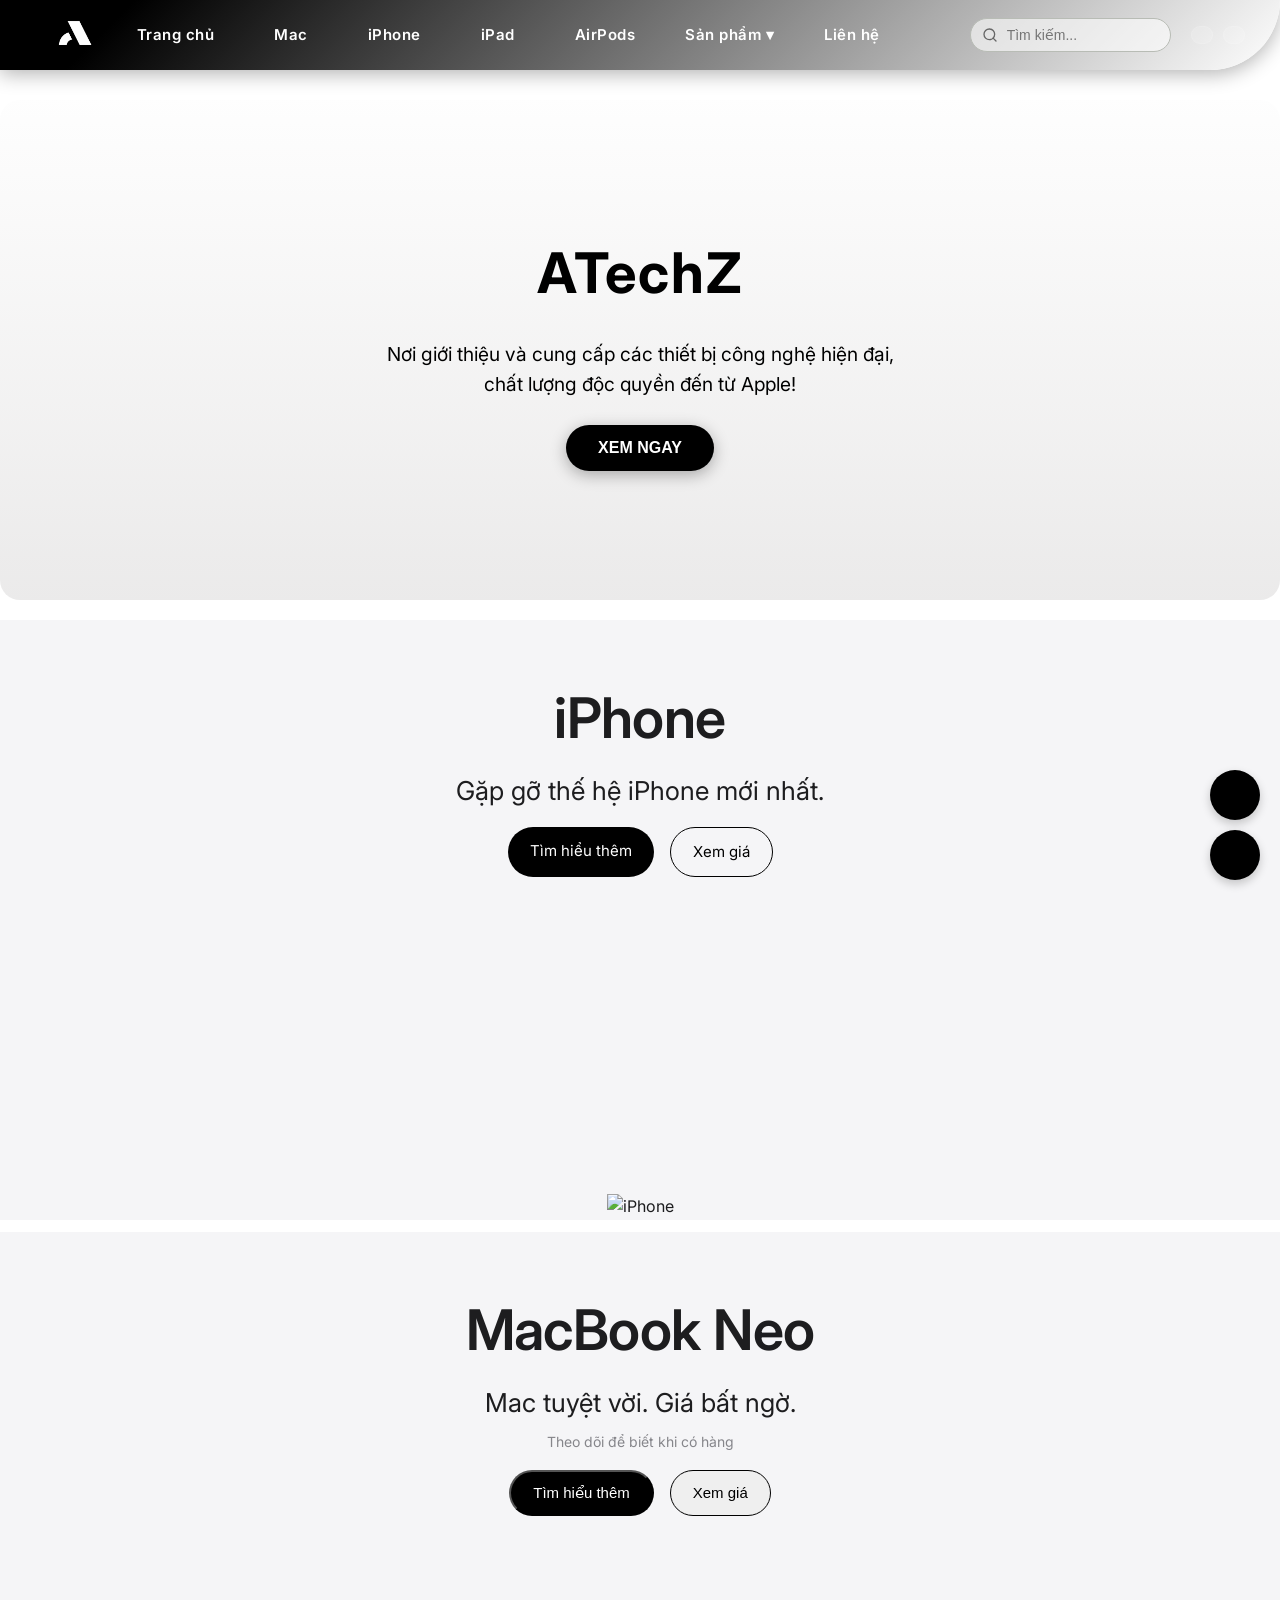
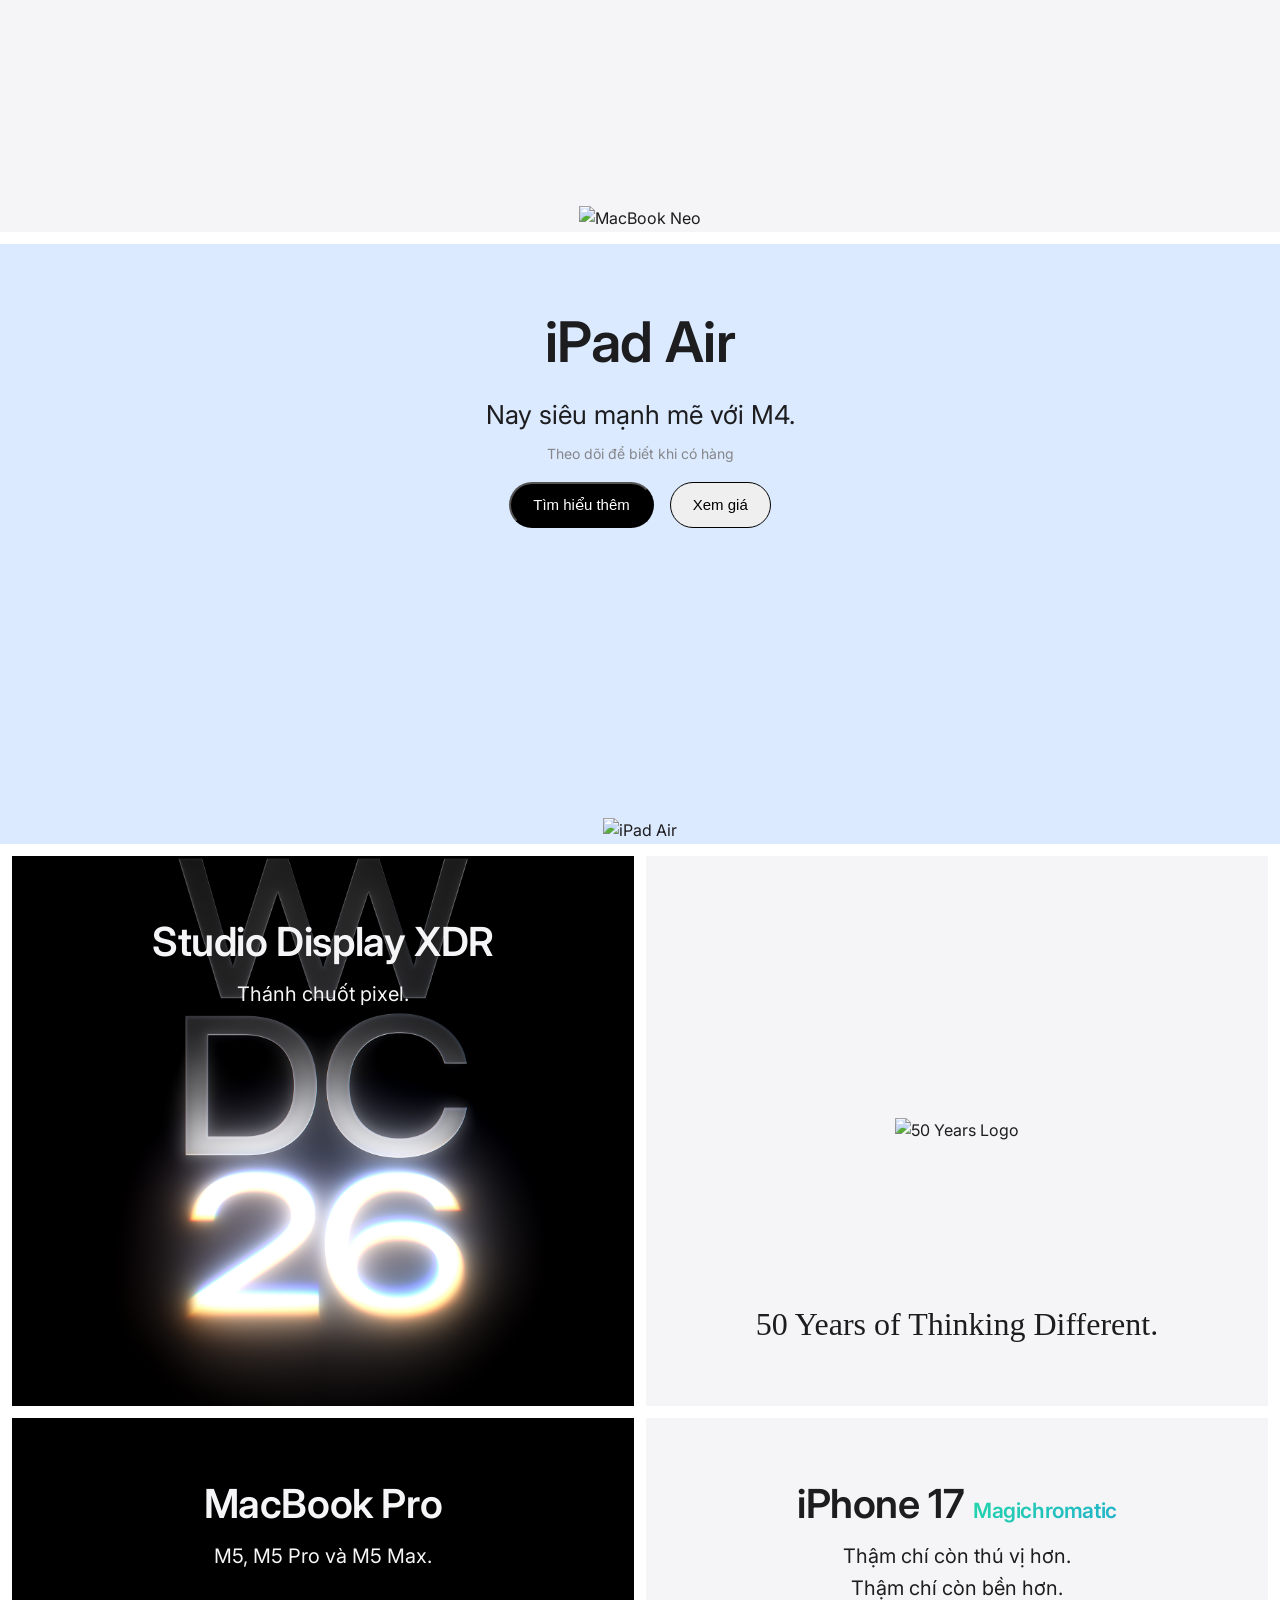
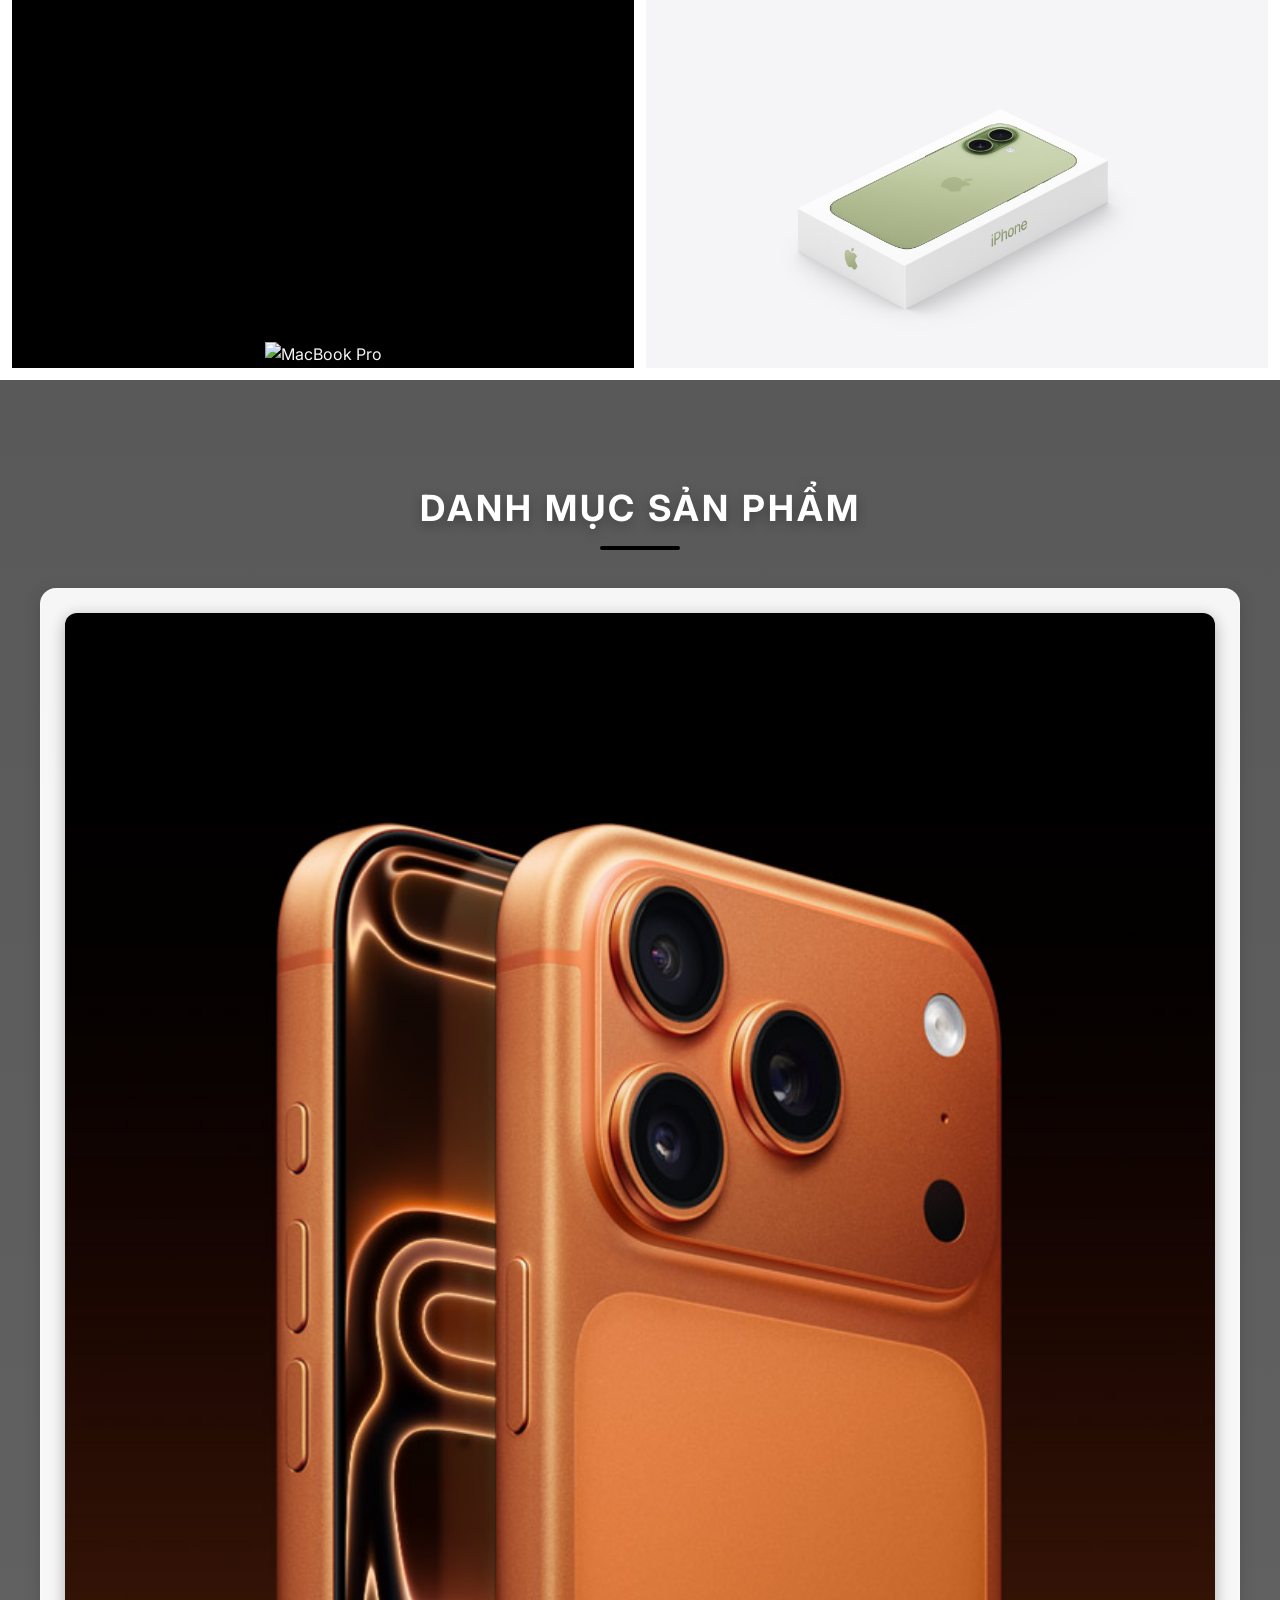
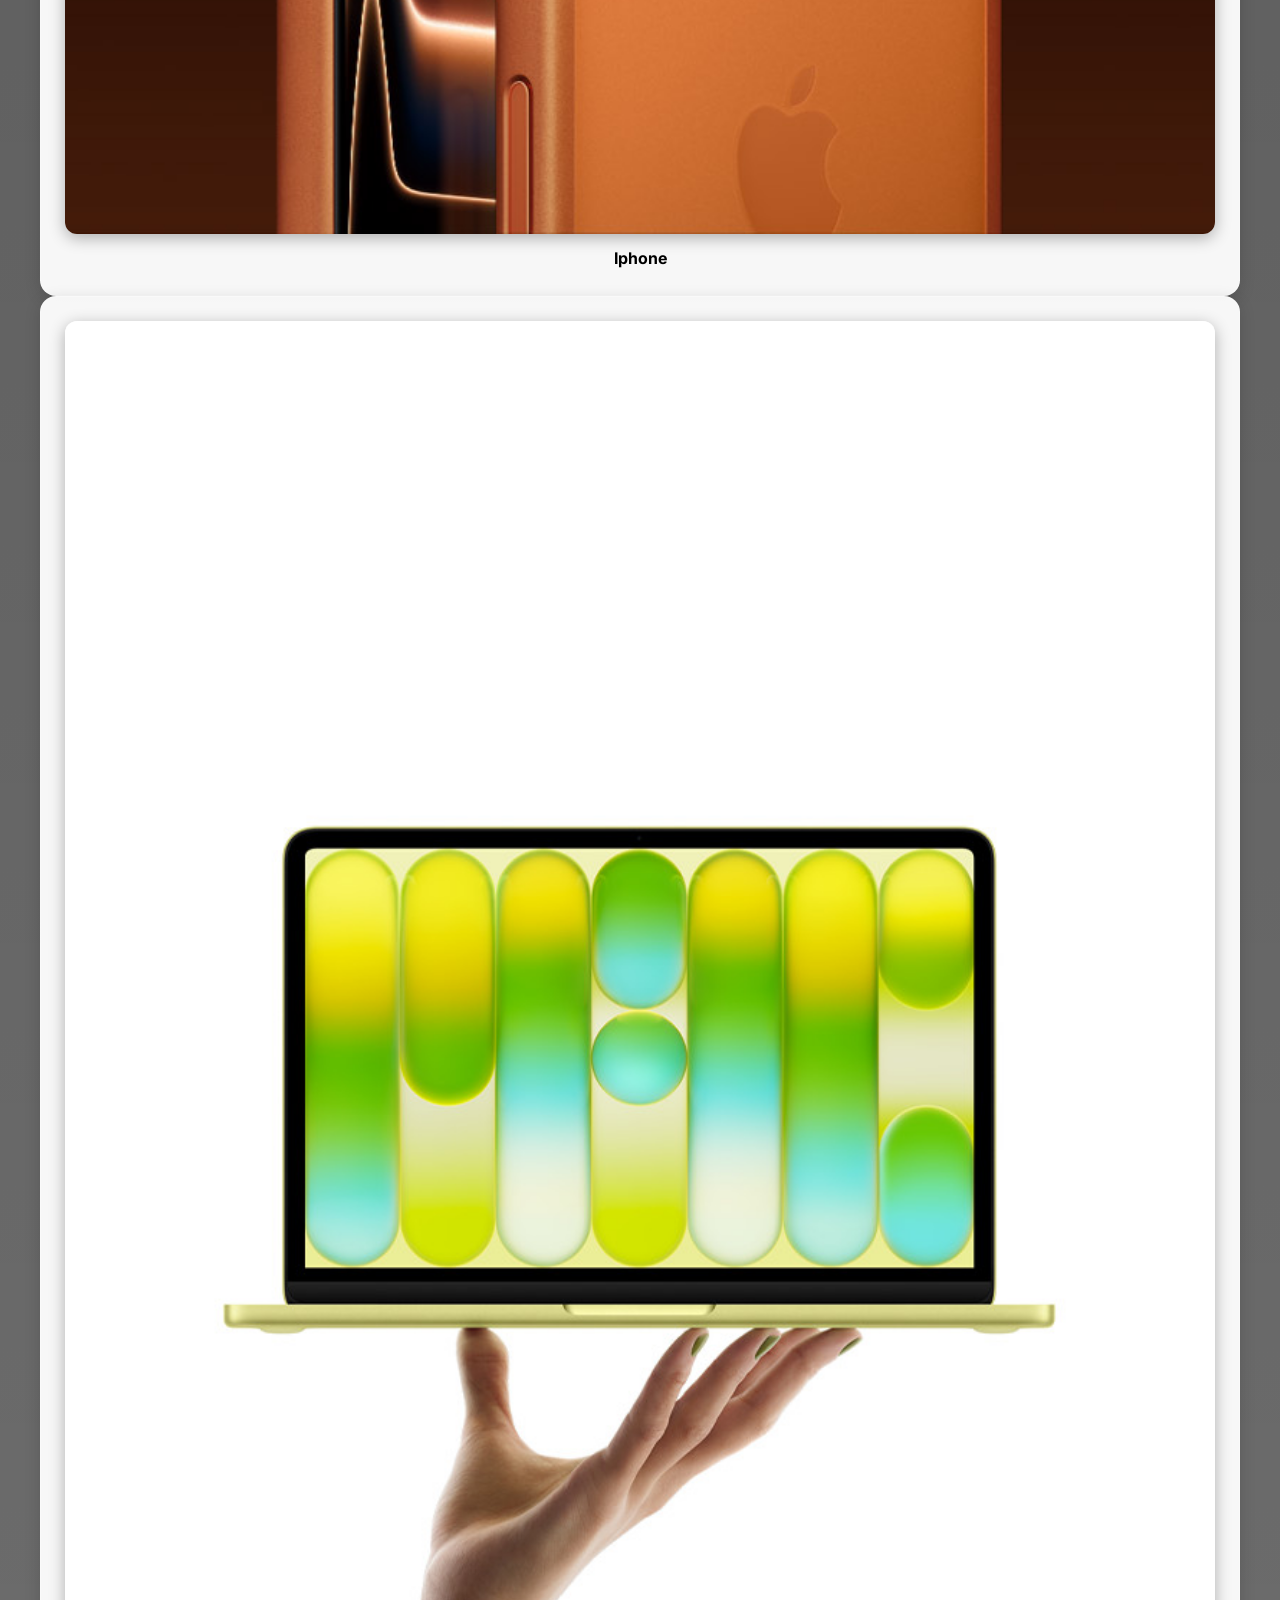
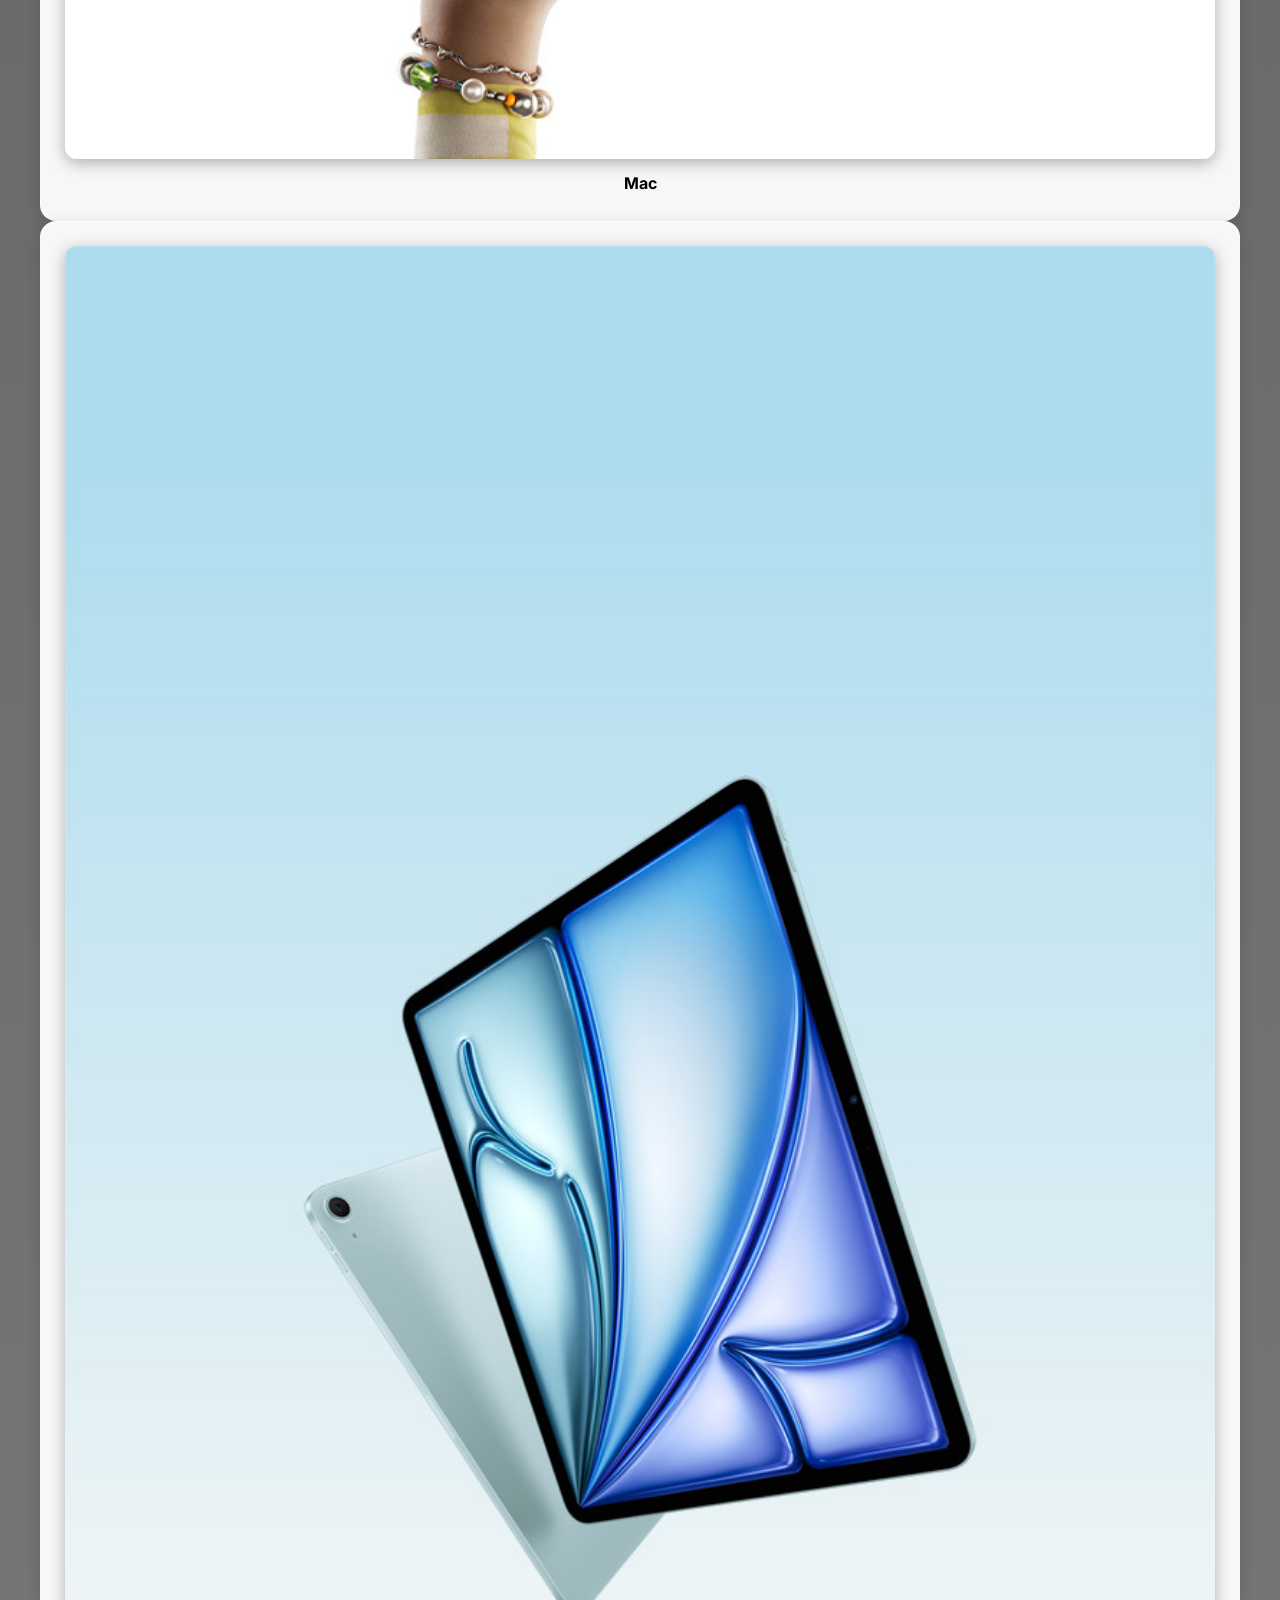
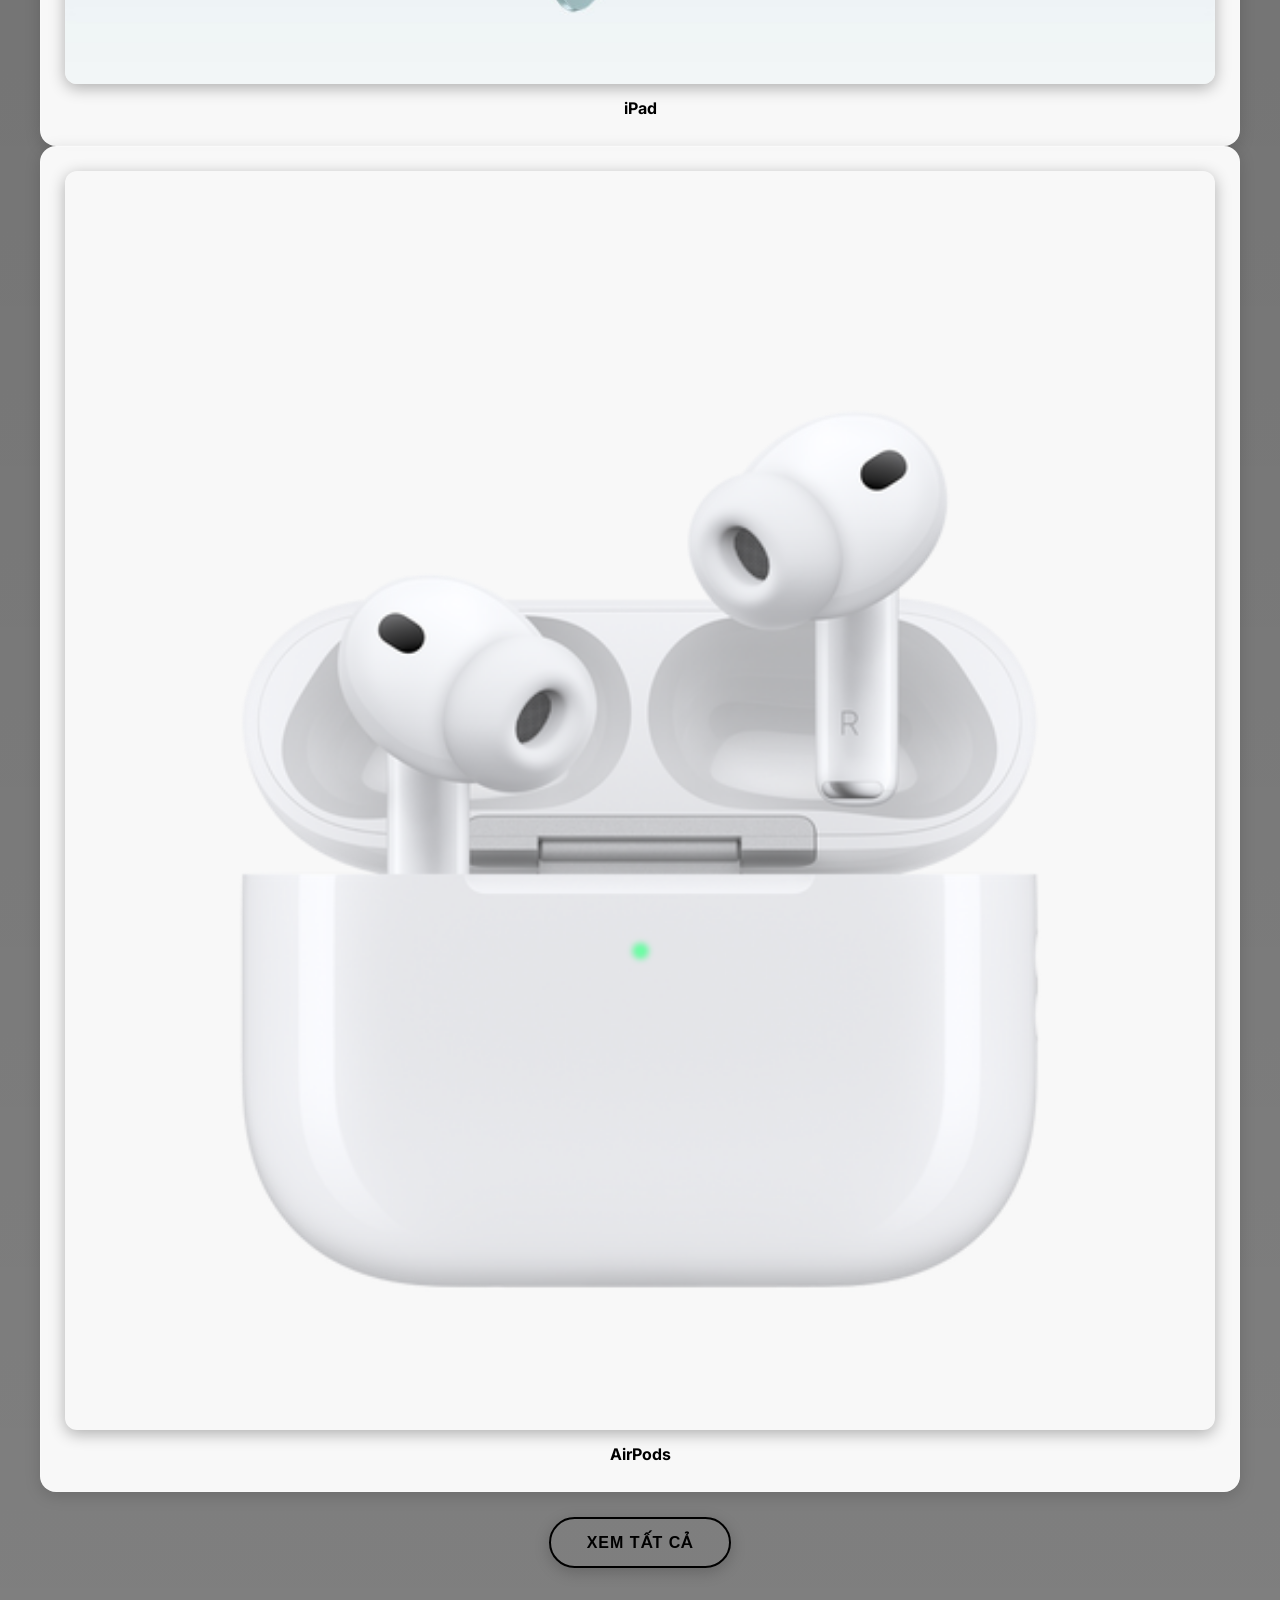
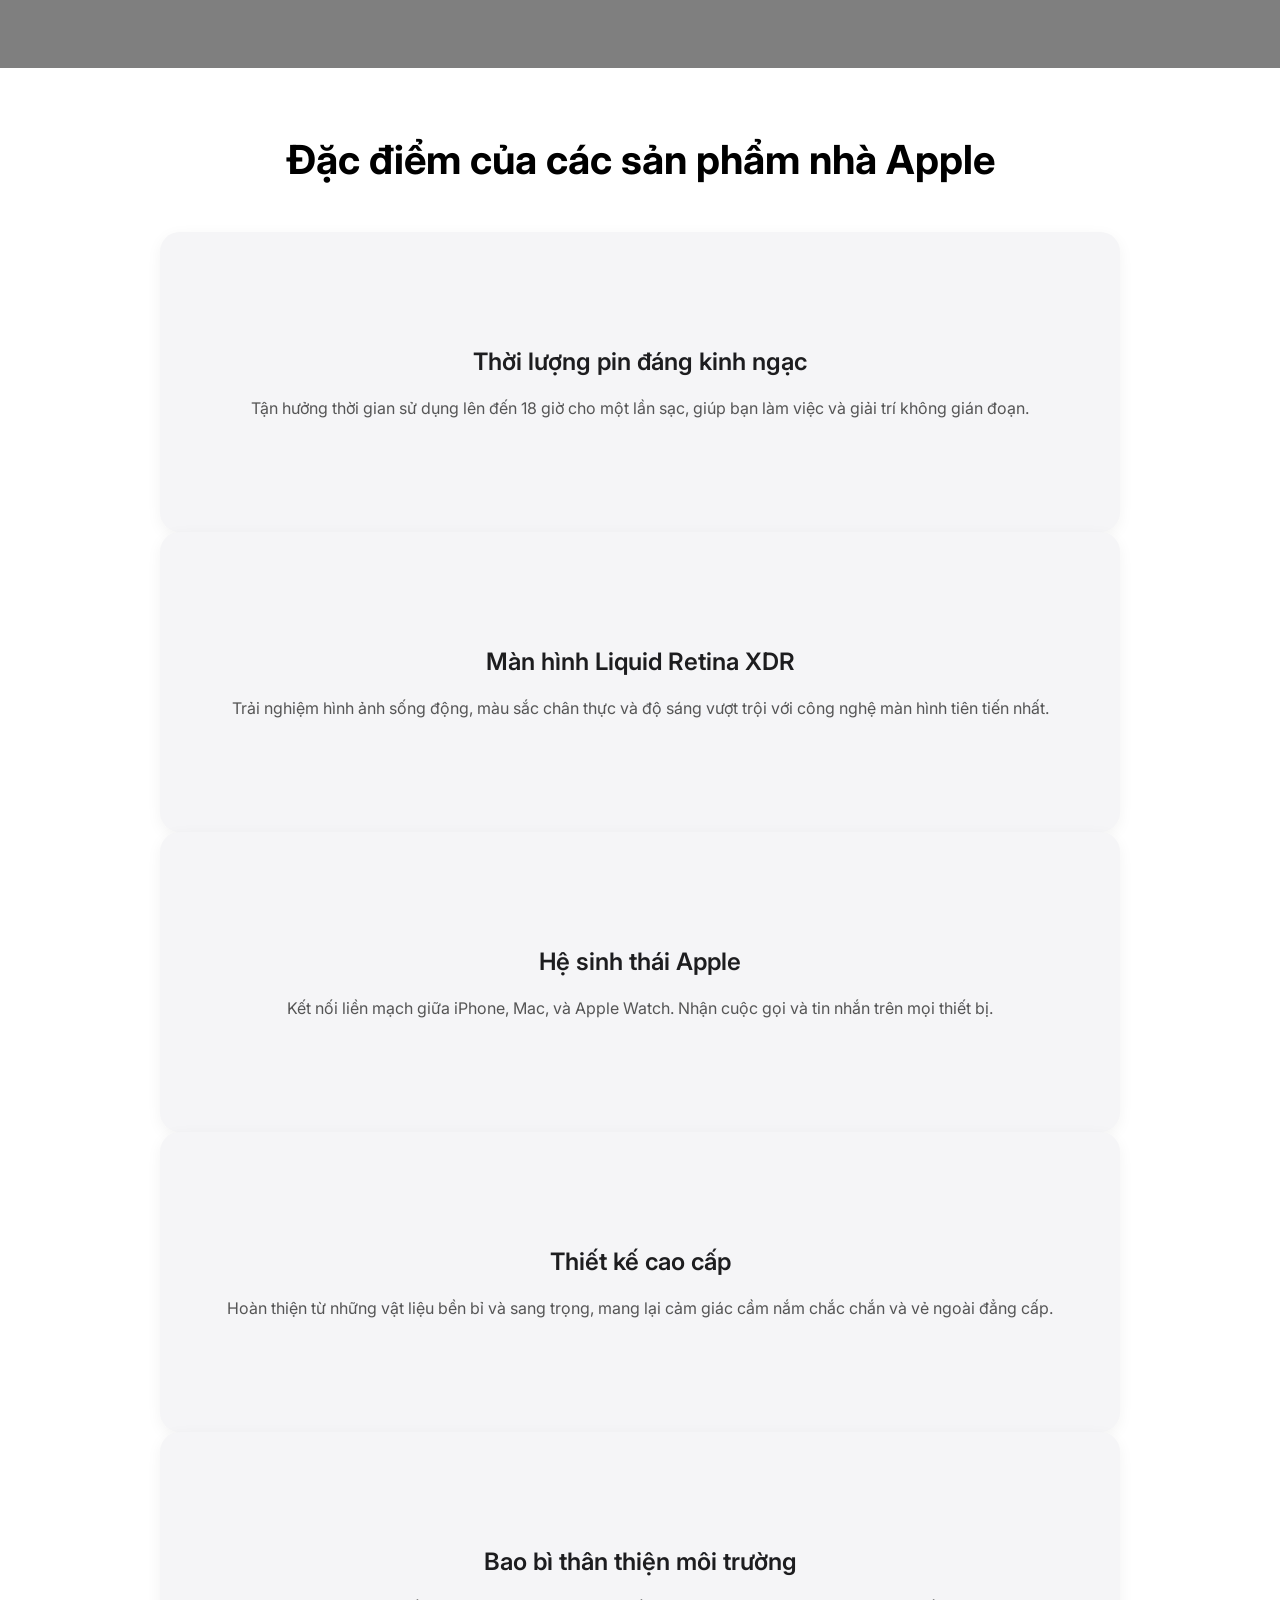
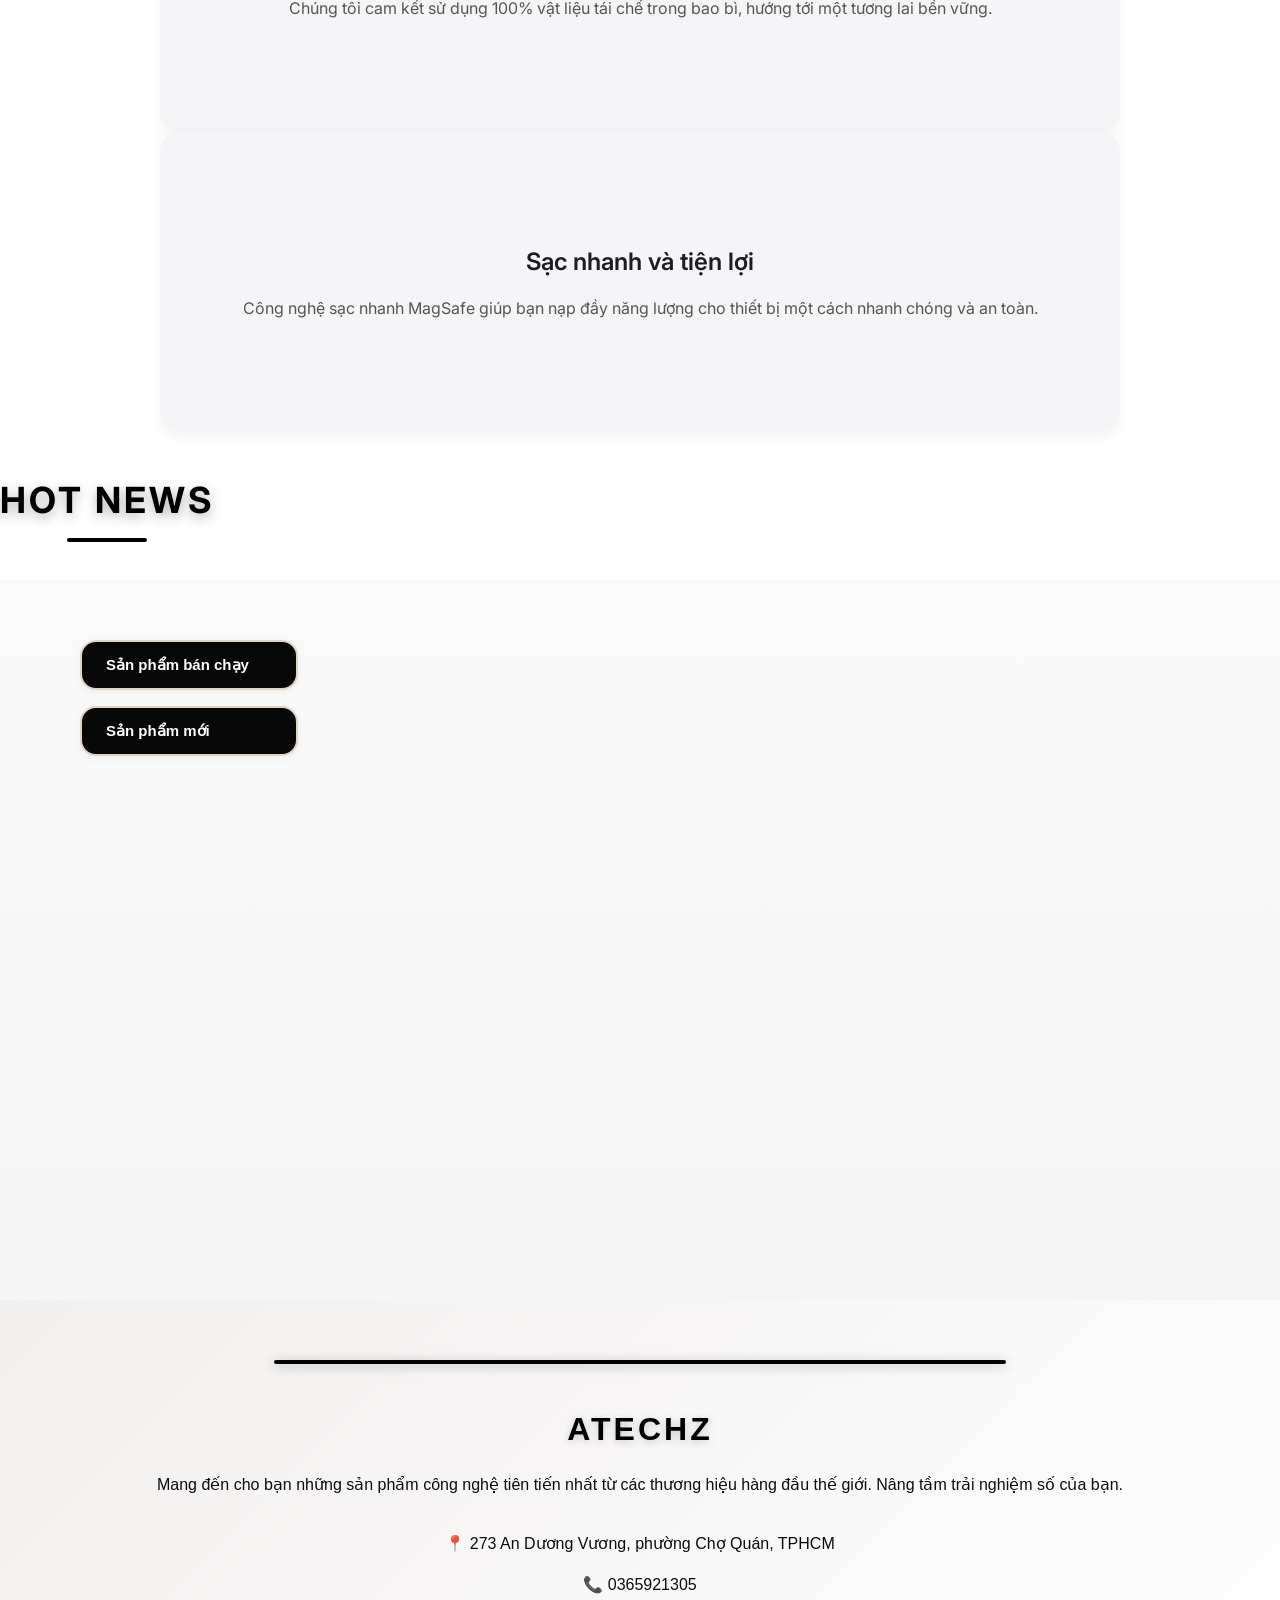
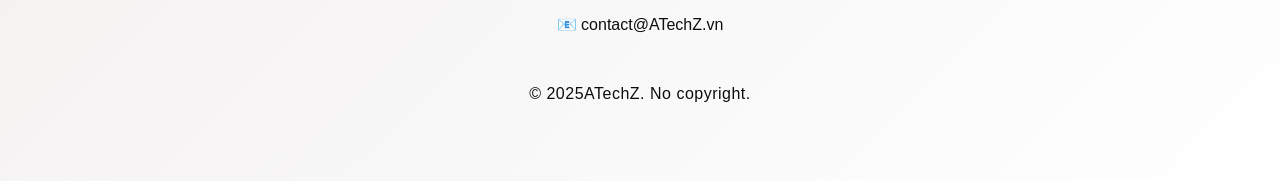
==== commit 9ef2c7e0: "Cập nhật code mới" ====
--- a/user/index.html
+++ b/user/index.html
@@ -145,8 +145,7 @@
         <div class="cta-links">
           <a href="#" class="btn btn-primary" onclick="LoadPage(pageiphone); return false;">Tìm hiểu thêm</a>
           <a href="#" class="btn btn-outline"
-            onclick="LoadPage(pageproducts); setTimeout(() => { setActiveCategoryTab('Điện thoại'); document.getElementById('productSearch').value = 'iPhone'; searchProducts(); }, 100); return false;">Mua
-            sắm iPhone</a>
+            onclick="LoadPage(pageproducts); setTimeout(() => { setActiveCategoryTab('Điện thoại'); document.getElementById('productSearch').value = 'iPhone'; searchProducts(); }, 100); return false;">Xem giá</a>
         </div>
       </div>
       <div class="image-wrapper bottom-center">
@@ -154,7 +153,7 @@
       </div>
     </section>
 
-    <section class="hero-section light-bg">
+    <section class="hero-section light-bg"> 
       <div class="content-wrapper">
         <h1 class="headline">MacBook Neo</h1>
         <h2 class="subhead">Mac tuyệt vời. Giá bất ngờ.</h2>
@@ -596,7 +595,7 @@
           <div class="magic-card">
             <img src="../img/danhsachspdientu/Iphone/photographic_styles__e7i543isan42_large_2x.jpg" alt="Lock Screen"
               class="magic-img">
-            <p class="magic-text"><strong>Phong Cách Nhiếp Ảnh thế hệ mới nhất.</strong> Chọn từ các phong cách cài đặt
+            <p class="magic-text"><strong>Phong cách nhiếp ảnh thế hệ mới nhất.</strong> Chọn từ các phong cách cài đặt
               sẵn khác nhau, bao gồm tùy chọn Sáng mới, để tùy chỉnh tông, màu sắc và diện mạo của ảnh chụp.
               Chụp ảnh thiếu sáng và chế độ Ban Đêm. Với cảm biến lớn và khẩu độ nhanh, hệ thống camera Fusion tiên tiến
               trên iPhone Air giúp bạn chụp được nhiều chi tiết hơn và làm ảnh sáng hơn, kể cả khi trời tối. Video Pro.
